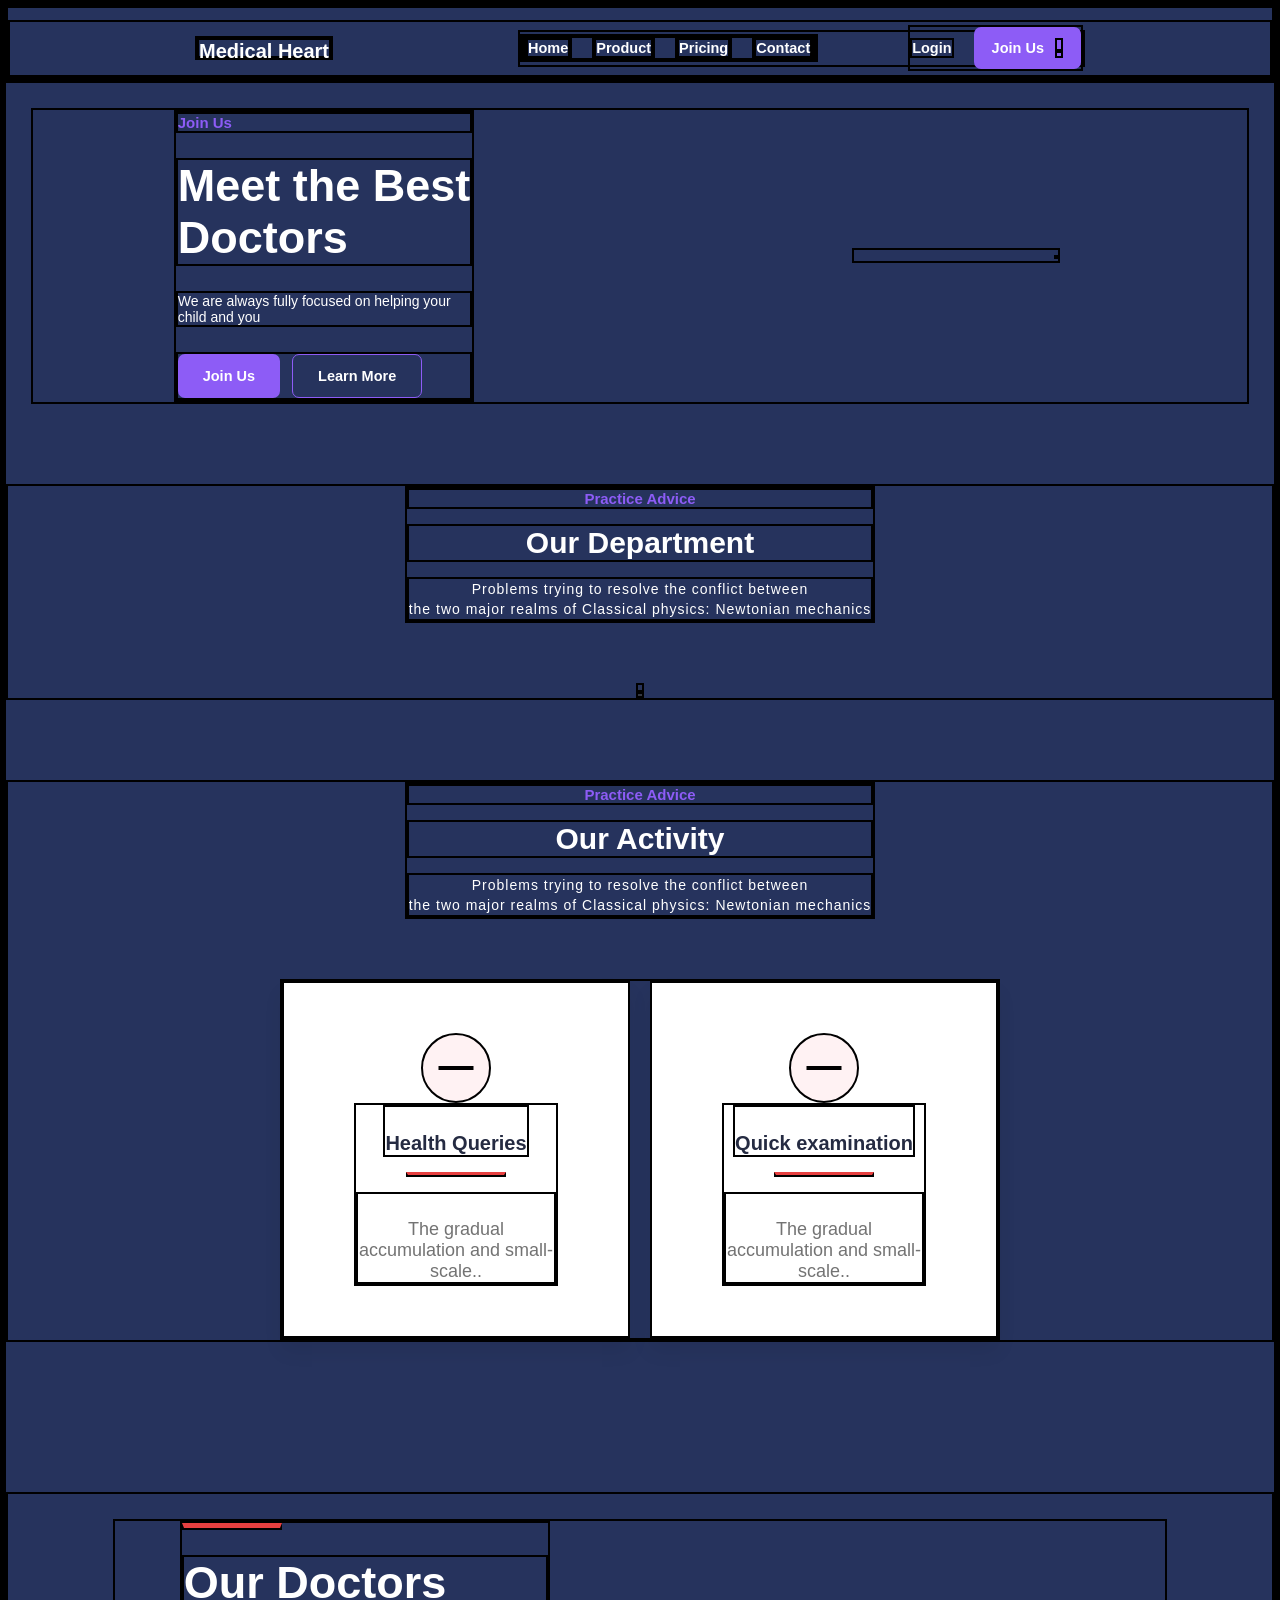
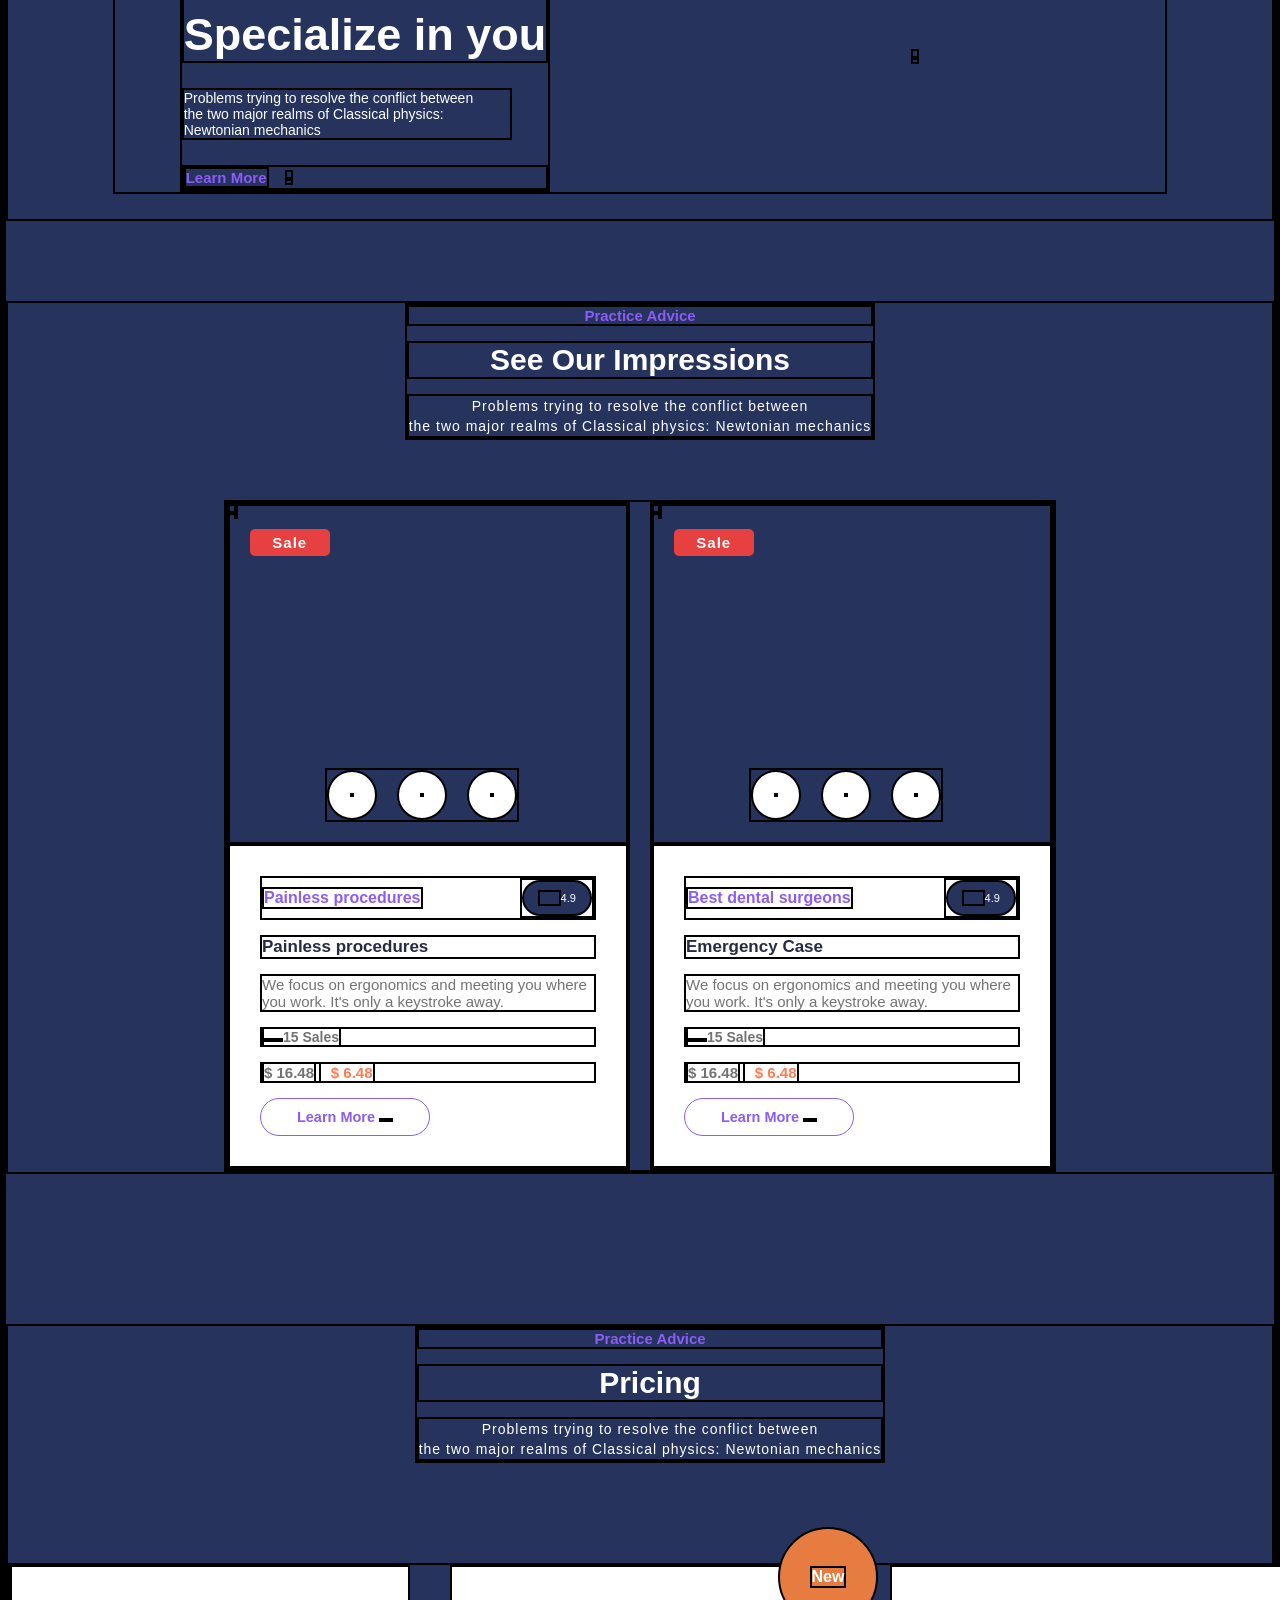
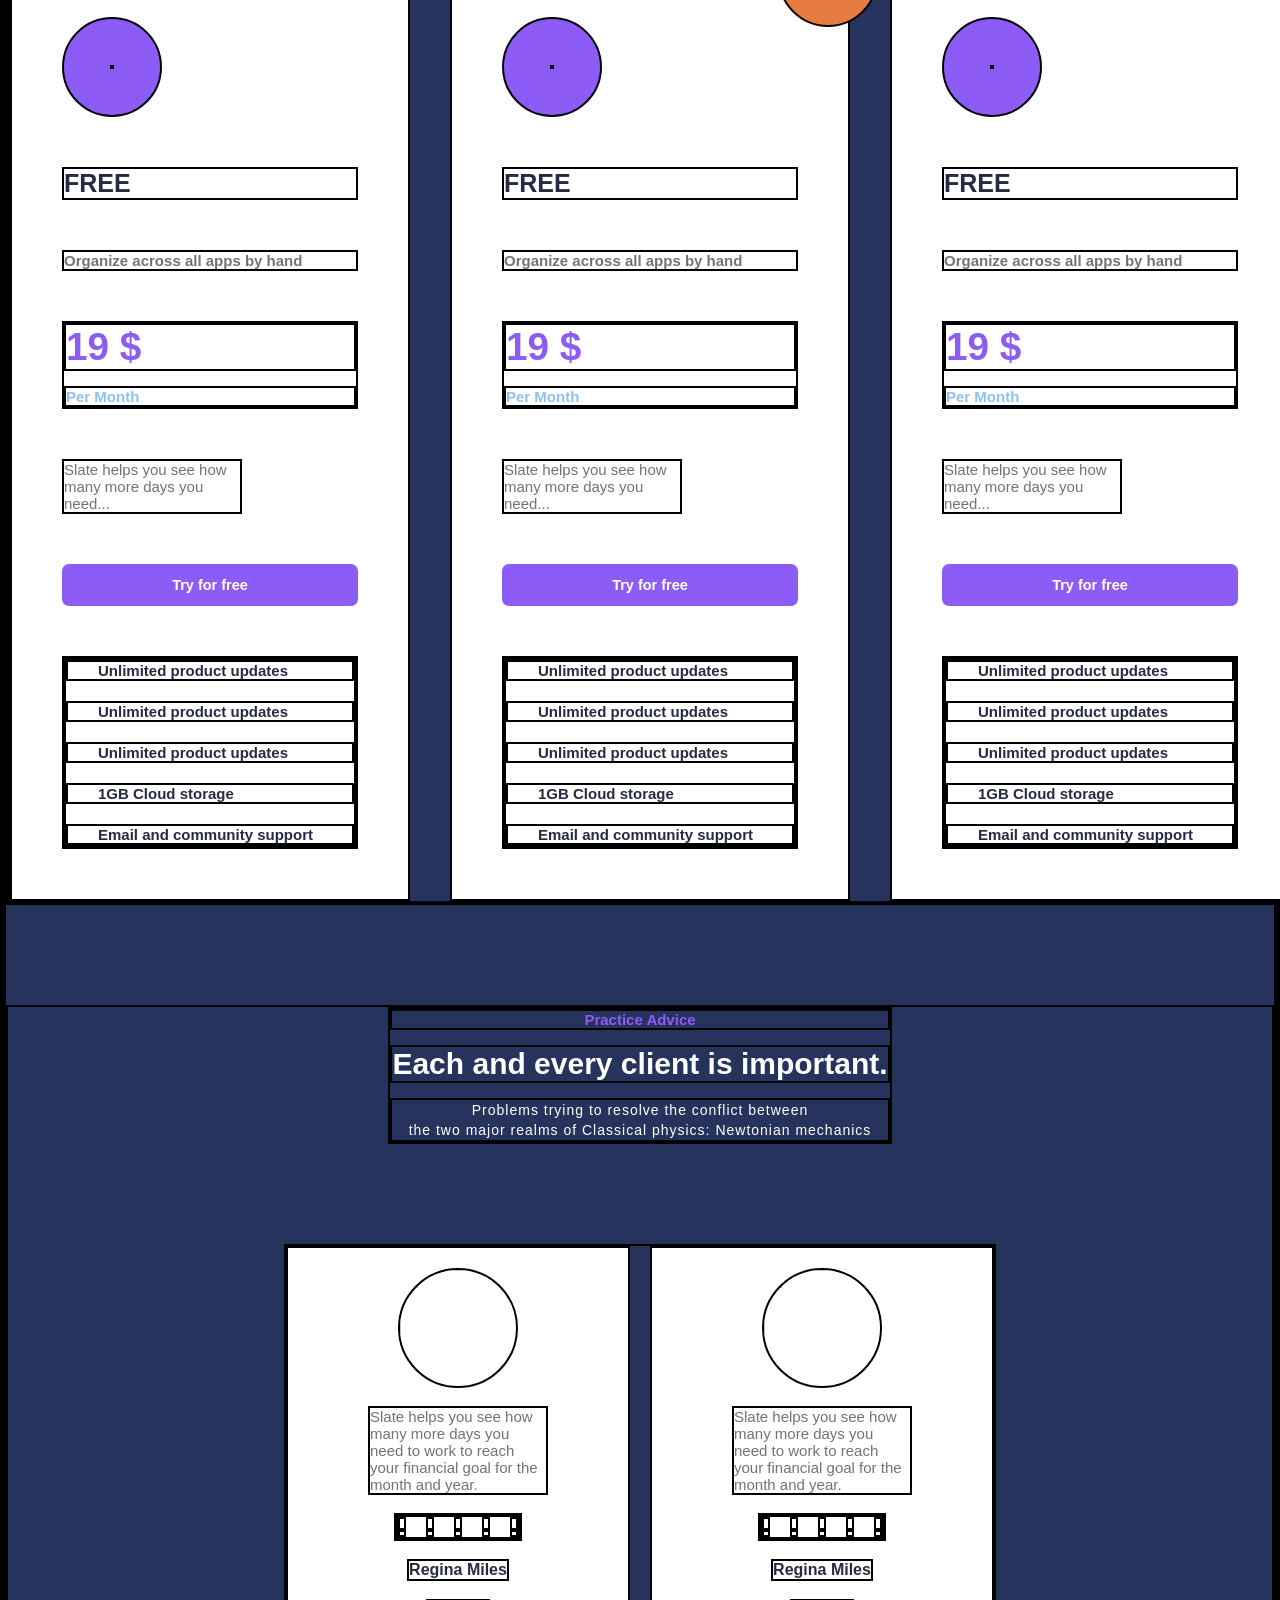
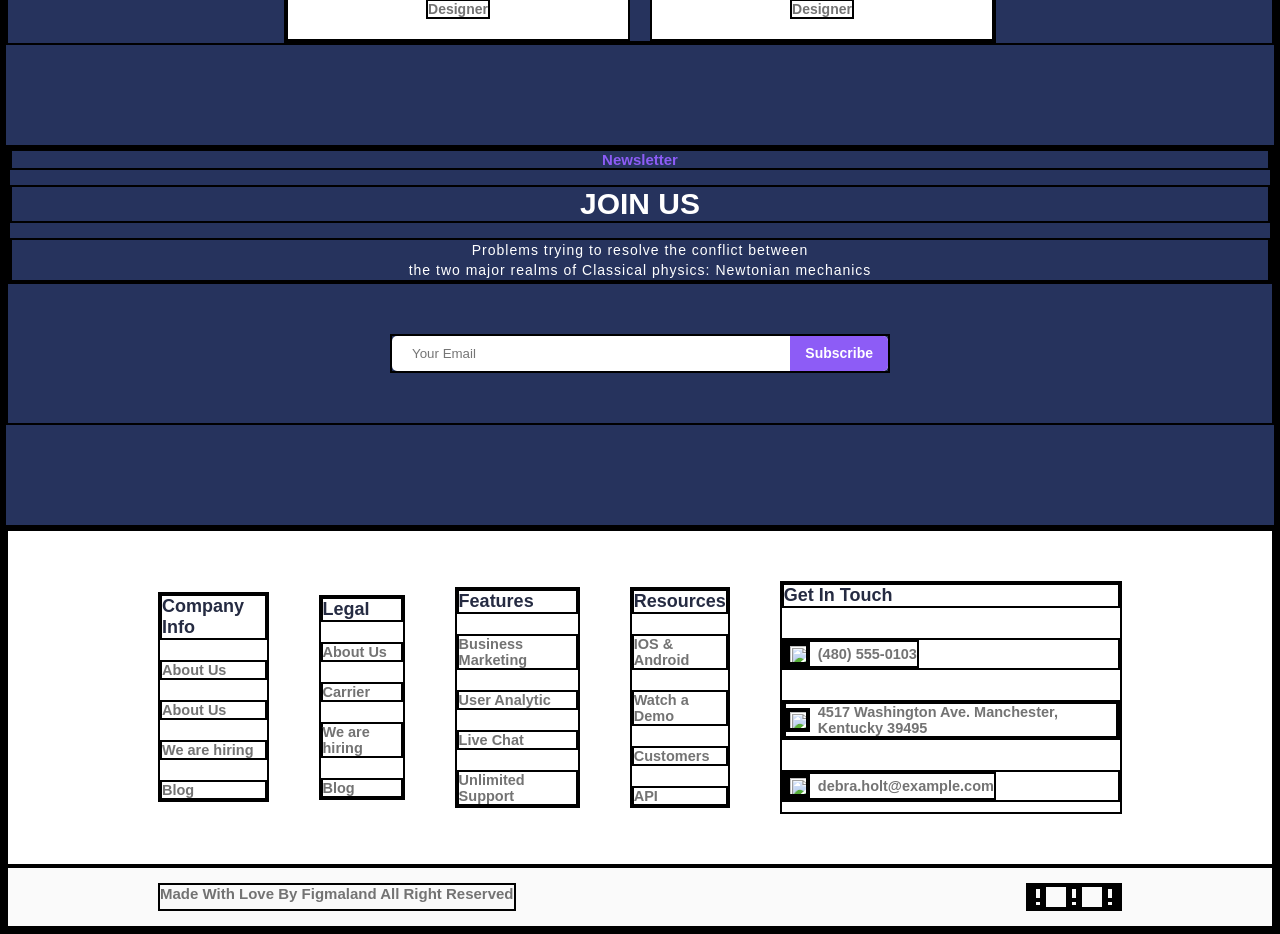
==== project/index.html @ 6863c1b8 "remove commit" ====
<!DOCTYPE html>
<html lang="en">
<head>
    <meta charset="UTF-8">
    <meta name="viewport" content="width=device-width, initial-scale=1.0">
    <title>Medical Heart</title>

    <!-- cdn link -->

    <link rel="stylesheet" href="https://cdnjs.cloudflare.com/ajax/libs/font-awesome/7.0.1/css/all.min.css" integrity="sha512-2SwdPD6INVrV/lHTZbO2nodKhrnDdJK9/kg2XD1r9uGqPo1cUbujc+IYdlYdEErWNu69gVcYgdxlmVmzTWnetw==" crossorigin="anonymous" referrerpolicy="no-referrer" />

    <!-- css file -->

    <link rel="stylesheet" href="./style.css">
</head>
<body>
    
    <!-- header section start -->
    <header>
    

            <!-- Navbar start here -->
            <nav>
                <div class="navbar">
                    <div class="navbar-logo">
                        <h3 class="navbar-item">Medical Heart</h3>
                    </div>
                    <div class="navbar-list">
                        <div class="navbar-list-items">
                            
                            <ul>
                                <li><a href="#">Home</a></li>
                                <li><a href="#">Product</a></li>
                                <li><a href="#">Pricing</a></li>
                                <li><a href="#">Contact</a></li>
                    </ul>
                </div>
                <div class="navbar-list-buttons">
                    <a href="#" class="login_button">Login</a>
                    <button class="join_button">Join Us <span class="span_image"><img src="/image/vector.svg" alt=""></span></button>
                </div>
            </div>
        </div>
    </nav>

    <!-- Navbar ends here -->
</header>
<!-- header section ends -->

<!-- main section  start-->
 <main>
    <!-- hero section -->
    <section class="hero-section">
        <div class="hero-content">
            
                <h5>Join Us</h5>
                <p>Meet the Best <br> Doctors</p>
                <p>We are always fully focused on helping your <br>
child and you </p>
            
            <div class="hero-buttons">
                <button class="join_buttons">Join Us</button>
                <a href="#" class="learn_more_button">Learn More</a>
            </div>
        </div>
        <div class="hero-image">
            <img src="/image/female_doctor.svg" class="hero_female_img" alt="">
        </div>
    </section>

    <!-- hero section ends -->

    <!-- department section start -->

    <section class="department-section">
        <div class="department-content">
            <h5>Practice Advice</h5>
            <p>Our Department</p>
            <p>Problems trying to resolve the conflict between <br> 
the two major realms of Classical physics: Newtonian mechanics </p>
        </div>
        <div class="department-image">
            <img src="/image/department_img.svg" alt="">
        </div>
    </section>

    <!-- department section end -->

    <!-- activity section start -->

      <section class="activity-section">
        <div class="activity-content">
            <h5>Practice Advice</h5>
            <p>Our Activity</p>
            <p>Problems trying to resolve the conflict between <br> 
the two major realms of Classical physics: Newtonian mechanics </p>
        </div>
        <div class="activity-cards">
            

                <div class="heart-card-details">
                    <div class="activity_logo">
                        <img src="/image/heart.svg" class="activity_heart_logo" alt="">
                    </div>
                    <div class="activity-sub-content">
                        
                        <p class="para-header">Health Queries</p>
                        <div class="activity_border"></div>
                        <p class="para-main">The gradual 
                            accumulation and 
                            small-scale..</p>
                        </div>
                        
                    </div>
                    <div class="heart-card-details">
                <div class="activity_logo">
                    <img src="/image/report.svg" class="activity_heart_logo" alt="">
                </div>
                <div class="activity-sub-content">

                    <p class="para-header">Quick examination</p>
                    <div class="activity_border"></div>
                    <p class="para-main">The gradual 
                        accumulation and 
                        small-scale..</p>
                    </div>
                    
                </div>
            
        </div>
    </section>

    <!-- activity section end -->

     <!-- our doctor section start -->
      <section class="doctor_specilize">

          <div class="doctor-section">
              <div class="hero-content">
                  
                  <div class="special_border"></div>
                  <p>Our Doctors <br>
                    Specialize in you</p>
                    <p class="doctor-para">Problems trying to resolve the conflict between 
<br> the two major realms of Classical physics: 
Newtonian mechanics  </p>

<div class="doctor-buttons">
    <a href="#" class="learn_more_doctor">Learn More </a>
    <span><img src="/image/next_arrow.svg" alt=""></span>
</div>
</div>
<div class="hero-image">
    <img src="/image/female_nurse.svg" class="doctor_female_img" alt="">
</div>
</div>
</section>

<!-- our doctor section ends -->

 <!-- service section start -->

      <section class="activity-section">
        <div class="activity-content">
            <h5>Practice Advice</h5>
            <p>See Our Impressions</p>
            <p>Problems trying to resolve the conflict between <br> 
the two major realms of Classical physics: Newtonian mechanics </p>
        </div>
        <div class="service-cards">
            <div class="ambulance_service_card">
                <div class="ambulance_image">
                    <img src="/image/ambulance_img.svg" class="amb_img" alt="">
                    <span class="service_button">
                        <button>Sale</button>
                    </span>
                     <div class="service_icons">
                       <li class="doctor_list"><i class="fa-regular fa-heart"></i></li>
                       <li class="doctor_list"><i class="fa-solid fa-cart-shopping"></i></li>
                       <li class="doctor_list"><i class="fa-solid fa-eye"></i></li>
                    </div>
                    
                        
                    
                   
                </div>
                <div class="ambulance_content">
                    <div class="ambulance_main_para">
                        <p class="painless_para">Painless procedures</p>
                        <div class="rate_content">

                            <span class="rate"><i class="fa-solid fa-star"></i>4.9</span>
                        </div>
                    </div>
                    <p class="painless_header_para">Painless procedures</p>
                    <p class="painless_main_para">We focus on ergonomics and meeting 
you where you work. It's only a 
keystroke away.</p>
                    <div class="download_sale">
                        <span><img src="/image/download.svg" alt="">15 Sales</span>
                    </div>
                    <div class="service_spans">
                        <span>$ 16.48</span>
                        <span>$ 6.48</span>
                    </div>
                    <a href="#" class="lear_more_service">Learn More <img src="/image/next_arrow.svg" alt=""></a>

                </div>
            </div>
            <div class="ambulance_service_card">
                <div class="ambulance_image">
                    <img src="/image/practical.svg" class="amb_img" alt="">
                    <span class="service_button">
                        <button>Sale</button>
                    </span>
                     <div class="service_icons">
                       <li class="doctor_list"><i class="fa-regular fa-heart"></i></li>
                       <li class="doctor_list"><i class="fa-solid fa-cart-shopping"></i></li>
                       <li class="doctor_list"><i class="fa-solid fa-eye"></i></li>
                    </div>
                    
                        
                    
                   
                </div>
                <div class="ambulance_content">
                    <div class="ambulance_main_para">
                        <p class="painless_para">Best dental surgeons</p>
                        <div class="rate_content">

                            <span class="rate"><i class="fa-solid fa-star"></i>4.9</span>
                        </div>
                    </div>
                    <p class="painless_header_para">Emergency Case</p>
                    <p class="painless_main_para">We focus on ergonomics and meeting 
you where you work. It's only a 
keystroke away.</p>
                    <div class="download_sale">
                        <span><img src="/image/download.svg" alt="">15 Sales</span>
                    </div>
                    <div class="service_spans">
                        <span>$ 16.48</span>
                        <span>$ 6.48</span>
                    </div>
                    <a href="#" class="lear_more_service">Learn More <img src="/image/next_arrow.svg" alt=""></a>

                </div>
            </div>
        </div>
    </section>

    <!-- service section end -->

    <!-- Pricing section start -->

    <section class="pricing_section">

        <div class="activity-content">
            <h5>Practice Advice</h5>
            <p>Pricing</p>
            <p>Problems trying to resolve the conflict between <br> 
the two major realms of Classical physics: Newtonian mechanics </p>
        </div>

        <div class="pricing_cards">
            <div class="pricing_first_cards">
                <div class="circle_pricing">
                    <img src="/image/white_heart.svg" alt="">
                </div>
                <h3 class="pricing_header">FREE</h3>
                <h6 class="pricing_main_header">Organize across all apps by 
hand</h6>
                <div class="pricing_span">
                    <h2 class="dollar_header">19 $</h2>
                    <h6>Per Month</h6>
                </div>
                <p class="pricing_main_para">Slate helps you see how 
many more days you need...</p>
                <button class="free_button">Try for free</button>

                <div>
                    <ul class="pricing_list">
                        <li>Unlimited product updates</li>
                        <li>Unlimited product updates</li>
                        <li>Unlimited product updates</li>
                        <li>1GB  Cloud storage</li>
                        <li>Email and community support</li>
                    </ul>
                </div>

            </div>
             <div class="pricing_first_cards">
                
                <div class="circle_pricing">
                    <img src="/image/white_heart.svg" alt="">
                </div>
                <h3 class="pricing_header">FREE</h3>
                <h6 class="pricing_main_header">Organize across all apps by 
hand</h6>
                <div class="pricing_span">
                    <h2 class="dollar_header">19 $</h2>
                    <h6>Per Month</h6>
                </div>
                <p class="pricing_main_para">Slate helps you see how 
many more days you need...</p>
                <button class="free_button">Try for free</button>

                <div>
                    <ul class="pricing_list">
                        <li>Unlimited product updates</li>
                        <li>Unlimited product updates</li>
                        <li>Unlimited product updates</li>
                        <li>1GB  Cloud storage</li>
                        <li>Email and community support</li>
                    </ul>
                </div>
                <span class="pricing_free_circle">
                    <h1>New</h1>
                </span>

            </div>
             <div class="pricing_first_cards">
                <div class="circle_pricing">
                    <img src="/image/white_heart.svg" alt="">
                </div>
                <h3 class="pricing_header">FREE</h3>
                <h6 class="pricing_main_header">Organize across all apps by 
hand</h6>
                <div class="pricing_span">
                    <h2 class="dollar_header">19 $</h2>
                    <h6>Per Month</h6>
                </div>
                <p class="pricing_main_para">Slate helps you see how 
many more days you need...</p>
                <button class="free_button">Try for free</button>

                <div>
                    <ul class="pricing_list">
                        <li>Unlimited product updates</li>
                        <li>Unlimited product updates</li>
                        <li>Unlimited product updates</li>
                        <li>1GB  Cloud storage</li>
                        <li>Email and community support</li>
                    </ul>
                </div>

            </div>
        </div>

    </section>
    
    <!-- Pricing section end -->

    <!-- client section start -->


    <section class="client_section">
        <div class="activity-content">
            <h5>Practice Advice</h5>
            <p>Each and every client is important.</p>
            <p>Problems trying to resolve the conflict between <br> 
the two major realms of Classical physics: Newtonian mechanics </p>
        </div>

        <div class="client_cards">
            <div class="client_first_card">
               
                    <img src="/image/testimonial_female.svg" class="female_client_img"   alt="">
               
                    <p class="pricing_main_para">Slate helps you see  how many more days 
you need to work to 
reach your financial 
goal for the month 
and year.</p>
                        <div>

                            <ul>
                                <li><img src="/image/yellow_vector.svg" alt=""></li>
                            <li><img src="/image/yellow_vector.svg" alt=""></li>
                            <li><img src="/image/yellow_vector.svg" alt=""></li>
                            <li><img src="/image/yellow_vector.svg" alt=""></li>
                            <li><img src="/image/yellow_black_vector.svg" alt=""></li>
                        </ul>
                    </div>
                    <p class="client_header_para">Regina Miles</p>
                    <p class="client_main_para">Designer</p>

                    </div>
             <div class="client_first_card">
               
                    <img src="/image/testimonial_male.svg" class="female_client_img"   alt="">
               
                    <p class="pricing_main_para">Slate helps you see  how many more days 
you need to work to 
reach your financial 
goal for the month 
and year.</p>
                        <div>

                            <ul>
                                <li><img src="/image/yellow_vector.svg" alt=""></li>
                            <li><img src="/image/yellow_vector.svg" alt=""></li>
                            <li><img src="/image/yellow_vector.svg" alt=""></li>
                            <li><img src="/image/yellow_vector.svg" alt=""></li>
                            <li><img src="/image/yellow_black_vector.svg" alt=""></li>
                        </ul>
                    </div>
                    <p class="client_header_para">Regina Miles</p>
                    <p class="client_main_para">Designer</p>

                    </div>
                </div>
            </section>
            

    <!-- client section end -->

    <!-- join us section start -->

    <section class="contact_section">
        <div class="activity-content">
            <h5>Newsletter</h5>
            <p>JOIN US</p>
            <p>Problems trying to resolve the conflict between <br> 
the two major realms of Classical physics: Newtonian mechanics </p>
        </div>
        <div class="contact_input">
            <input type="email" name="email" id="email" placeholder="Your Email">
            <button class="contact_button">Subscribe</button>
        </div>
    </section>

    <!-- join us section end -->

</main>
<!-- footer start -->
 <footer>
    <div class="footer_section footer_main_section">
      
            <ul>
                <li class="main_footer_list">Company Info</li>
                <li>About Us</li>
                <li>About Us</li>
                <li>We are hiring</li>
                <li>Blog</li>
            </ul>
            
            <ul>
                <li class="main_footer_list">Legal</li>
                <li>About Us</li>
                <li>Carrier</li>
                <li>We are hiring</li>
                <li>Blog</li>
            </ul>
            
            <ul>
                <li class="main_footer_list">Features</li>
                <li>Business Marketing</li>
                <li>User Analytic</li>
                <li>Live Chat</li>
                <li>Unlimited Support</li>
            </ul>
       
            <ul>
                <li class="main_footer_list">Resources</li>
                <li>IOS & Android</li>
                <li>Watch a Demo</li>
                <li>Customers</li>
                <li>API</li>
            </ul>
            
           <ul class="icon_list">
  <li class="main_footer_list">Get In Touch</li>

  <li>
    <a href="#">
      <span><img src="/image/phone.svg" alt=""></span>
      (480) 555-0103
    </a>
  </li>

  <li>
    <a href="#">
      <span><img src="/image/location.svg" alt=""></span>
      4517 Washington Ave. Manchester, Kentucky 39495
    </a>
  </li>

  <li>
    <a href="#">
      <span><img src="/image/email.svg" alt=""></span>
      debra.holt@example.com
    </a>
  </li>
</ul>

                
            </div>
        </div>

        <div class="footer_copy">
            <p class="footer_main_para">Made With Love By Figmaland All Right Reserved </p>
            <div>
                <ul>
                    <li>
                        <a href="#">
                            <span><img src="/image/facebook.svg" alt=""></span>
                        </a>
                    </li>
                    <li>
                        <a href="#">
                            <span><img src="/image/instagram.svg" alt=""></span>
                        </a>
                    </li>
                    <li>
                        <a href="#">
                            <span><img src="/image/twitter.svg" alt=""></span>
                        </a>
                    </li>
                </ul>
            </div>
        </div>

 </footer>

</body>
</html>
---- project/style.css ----
@font-face {
    font-family: "monostret";
    src: url("./Montserrat/Montserrat-VariableFont_wght.ttf");
}

* {
    padding: 0;
    margin: 0;
    box-sizing: border-box;
    font-family: "monostret", sans-serif;
    color: var(--light-text-color);
    border: .2rem solid black;

}

:root {
    --dark-background-color: #26335D;
    --light-text-color: #FFFFFF;
    --primary-color: #8D5CF6;
    --faded-secondary-color-2: #FFF2F3;
    --text-color: #252B42;
    --danger-color:#E74040;
    --second-text-color:#737373;
    --yellow-text-color:#FFCE31;
    --dark-bg-color:#26335D;
    --secondary-color-1:#FF7B52;
    --disabled-element-color:#8EC2F2;
    --alert-color:#E77C40;
    --main-footer-color:#FAFAFA;
}

html {
    font-size: 62.5%;
}

body {
    background-color: var(--dark-background-color);
}

/* Basic style */
h3 {
    font-weight: 700;
    font-size: 2rem;

}

h5 {
    color: var(--primary-color);
    font-size: 1.5rem;
}

ul {
    list-style-type: none;
    display: flex;
    gap: 2rem;
}

li {
    font-size: 1.45rem;
    font-weight: 700;
}

a {

    text-decoration: none;
    font-size: 1.45rem;
    font-weight: 700;
}

button {

    font-size: 1.45rem;
    font-weight: 700;
}

/* Navbar section start */

.navbar {
    width: 100%;
    height: 5.69rem;
    display: flex;
    align-items: center;
    justify-content: space-evenly;
    margin-top: 1.2rem;
}

.navbar-item {
    width: 100%;
    height: 2rem;
}

.navbar-list {
    width: 45%;
    height: 3.63rem;
    display: flex;
    justify-content: space-between;
    align-items: center;
}

.navbar-list-buttons {
    display: flex;
    align-items: center;
    gap: 2rem;
}

.join_button {
    background-color: var(--primary-color);
    padding: 1.3rem 1.8rem;
    border-radius: .7rem;
    border: none;
}

.span_image {
    margin-left: .7rem;
}

/* navbar end */


/* Hero section start */

.hero-section {
    display: grid;
    grid-template-columns: repeat(2, 1fr);
    place-items: center;
    margin: 2.5rem;
    gap: 5rem;
}

.hero-content {
    display: flex;
    flex-direction: column;
    gap: 2.5rem;
}

.hero-content p:nth-of-type(1) {
    font-size: 4.5rem;
    font-weight: 700;
}

.hero-content p:nth-of-type(2) {
    font-size: 1.4rem;
    font-weight: 500;
   
}

.hero_female_img {
    width: 45rem;
    margin-left: 20rem;

}

.hero-buttons {
    display: flex;
    gap: 1.2rem;
}

.join_buttons {
    background-color: var(--primary-color);
    padding: 1.3rem 2.5rem;
    border-radius: .7rem;
    border: none;
}

.learn_more_button {
    border: 1px solid var(--primary-color);
    padding: 1.3rem 2.5rem;
    border-radius: .7rem;
    outline: none;
}

/* Hero section end */

/* Department section start */

.department-section {
    display: grid;
    grid-template-rows: auto auto;
    place-items: center;

    gap: 6rem;
    margin-top: 8rem;
    margin-bottom: 8rem;

}

.department-content {
    text-align: center;
    display: flex;
    flex-direction: column;
    gap: 1.5rem;
}

.department-content p:nth-of-type(1) {
    font-size: 3rem;
    font-weight: 700;
}

.department-content p:nth-of-type(2) {
   font-size: 1.4rem;
    font-weight: 500;
   
    letter-spacing: .1rem;
    line-height: 2rem;
}

.department-image {
    background: linear-gradient(180deg, rgba(0, 0, 0, 0) 14.58%, rgba(56, 56, 56, 0.84) 100%);

}


/* Department section ends */

/* activity section start */

.activity-section {
    display: grid;
    grid-template-rows: auto auto;
    place-items: center;

    gap: 6rem;
    margin-top: 8rem;
    margin-bottom: 15rem;

}

.activity-content {
    text-align: center;
    display: flex;
    flex-direction: column;
    gap: 1.5rem;
}

.activity-content p:nth-of-type(1) {
    font-size: 3rem;
    font-weight: 700;
   
}

.activity-content p:nth-of-type(2) {
    font-size: 1.4rem;
    font-weight: 500;
   
    letter-spacing: .1rem;
    line-height: 2rem;
}

.activity-cards {
   
   
    display: grid;
    grid-template-columns: repeat(2, 1fr);
    gap: 2rem;

}

.activity_logo {
    background-color: var(--faded-secondary-color-2);
    width: 7rem;
    height: 7rem;
    border-radius: 50%;
    text-align: center;
    position: relative;
}

.activity_heart_logo {
    position: absolute;
    top: 50%;
    bottom: 50%;
    transform: translate(-50%, -50%);
    width: 3.5rem;
}

.heart-card-details {
    display: grid;
    place-items: center;
     background-color: var(--light-text-color);
    padding: 5rem 7rem;
     box-shadow: 0px 13px 19px 0px #00000012;
}
.activity_border{
   
    width: 10rem;
    
    border-top: .3rem solid var(--danger-color);
    

}
.activity-sub-content{
display: flex;
flex-direction: column;
gap: 1.5rem;
justify-content: center;
align-items: center;

}
.activity-sub-content p{
    
   padding-top: 2.5rem;
}
.para-header{
    font-size: 2rem;
    font-weight: 600;
    color: var(--text-color);
   
}
.para-main{
    width: 20rem;
    font-size: 1.8rem;
    color:var(--second-text-color) ;
    text-align: center;
    
    
}

/* activity section end */

/*  our doctor section start */
.doctor_specilize{
    width: 100%;
   display: flex;
   justify-content: center;
}
.doctor-section{

    display: grid;
    grid-template-columns: repeat(2, 500px);
    place-items: center;
    margin: 2.5rem;
    gap: 5rem;
  
}
.special_border{
    width: 10rem;
    
        border-top: .5rem solid var(--danger-color);
}
.doctor-buttons{
    display: flex;
    align-items:center ;
    gap: 1.6rem;
}
.learn_more_doctor{
    color: var(--primary-color);
    font-size: 1.5rem;
}.doctor-para{
    width: 33rem;
}
.doctor_female_img{
    width: 45rem;
}


/*  our doctor section end */


/* service section start */
.service-cards{
    display: grid;
    grid-template-columns: repeat(2,1fr);
    gap: 2rem;
}
.ambulance_service_card{
    display: flex;
    justify-content: center;
    flex-direction: column;
    align-items: center;
    
}

.doctor_list{
    list-style-type: none;
    background-color: var(--light-text-color);
    width: 5rem;
    height: 5rem;
    border-radius: 50%;
    display: flex;
    justify-content: center;
        align-items: center;
}

.doctor_list i{
    color: var(--text-color);
    font-size: 2.5rem;

}
.service_icons{
   display: flex;
   gap: 2rem;
   justify-content: center;
   align-items: center;
   position: absolute;
    top: 78%;
    
    left: 24%;

   
   
}
.ambulance_image{
    position: relative;
    z-index: 0;
    width: 40rem;
    height: 34rem;
}
.amb_img{
    width: 100%;
   
}
.service_button button{
    width: 8rem;
    padding: .5rem;
    border-radius: .5rem;
    background-color: var(--danger-color);
    font-size: 1.5rem;
    letter-spacing: .10rem;
    position: absolute;
    top:7%;
    left: 5%;
    border: none;
    
}

.ambulance_content {
    
    background-color: var(--light-text-color);
    color: var(--text-color);
    width: 40rem;
    padding: 3rem;
    display: flex;
    flex-direction: column;
    gap: 1.5rem;
}
.ambulance_main_para{
    display: flex;
    justify-content: space-between;
    align-items: center;

}
.painless_para{
    color: var(--primary-color);
    font-size: 1.6rem;
    font-weight: 700;
}
.rate{
    background-color: var(--dark-bg-color);
    width: 7rem;
    border-radius: 5rem;
    color: var(--light-text-color);
    padding: 1rem;
    text-align: center;
    font-size: 1.1rem;
   
}
.rate i{
    color: var(--yellow-text-color);
    padding-right: 1.85rem;
    
}
.rate_content{
    display: flex;
    gap: 1rem;
}
.painless_header_para{
    color: var(--text-color);
    font-size: 1.7rem;
    font-weight: 700;
}
.painless_main_para{
    font-size: 1.5rem;
    color:var(--second-text-color);
    font-weight: 500;

}
.download_sale span{
    color: var(--second-text-color);
    font-size: 1.4rem;
    font-weight: 600;
   
}
.download_sale span img{
    padding-right: 1.5rem;
}
.service_spans span:first-child{
    color: var(--second-text-color);
    font-size: 1.5rem;
    font-weight: 700;
}
.service_spans span:last-child {
    color: var(--secondary-color-1);
    font-size: 1.5rem;
    font-weight: 700;
    padding-left: 1rem;
}
.lear_more_service{
        border: 1px solid var(--primary-color);
            padding: 1rem 2rem;
            border-radius: .7rem;
            outline: none;
            color: var(--primary-color);
            width: 17rem;
            border-radius: 5rem;
            text-align: center;
}
.lear_more_service img{
    padding-left: 1rem;
   
}

/* service section end */

/* pricing section start */

.pricing_section{
    margin-top: 10rem;
    margin-bottom: 10rem;
    display: grid;
    place-items: center;
    
}
.pricing_cards{
        display: grid;
        grid-template-columns: repeat(3,40rem);
        gap: 4rem;
       
        margin-top: 10rem;
        
}
.pricing_first_cards{
    background-color: var(--light-text-color);
        padding: 5rem;
        display: flex;
        justify-content: start;
        flex-direction: column;
        gap: 5rem;
        position: relative;


}
.circle_pricing{
    width: 10rem;
    height: 10rem;
    background-color: var(--primary-color);
    border-radius: 50%;
    position: relative;
}
.circle_pricing img{
    position: absolute;
    top: 50%;
    left: 50%;
    transform: translate(-50%,-50%);
}
.pricing_list{
    display: flex;
    flex-direction: column;
  
}
.pricing_header{
    font-size: 2.5rem;
    color: var(--text-color);
    font-weight: 700;
}
.pricing_header_para{
    color: var(--second-text-color);
}
.pricing_main_header{
    font-size: 1.5rem;
        color: var(--second-text-color);
        font-weight: 700;
}
.pricing_span{
    display: flex;
    flex-direction: column;
    gap: 1.5rem;
}
.dollar_header{
    color: var(--primary-color);
    font-size: 3.87rem;
    font-weight: 700;

}
.pricing_span h6{
    color: var(--disabled-element-color);
    font-size: 1.5rem;
}
.pricing_main_para{
    font-size: 1.5rem;
    width: 18rem;
    color: var(--second-text-color);
    font-weight: 500;
}
.free_button{
        background-color: var(--primary-color);
            padding: 1.3rem 2.5rem;
            border-radius: .7rem;
            border: none;
}
.pricing_list li {
    font-size: 1.5rem;
    color: var(--text-color);

    position: relative;
    padding-left: 3rem;
 
}

.pricing_list li::before {
    content: "";
    background-image: url('/image/green_circle.svg');
    background-repeat: no-repeat;
    background-size: contain;
    width: 2rem;
    height: 2rem;
    position: absolute;
    left: 0;
    top: 50%;
    transform: translateY(-50%);
}
.pricing_free_circle{
    width: 10rem;
        height: 10rem;
        background-color: var(--alert-color);
        border-radius: 50%;
        position: absolute;
        top: -4rem;
        right: -3rem;
        display: flex;
        justify-content: center;
        align-items: center;
}

.pricing_free_circle h1{
    font-size: 1.6rem;
        color: #fff;
        margin: 0;
}
/* pricing section end */

/* client section start  */
.client_section
{
        margin-top: 10rem;
            margin-bottom: 10rem;
            display: grid;
            place-items: center;
}
.client_first_card{
    background-color: var(--light-text-color);
    display: flex;
    flex-direction: column;
    justify-content: center;
    align-items: center;
    padding: 2rem 8rem;
    gap: 1.8rem;

}
.client_cards{
    margin-top: 10rem;
    display: grid;
    grid-template-columns: repeat(2,1fr);
    gap: 2rem;
}

.female_client_img{
    width: 12rem;
    height: 12rem;
    border-radius: 50%;
}
.client_header_para
{
    font-size: 1.6rem;
        color: var(--text-color);
        font-weight: 700;
}
.client_main_para{
    font-size: 1.4rem;
        color: var(--second-text-color);
        font-weight: 600;
}

/*  client section end */

/* contact section start */
.contact_section{
    margin-bottom: 10rem;
}
.contact_button{
    position: absolute;
  right: 0;
  top: 0;
  height: 100%;
  border: none;
  background-color: var(--primary-color);
  color: var(--light-text-color);
  padding: 0 1.5rem;
  border-radius: 0 .5rem .5rem 0;
  cursor: pointer;
  font-size: 1.4rem;
  font-weight: 600;
}
.contact_input{
position: relative;
    width: 50rem;
    
    /* adjust width */
    margin: 5rem auto;

}
.contact_input input{
    width: 100%;
        padding: 1rem 8rem 1rem 1rem;
        border-radius: .5rem;
        border: none;
        outline: none;
}
.contact_input input::placeholder{
    padding-left: 1rem;
}
/* contact section end */

/* footer section start */
.footer_main_section{
   padding: 0rem 15rem;
   background-color: var(--light-text-color);
  
}
.footer_section{
   display: flex;
    gap: 5rem;
    justify-content: space-around;
    align-items: center;
    
}
.footer_section ul{
    display: flex;
    flex-direction: column;
    margin-top: 5rem;
    margin-bottom: 5rem;
    
    
}
.footer_section ul li{
    color: var(--second-text-color);
}
.main_footer_list{
    font-size: 1.8rem;
    color: var(--text-color) !important;
    
}
.icon_list {
    list-style: none;
    padding: 0;
    margin: 0;
}

.icon_list li {
    display: flex;
    align-items: center;
    margin-bottom: 10px;
}

.icon_list li span {
    display: inline-flex;
    margin-right: 8px;
}

.icon_list li img {
    width: 20px;
    height: 20px;
}

.icon_list li a {
    text-decoration: none;
    color: inherit;
    display: flex;
    align-items: center;
}
.footer_copy{
    display: flex;
    background-color: var(--main-footer-color);
    justify-content: space-between;
    padding: 1.5rem 15rem;
}
.footer_main_para{
        font-size: 1.5rem;
            color: var(--second-text-color);
            font-weight: 500;
            font-weight: 700;
}

/* footer section end */
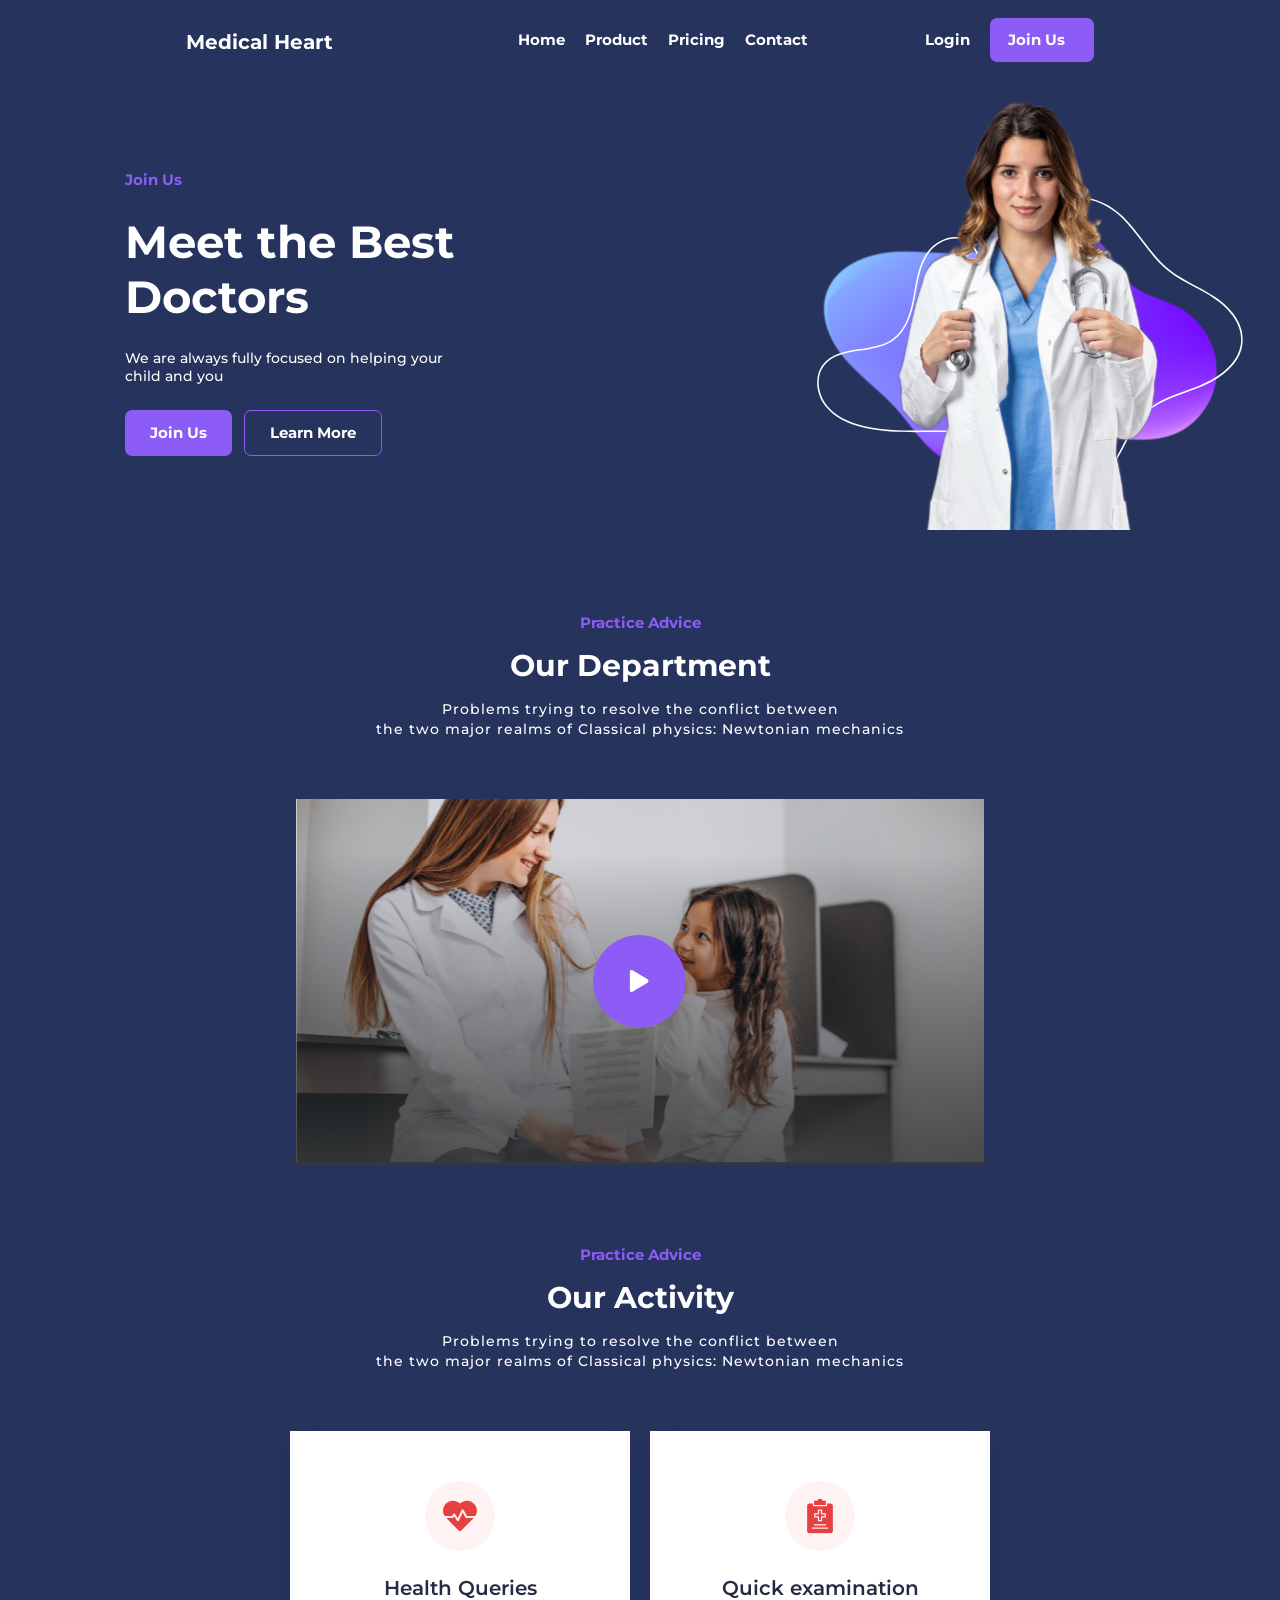
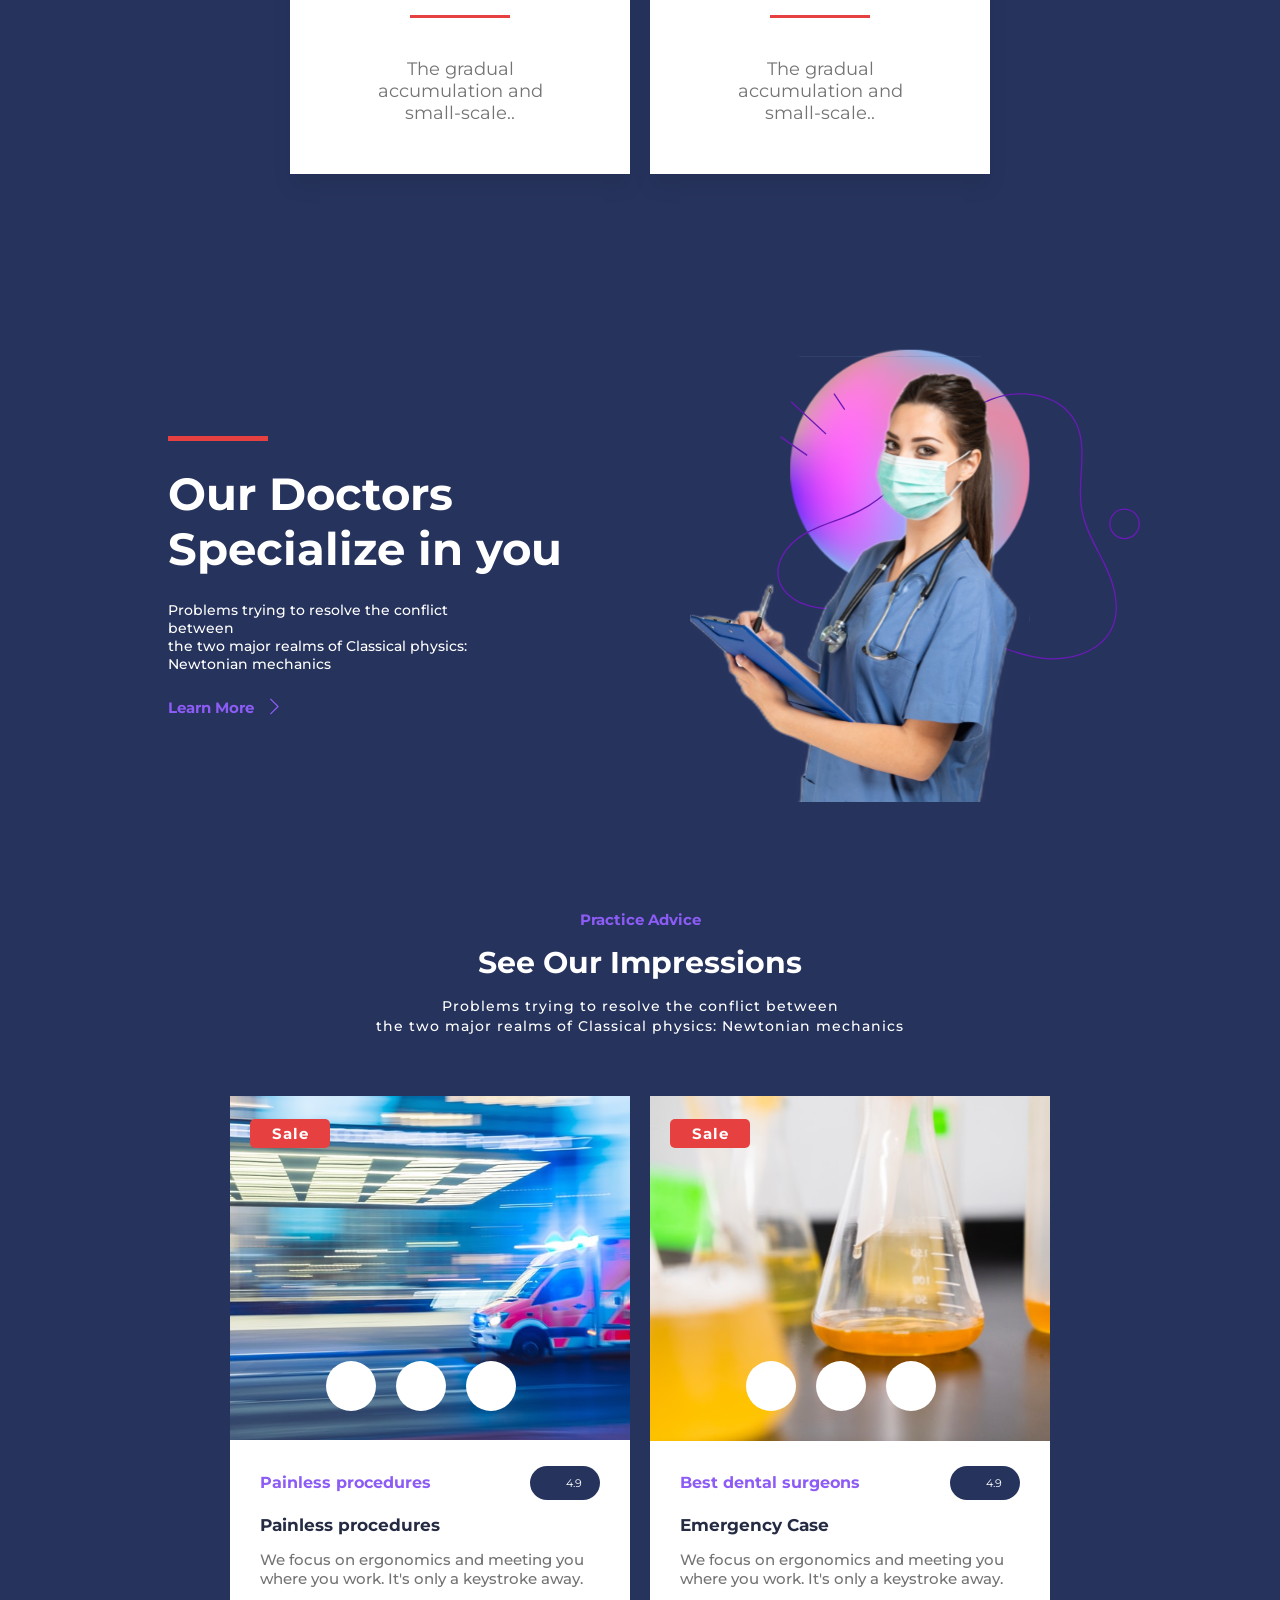
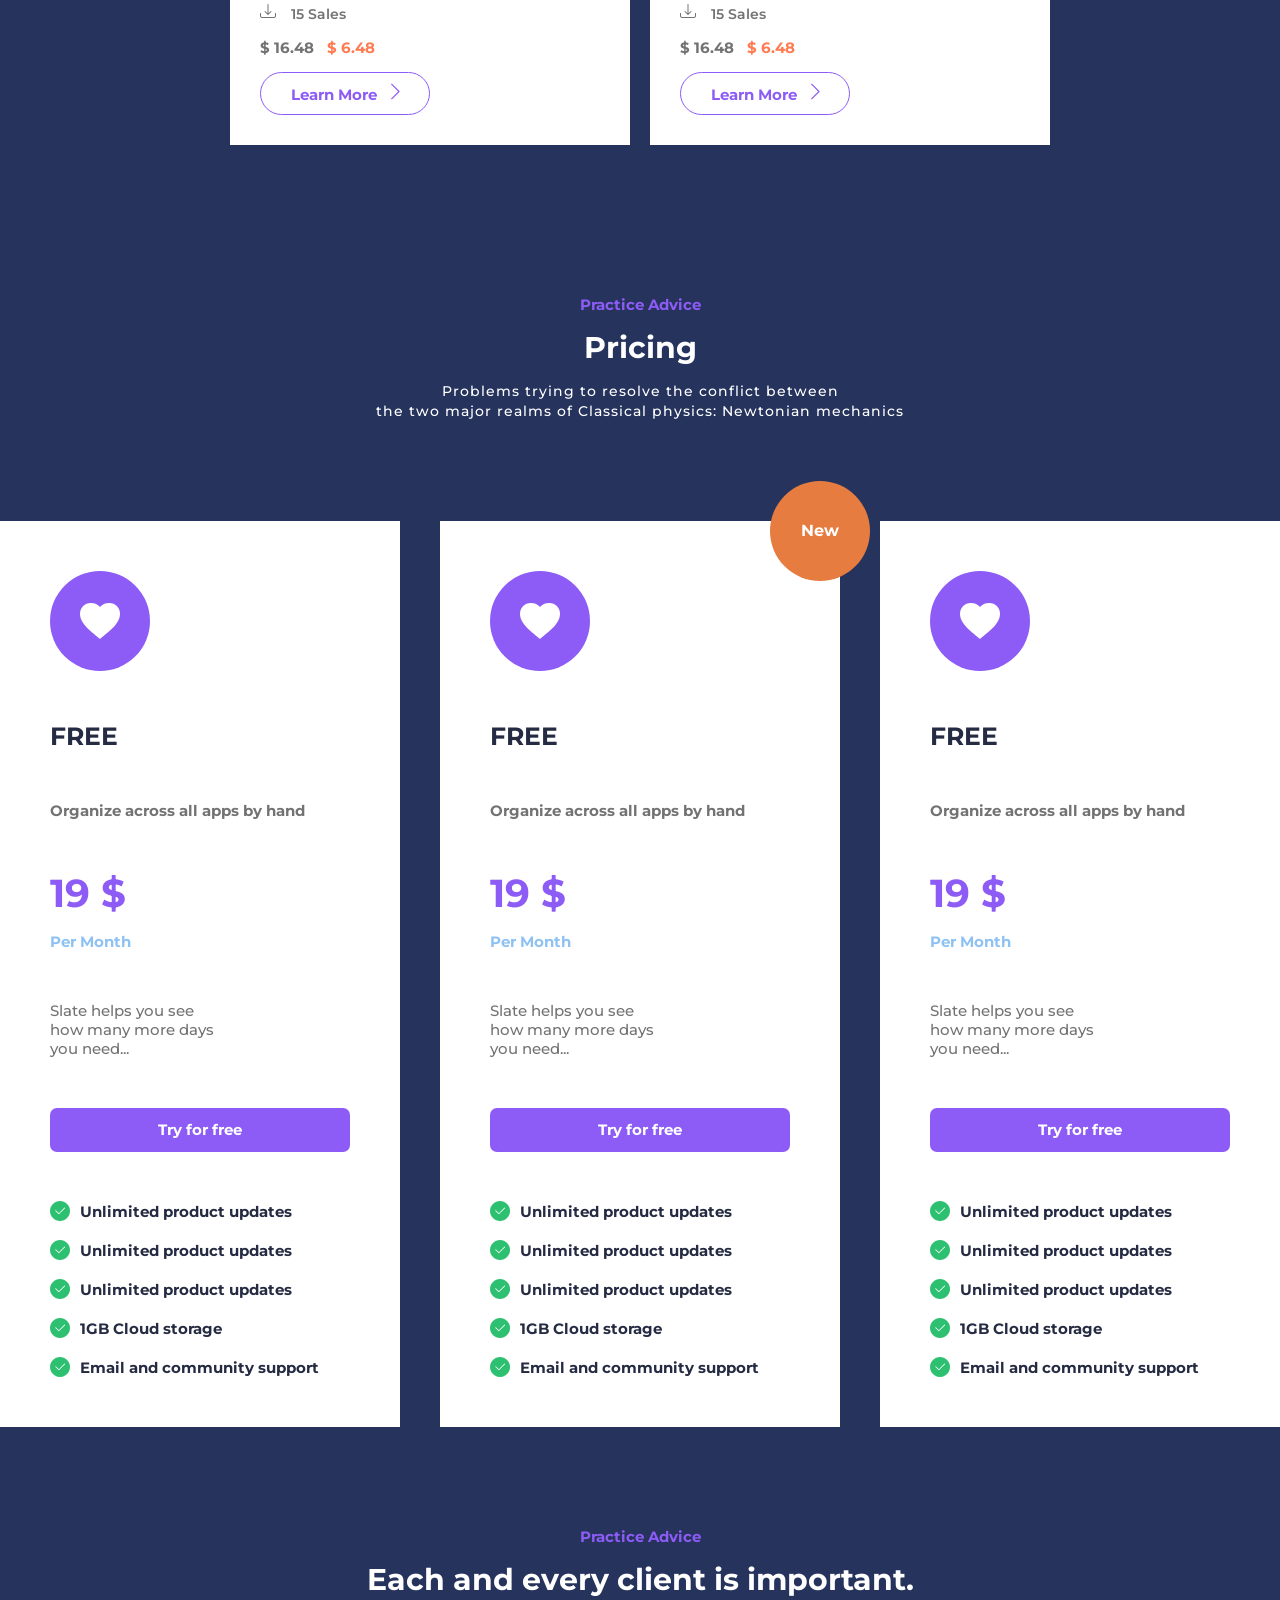
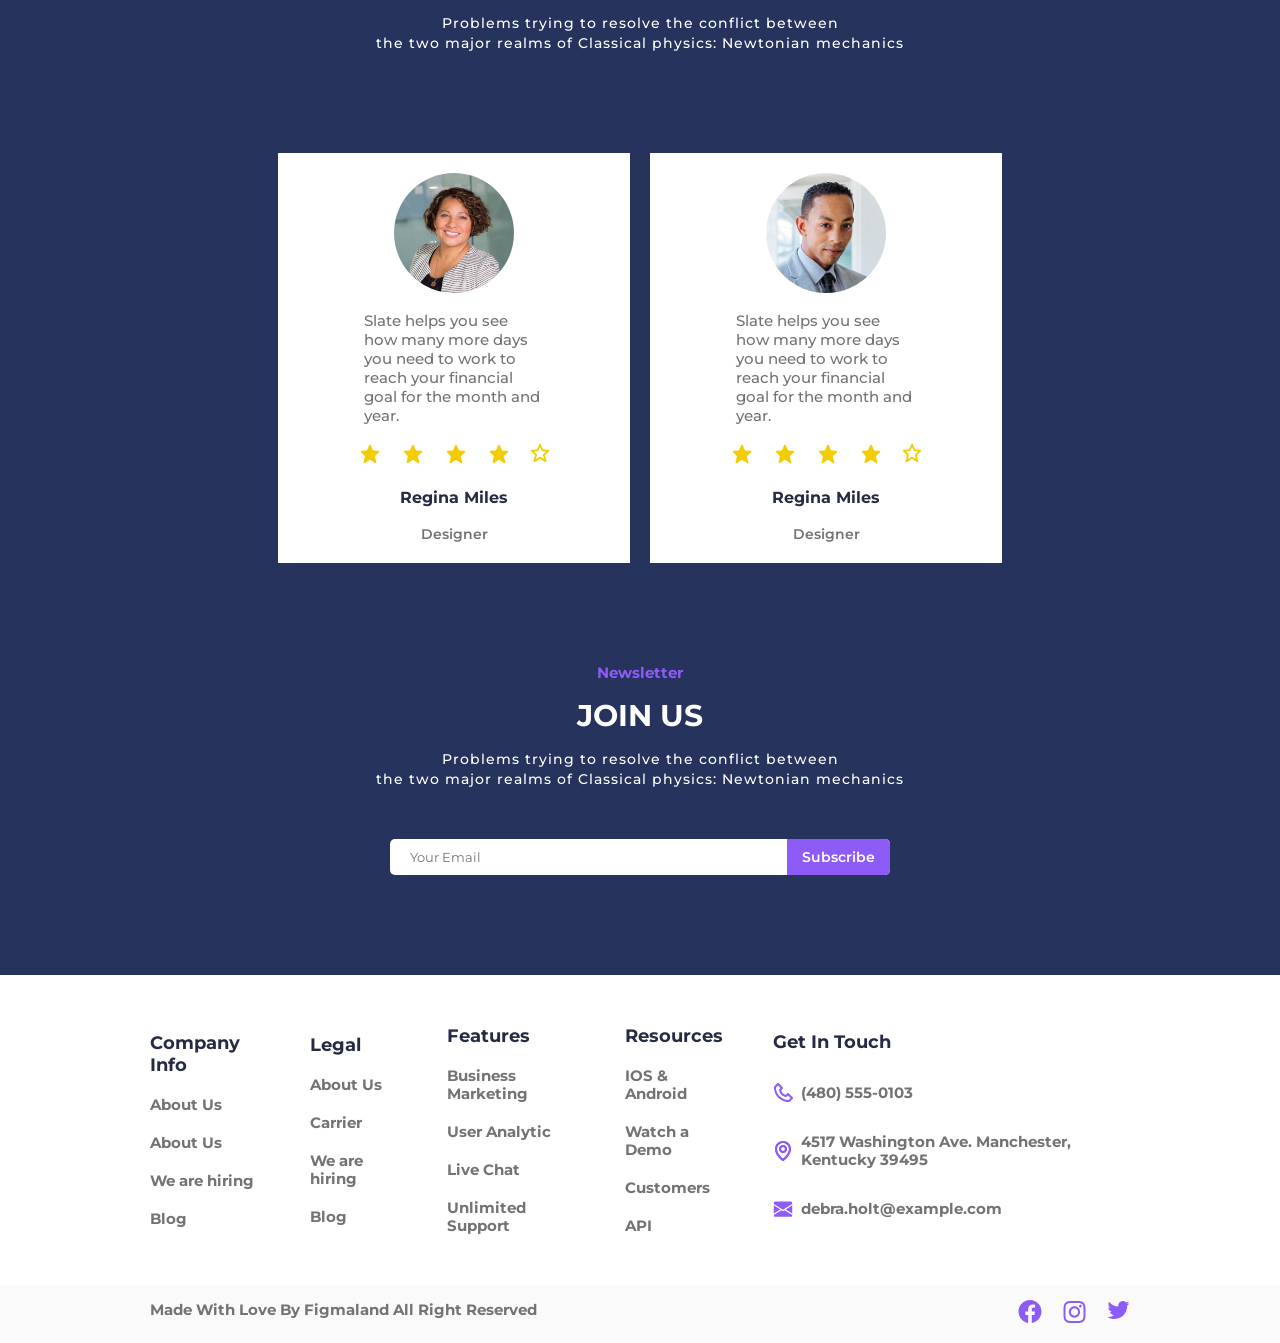
==== commit f1365dde: "add font family" ====
--- a/project/index.html
+++ b/project/index.html
@@ -64,7 +64,7 @@
             </div>
         </div>
         <div class="hero-image">
-            <img src="/image/female_doctor.svg" class="hero_female_img" alt="">
+            <img src="./image/female_doctor.svg" class="hero_female_img" alt="">
         </div>
     </section>
 
@@ -80,7 +80,7 @@
 the two major realms of Classical physics: Newtonian mechanics </p>
         </div>
         <div class="department-image">
-            <img src="/image/department_img.svg" alt="">
+            <img src="./image/department_img.svg" alt="">
         </div>
     </section>
 
@@ -100,7 +100,7 @@
 
                 <div class="heart-card-details">
                     <div class="activity_logo">
-                        <img src="/image/heart.svg" class="activity_heart_logo" alt="">
+                        <img src="./image/heart.svg" class="activity_heart_logo" alt="">
                     </div>
                     <div class="activity-sub-content">
                         
@@ -114,7 +114,7 @@
                     </div>
                     <div class="heart-card-details">
                 <div class="activity_logo">
-                    <img src="/image/report.svg" class="activity_heart_logo" alt="">
+                    <img src="./image/report.svg" class="activity_heart_logo" alt="">
                 </div>
                 <div class="activity-sub-content">
 
@@ -147,11 +147,11 @@
 
 <div class="doctor-buttons">
     <a href="#" class="learn_more_doctor">Learn More </a>
-    <span><img src="/image/next_arrow.svg" alt=""></span>
+    <span><img src="./image/next_arrow.svg" alt=""></span>
 </div>
 </div>
 <div class="hero-image">
-    <img src="/image/female_nurse.svg" class="doctor_female_img" alt="">
+    <img src="./image/female_nurse.svg" class="doctor_female_img" alt="">
 </div>
 </div>
 </section>
@@ -170,7 +170,7 @@
         <div class="service-cards">
             <div class="ambulance_service_card">
                 <div class="ambulance_image">
-                    <img src="/image/ambulance_img.svg" class="amb_img" alt="">
+                    <img src="./image/ambulance_img.svg" class="amb_img" alt="">
                     <span class="service_button">
                         <button>Sale</button>
                     </span>
@@ -197,19 +197,19 @@
 you where you work. It's only a 
 keystroke away.</p>
                     <div class="download_sale">
-                        <span><img src="/image/download.svg" alt="">15 Sales</span>
+                        <span><img src="./image/download.svg" alt="">15 Sales</span>
                     </div>
                     <div class="service_spans">
                         <span>$ 16.48</span>
                         <span>$ 6.48</span>
                     </div>
-                    <a href="#" class="lear_more_service">Learn More <img src="/image/next_arrow.svg" alt=""></a>
+                    <a href="#" class="lear_more_service">Learn More <img src="./image/next_arrow.svg" alt=""></a>
 
                 </div>
             </div>
             <div class="ambulance_service_card">
                 <div class="ambulance_image">
-                    <img src="/image/practical.svg" class="amb_img" alt="">
+                    <img src="./image/practical.svg" class="amb_img" alt="">
                     <span class="service_button">
                         <button>Sale</button>
                     </span>
@@ -236,13 +236,13 @@
 you where you work. It's only a 
 keystroke away.</p>
                     <div class="download_sale">
-                        <span><img src="/image/download.svg" alt="">15 Sales</span>
+                        <span><img src="./image/download.svg" alt="">15 Sales</span>
                     </div>
                     <div class="service_spans">
                         <span>$ 16.48</span>
                         <span>$ 6.48</span>
                     </div>
-                    <a href="#" class="lear_more_service">Learn More <img src="/image/next_arrow.svg" alt=""></a>
+                    <a href="#" class="lear_more_service">Learn More <img src="./image/next_arrow.svg" alt=""></a>
 
                 </div>
             </div>
@@ -265,7 +265,7 @@
         <div class="pricing_cards">
             <div class="pricing_first_cards">
                 <div class="circle_pricing">
-                    <img src="/image/white_heart.svg" alt="">
+                    <img src="./image/white_heart.svg" alt="">
                 </div>
                 <h3 class="pricing_header">FREE</h3>
                 <h6 class="pricing_main_header">Organize across all apps by 
@@ -292,7 +292,7 @@
              <div class="pricing_first_cards">
                 
                 <div class="circle_pricing">
-                    <img src="/image/white_heart.svg" alt="">
+                    <img src="./image/white_heart.svg" alt="">
                 </div>
                 <h3 class="pricing_header">FREE</h3>
                 <h6 class="pricing_main_header">Organize across all apps by 
@@ -321,7 +321,7 @@
             </div>
              <div class="pricing_first_cards">
                 <div class="circle_pricing">
-                    <img src="/image/white_heart.svg" alt="">
+                    <img src="./image/white_heart.svg" alt="">
                 </div>
                 <h3 class="pricing_header">FREE</h3>
                 <h6 class="pricing_main_header">Organize across all apps by 
@@ -365,7 +365,7 @@
         <div class="client_cards">
             <div class="client_first_card">
                
-                    <img src="/image/testimonial_female.svg" class="female_client_img"   alt="">
+                    <img src="./image/testimonial_female.svg" class="female_client_img"   alt="">
                
                     <p class="pricing_main_para">Slate helps you see  how many more days 
 you need to work to 
@@ -375,11 +375,11 @@
                         <div>
 
                             <ul>
-                                <li><img src="/image/yellow_vector.svg" alt=""></li>
-                            <li><img src="/image/yellow_vector.svg" alt=""></li>
-                            <li><img src="/image/yellow_vector.svg" alt=""></li>
-                            <li><img src="/image/yellow_vector.svg" alt=""></li>
-                            <li><img src="/image/yellow_black_vector.svg" alt=""></li>
+                                <li><img src="./image/yellow_vector.svg" alt=""></li>
+                            <li><img src="./image/yellow_vector.svg" alt=""></li>
+                            <li><img src="./image/yellow_vector.svg" alt=""></li>
+                            <li><img src="./image/yellow_vector.svg" alt=""></li>
+                            <li><img src="./image/yellow_black_vector.svg" alt=""></li>
                         </ul>
                     </div>
                     <p class="client_header_para">Regina Miles</p>
@@ -388,7 +388,7 @@
                     </div>
              <div class="client_first_card">
                
-                    <img src="/image/testimonial_male.svg" class="female_client_img"   alt="">
+                    <img src="./image/testimonial_male.svg" class="female_client_img"   alt="">
                
                     <p class="pricing_main_para">Slate helps you see  how many more days 
 you need to work to 
@@ -398,11 +398,11 @@
                         <div>
 
                             <ul>
-                                <li><img src="/image/yellow_vector.svg" alt=""></li>
-                            <li><img src="/image/yellow_vector.svg" alt=""></li>
-                            <li><img src="/image/yellow_vector.svg" alt=""></li>
-                            <li><img src="/image/yellow_vector.svg" alt=""></li>
-                            <li><img src="/image/yellow_black_vector.svg" alt=""></li>
+                                <li><img src="./image/yellow_vector.svg" alt=""></li>
+                            <li><img src="./image/yellow_vector.svg" alt=""></li>
+                            <li><img src="./image/yellow_vector.svg" alt=""></li>
+                            <li><img src="./image/yellow_vector.svg" alt=""></li>
+                            <li><img src="./image/yellow_black_vector.svg" alt=""></li>
                         </ul>
                     </div>
                     <p class="client_header_para">Regina Miles</p>
@@ -474,21 +474,21 @@
 
   <li>
     <a href="#">
-      <span><img src="/image/phone.svg" alt=""></span>
+      <span><img src="./image/phone.svg" alt=""></span>
       (480) 555-0103
     </a>
   </li>
 
   <li>
     <a href="#">
-      <span><img src="/image/location.svg" alt=""></span>
+      <span><img src="./image/location.svg" alt=""></span>
       4517 Washington Ave. Manchester, Kentucky 39495
     </a>
   </li>
 
   <li>
     <a href="#">
-      <span><img src="/image/email.svg" alt=""></span>
+      <span><img src="./image/email.svg" alt=""></span>
       debra.holt@example.com
     </a>
   </li>
@@ -504,17 +504,17 @@
                 <ul>
                     <li>
                         <a href="#">
-                            <span><img src="/image/facebook.svg" alt=""></span>
+                            <span><img src="./image/facebook.svg" alt=""></span>
                         </a>
                     </li>
                     <li>
                         <a href="#">
-                            <span><img src="/image/instagram.svg" alt=""></span>
+                            <span><img src="./image/instagram.svg" alt=""></span>
                         </a>
                     </li>
                     <li>
                         <a href="#">
-                            <span><img src="/image/twitter.svg" alt=""></span>
+                            <span><img src="./image/twitter.svg" alt=""></span>
                         </a>
                     </li>
                 </ul>
@@ -522,6 +522,6 @@
         </div>
 
  </footer>
-
+<!-- footer end -->
 </body>
 </html> 
--- a/project/style.css
+++ b/project/style.css
@@ -9,7 +9,7 @@
     box-sizing: border-box;
     font-family: "monostret", sans-serif;
     color: var(--light-text-color);
-    border: .2rem solid black;
+    /* border: .2rem solid black; */
 
 }
 
@@ -607,7 +607,7 @@
 
 .pricing_list li::before {
     content: "";
-    background-image: url('/image/green_circle.svg');
+    background-image: url('./image/green_circle.svg');
     background-repeat: no-repeat;
     background-size: contain;
     width: 2rem;
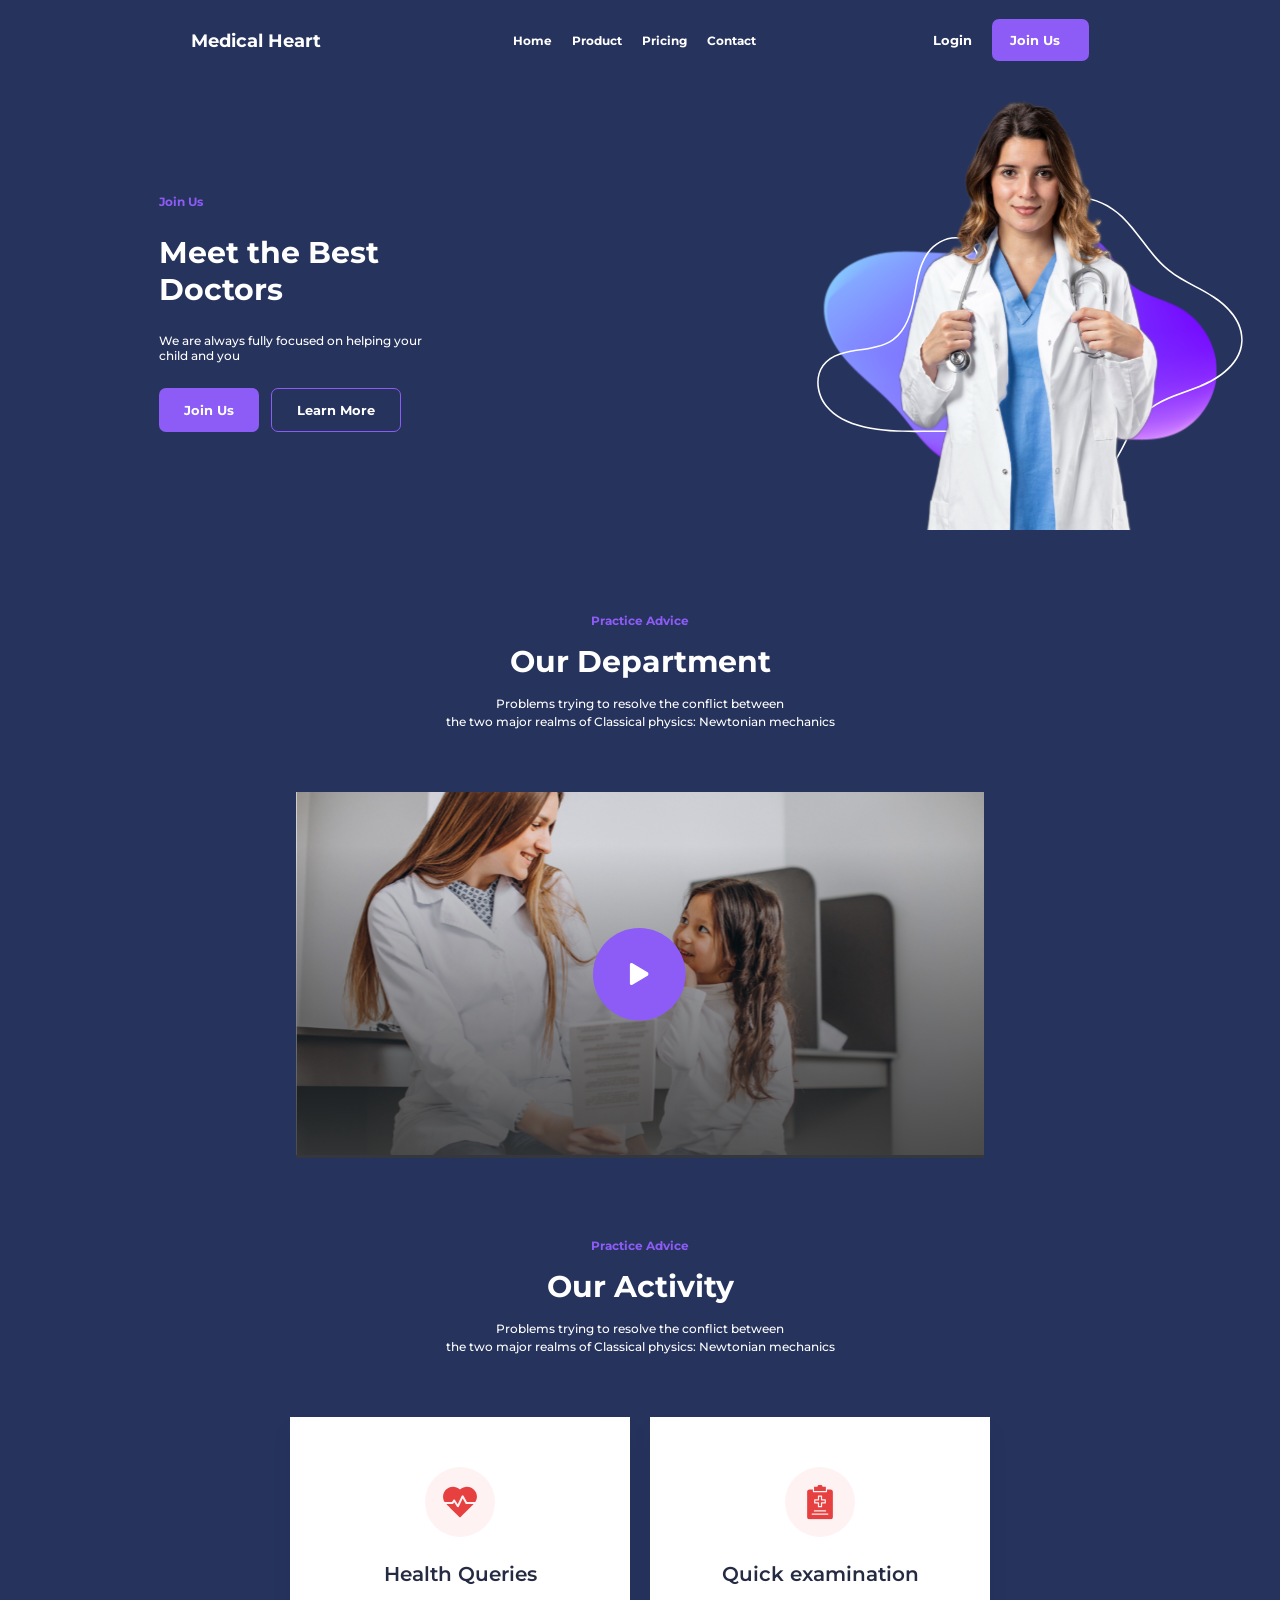
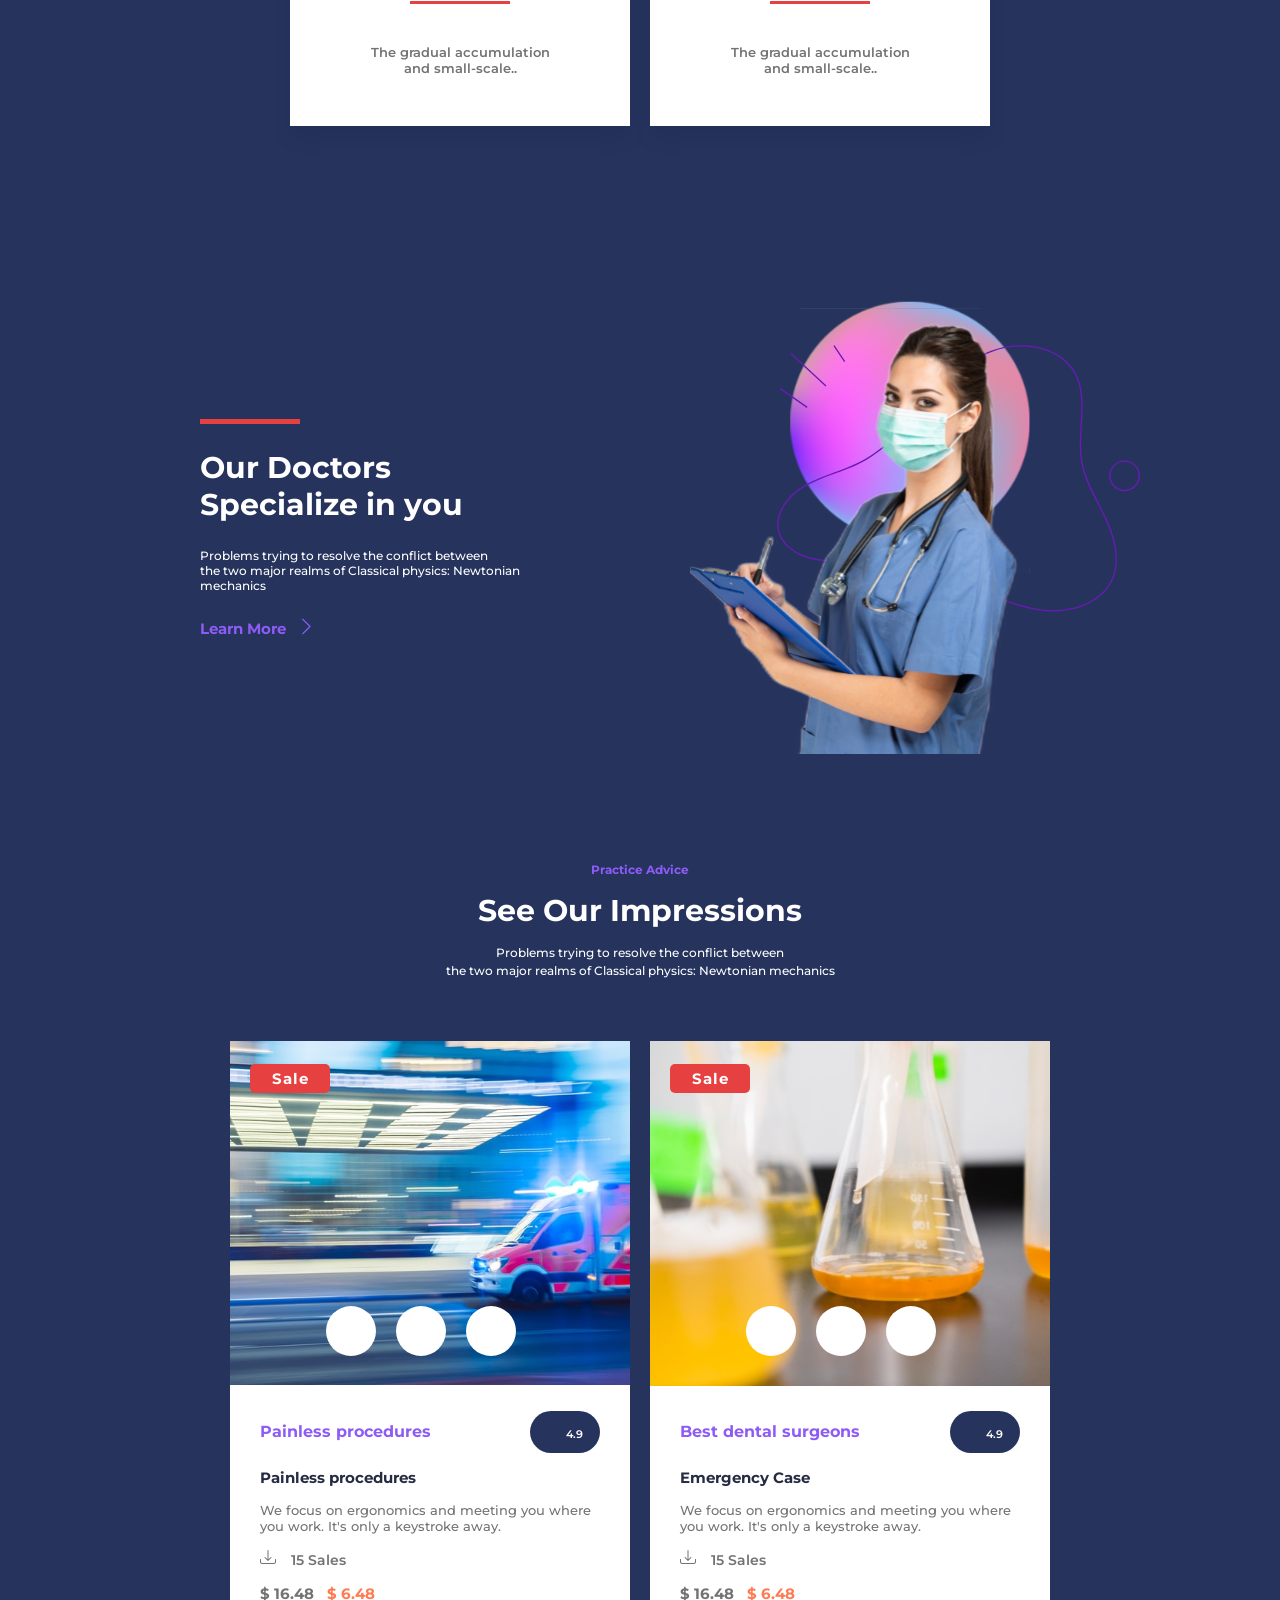
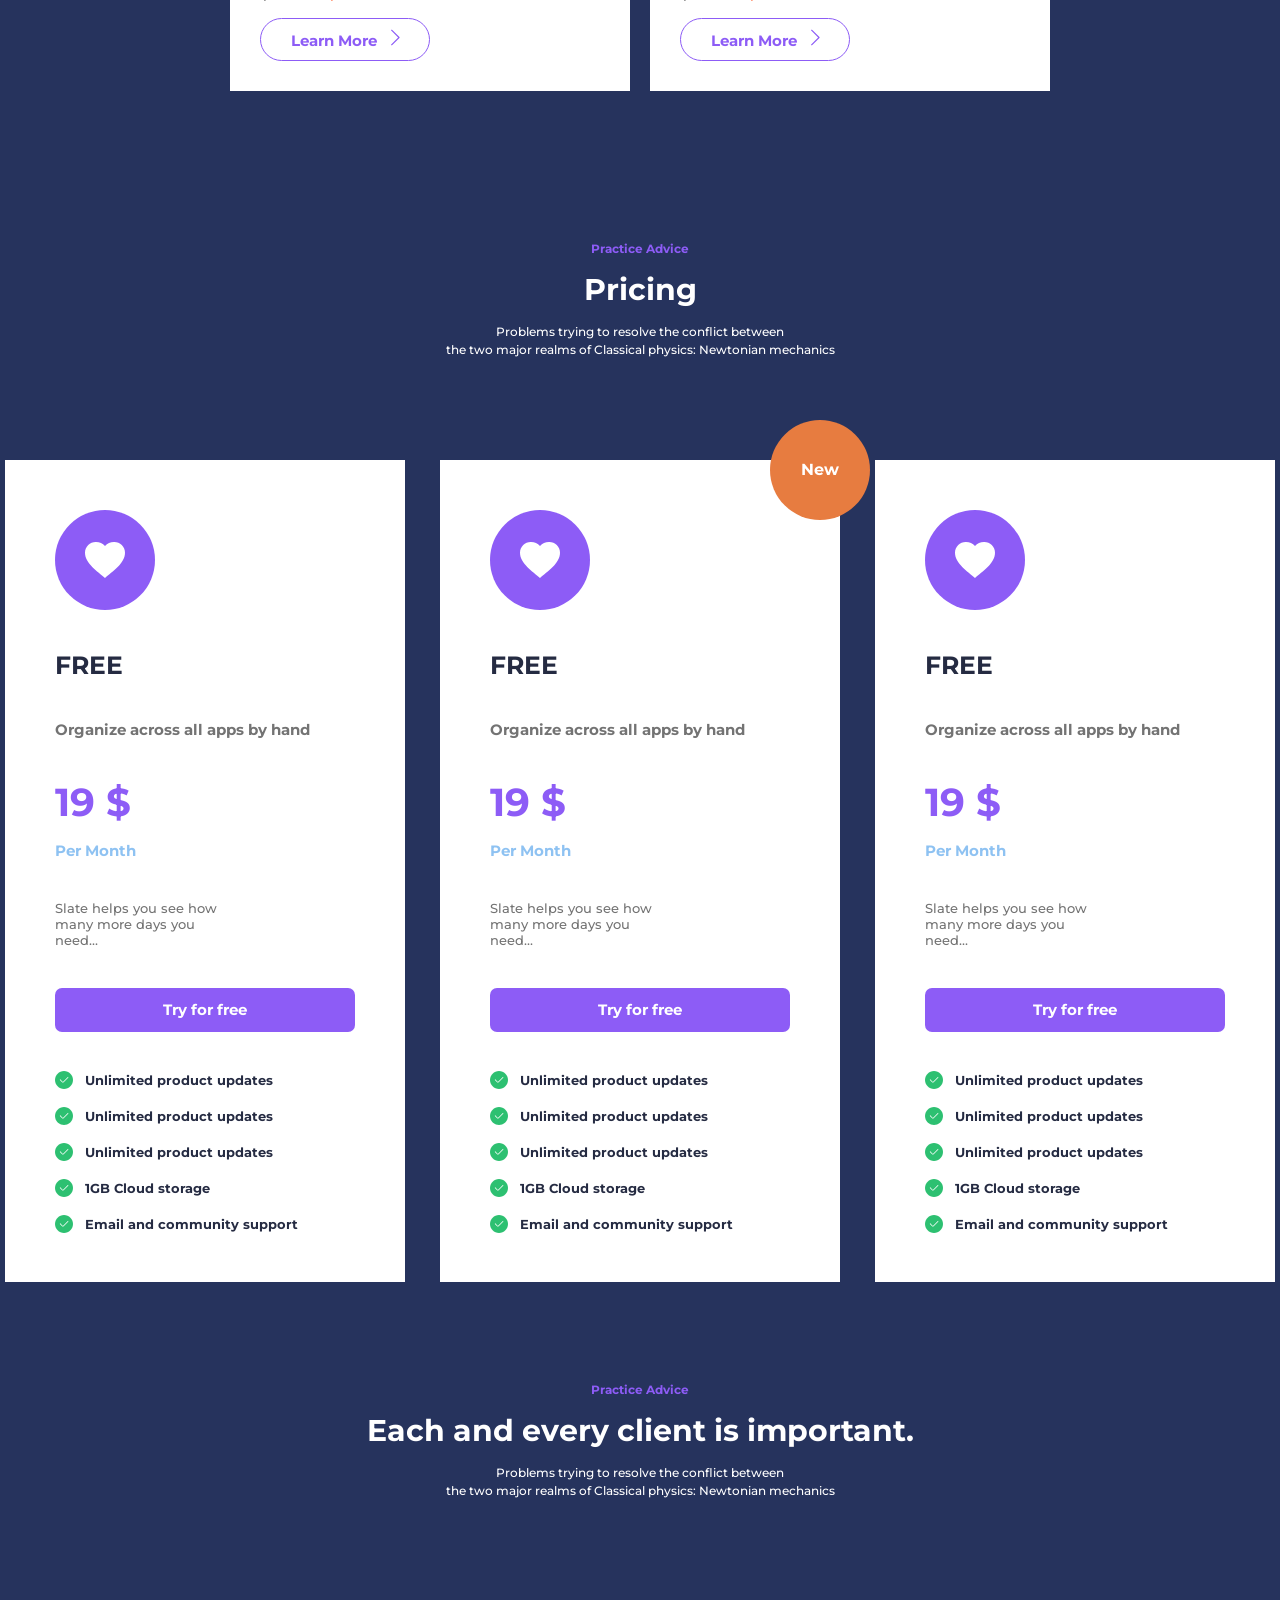
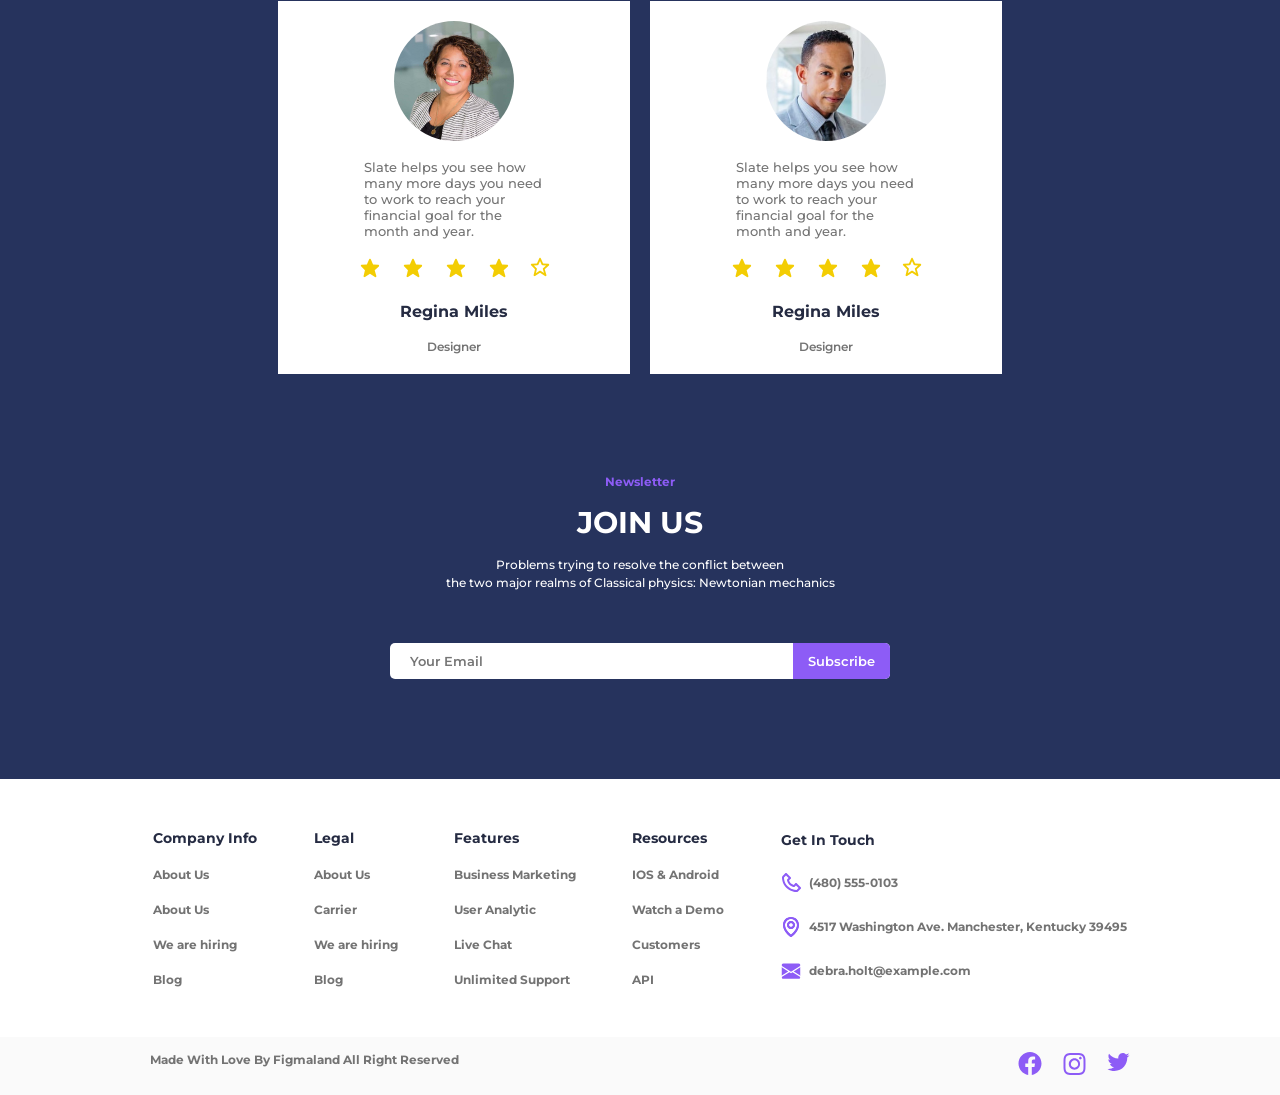
==== commit 8bb8a64b: "add media query file" ====
--- a/project/index.html
+++ b/project/index.html
@@ -12,6 +12,7 @@
     <!-- css file -->
 
     <link rel="stylesheet" href="./style.css">
+    <link rel="stylesheet" href="./media.css">
 </head>
 <body>
     
@@ -33,13 +34,15 @@
                                 <li><a href="#">Product</a></li>
                                 <li><a href="#">Pricing</a></li>
                                 <li><a href="#">Contact</a></li>
-                    </ul>
-                </div>
-                <div class="navbar-list-buttons">
-                    <a href="#" class="login_button">Login</a>
-                    <button class="join_button">Join Us <span class="span_image"><img src="/image/vector.svg" alt=""></span></button>
-                </div>
-            </div>
+                            </ul>
+                        </div>
+                        <div class="navbar-list-buttons">
+                            <a href="#" class="login_button">Login</a>
+                            <button class="join_button">Join Us <span class="span_image"><img src="/image/vector.svg" alt=""></span></button>
+                        </div>
+                        
+            </div>
+            
         </div>
     </nav>
 
@@ -80,7 +83,8 @@
 the two major realms of Classical physics: Newtonian mechanics </p>
         </div>
         <div class="department-image">
-            <img src="./image/department_img.svg" alt="">
+            <img src="./image/department_img.svg" alt="" 
+            class="depart-img">
         </div>
     </section>
 
--- a/project/style.css
+++ b/project/style.css
@@ -38,6 +38,9 @@
 }
 
 /* Basic style */
+.fa-solid{
+    font-size: 1.8rem;
+}
 h3 {
     font-weight: 700;
     font-size: 2rem;
@@ -87,6 +90,7 @@
 .navbar-item {
     width: 100%;
     height: 2rem;
+    font-size:1.8rem;
 }
 
 .navbar-list {
@@ -95,6 +99,7 @@
     display: flex;
     justify-content: space-between;
     align-items: center;
+   
 }
 
 .navbar-list-buttons {
@@ -108,10 +113,18 @@
     padding: 1.3rem 1.8rem;
     border-radius: .7rem;
     border: none;
+    font-size: 1.3rem;
 }
 
 .span_image {
     margin-left: .7rem;
+}
+
+.navbar-list-items ul li a{
+    font-size: 1.2rem;
+}
+.login_button{
+    font-size: 1.3rem;
 }
 
 /* navbar end */
@@ -132,14 +145,17 @@
     flex-direction: column;
     gap: 2.5rem;
 }
+.hero-content h5{
+    font-size: 1.2rem;
+}
 
 .hero-content p:nth-of-type(1) {
-    font-size: 4.5rem;
+    font-size: 3rem;
     font-weight: 700;
 }
 
 .hero-content p:nth-of-type(2) {
-    font-size: 1.4rem;
+    font-size: 1.2rem;
     font-weight: 500;
    
 }
@@ -160,6 +176,7 @@
     padding: 1.3rem 2.5rem;
     border-radius: .7rem;
     border: none;
+    font-size: 1.3rem;
 }
 
 .learn_more_button {
@@ -167,6 +184,7 @@
     padding: 1.3rem 2.5rem;
     border-radius: .7rem;
     outline: none;
+    font-size: 1.3rem;
 }
 
 /* Hero section end */
@@ -190,6 +208,9 @@
     flex-direction: column;
     gap: 1.5rem;
 }
+.department-content h5{
+    font-size: 1.2rem;
+}
 
 .department-content p:nth-of-type(1) {
     font-size: 3rem;
@@ -197,11 +218,11 @@
 }
 
 .department-content p:nth-of-type(2) {
-   font-size: 1.4rem;
+   font-size: 1.2rem;
     font-weight: 500;
    
-    letter-spacing: .1rem;
-    line-height: 2rem;
+ 
+    line-height: 1.85rem;
 }
 
 .department-image {
@@ -231,6 +252,9 @@
     flex-direction: column;
     gap: 1.5rem;
 }
+.activity-content h5{
+    font-size: 1.2rem;
+}
 
 .activity-content p:nth-of-type(1) {
     font-size: 3rem;
@@ -239,11 +263,11 @@
 }
 
 .activity-content p:nth-of-type(2) {
-    font-size: 1.4rem;
+    font-size: 1.2rem;
     font-weight: 500;
    
-    letter-spacing: .1rem;
-    line-height: 2rem;
+ 
+    line-height: 1.85rem;
 }
 
 .activity-cards {
@@ -310,7 +334,8 @@
     font-size: 1.8rem;
     color:var(--second-text-color) ;
     text-align: center;
-    
+    font-size: 1.3rem;
+    font-weight: 600;
     
 }
 
@@ -451,6 +476,7 @@
     padding: 1rem;
     text-align: center;
     font-size: 1.1rem;
+    font-weight: 600;
    
 }
 .rate i{
@@ -464,11 +490,11 @@
 }
 .painless_header_para{
     color: var(--text-color);
-    font-size: 1.7rem;
+    font-size: 1.5rem;
     font-weight: 700;
 }
 .painless_main_para{
-    font-size: 1.5rem;
+    font-size: 1.3rem;
     color:var(--second-text-color);
     font-weight: 500;
 
@@ -522,7 +548,7 @@
 .pricing_cards{
         display: grid;
         grid-template-columns: repeat(3,40rem);
-        gap: 4rem;
+        gap: 3.5rem;
        
         margin-top: 10rem;
         
@@ -533,7 +559,7 @@
         display: flex;
         justify-content: start;
         flex-direction: column;
-        gap: 5rem;
+        gap: 4rem;
         position: relative;
 
 
@@ -554,8 +580,9 @@
 .pricing_list{
     display: flex;
     flex-direction: column;
-  
-}
+
+}
+
 .pricing_header{
     font-size: 2.5rem;
     color: var(--text-color);
@@ -585,7 +612,7 @@
     font-size: 1.5rem;
 }
 .pricing_main_para{
-    font-size: 1.5rem;
+    font-size: 1.3rem;
     width: 18rem;
     color: var(--second-text-color);
     font-weight: 500;
@@ -597,7 +624,7 @@
             border: none;
 }
 .pricing_list li {
-    font-size: 1.5rem;
+    font-size: 1.3rem;
     color: var(--text-color);
 
     position: relative;
@@ -610,8 +637,8 @@
     background-image: url('./image/green_circle.svg');
     background-repeat: no-repeat;
     background-size: contain;
-    width: 2rem;
-    height: 2rem;
+    width: 1.8rem;
+    height: 1.8rem;
     position: absolute;
     left: 0;
     top: 50%;
@@ -674,7 +701,7 @@
         font-weight: 700;
 }
 .client_main_para{
-    font-size: 1.4rem;
+    font-size: 1.2rem;
         color: var(--second-text-color);
         font-weight: 600;
 }
@@ -696,7 +723,7 @@
   padding: 0 1.5rem;
   border-radius: 0 .5rem .5rem 0;
   cursor: pointer;
-  font-size: 1.4rem;
+  font-size: 1.3rem;
   font-weight: 600;
 }
 .contact_input{
@@ -716,6 +743,8 @@
 }
 .contact_input input::placeholder{
     padding-left: 1rem;
+    font-size: 1.3rem;
+    font-weight: 600;
 }
 /* contact section end */
 
@@ -742,9 +771,10 @@
 }
 .footer_section ul li{
     color: var(--second-text-color);
+    font-size: 1.2rem;
 }
 .main_footer_list{
-    font-size: 1.8rem;
+    font-size: 1.4rem !important;
     color: var(--text-color) !important;
     
 }
@@ -757,7 +787,13 @@
 .icon_list li {
     display: flex;
     align-items: center;
-    margin-bottom: 10px;
+    margin-bottom: 4px;
+    
+}
+.icon_list li a{
+
+    font-size: 1.2rem;
+    
 }
 
 .icon_list li span {
@@ -783,10 +819,12 @@
     padding: 1.5rem 15rem;
 }
 .footer_main_para{
-        font-size: 1.5rem;
+        font-size: 1.2rem;
             color: var(--second-text-color);
-            font-weight: 500;
+
             font-weight: 700;
 }
 
-/* footer section end */+/* footer section end */
+
+
--- a/project/media.css
+++ b/project/media.css
@@ -0,0 +1,91 @@
+@media only screen and (max-width: 576px) {
+   .hero-content{
+    text-align: center;
+   }
+   .hero-buttons {
+    display: flex;
+    flex-direction: column;
+    gap: 1.2rem;
+}
+  .hero_female_img {
+    width: 100%;
+    margin-left: 0rem;
+  }
+  .hero-section {
+    display: grid;
+    grid-template-columns: repeat(1, auto);
+    place-items: center;
+    margin: 2.5rem;
+    gap: 5rem;
+  }
+  .depart-img{
+    width: 100%;
+    padding: 0 2rem;
+  }
+.activity-cards {
+   
+   
+    display: grid;
+    grid-template-columns: repeat(1, 1fr);
+    gap: 2rem;
+
+
+}
+.doctor-section{
+
+    display: grid;
+    grid-template-columns: repeat(1, 1fr);
+    place-items: center;
+    margin: 2.5rem;
+    gap: 5rem;
+    text-align: center;
+  
+}
+.special_border{
+    display: none;
+}
+.doctor_female_img{
+    width: 100%;
+}
+.service-cards{
+    
+    display: grid;
+    grid-template-columns: repeat(1,150px);
+    gap: 2rem;
+    padding: 0 3rem;
+}
+.amb_img{
+    width: 100%;
+}
+.ambulance_service_card{
+    width: 100%;
+}
+.heart-card-details{
+    padding: 4rem 3.5rem;
+}
+
+
+
+
+ 
+
+}
+
+@media only screen and (max-width: 768px) {
+}
+
+@media only screen and (max-width: 992px) {
+  .navbar-list {
+    display: none;
+  }
+  .navbar {
+    justify-content: start;
+    padding: 0 4rem;
+  }
+}
+
+@media only screen and (max-width: 1200px) {
+}
+
+@media only screen and (min-width: 1201px) {
+}
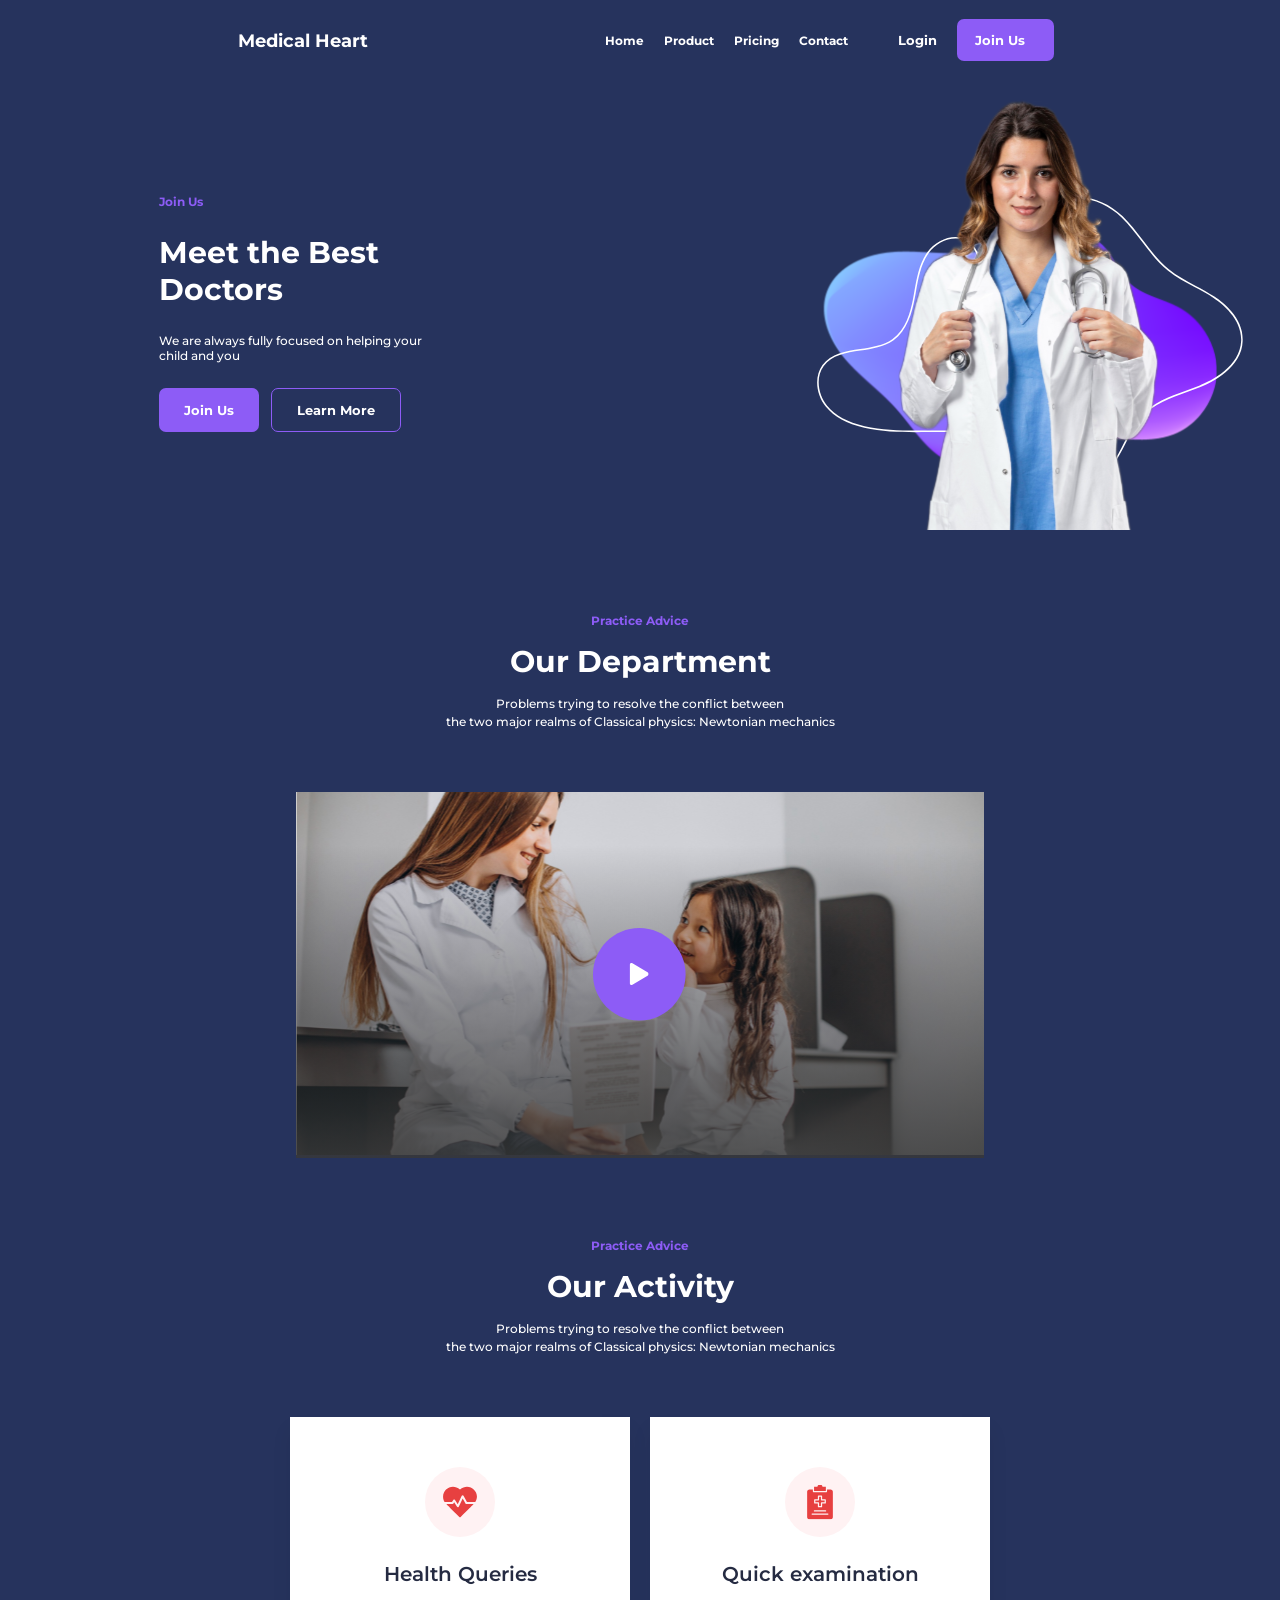
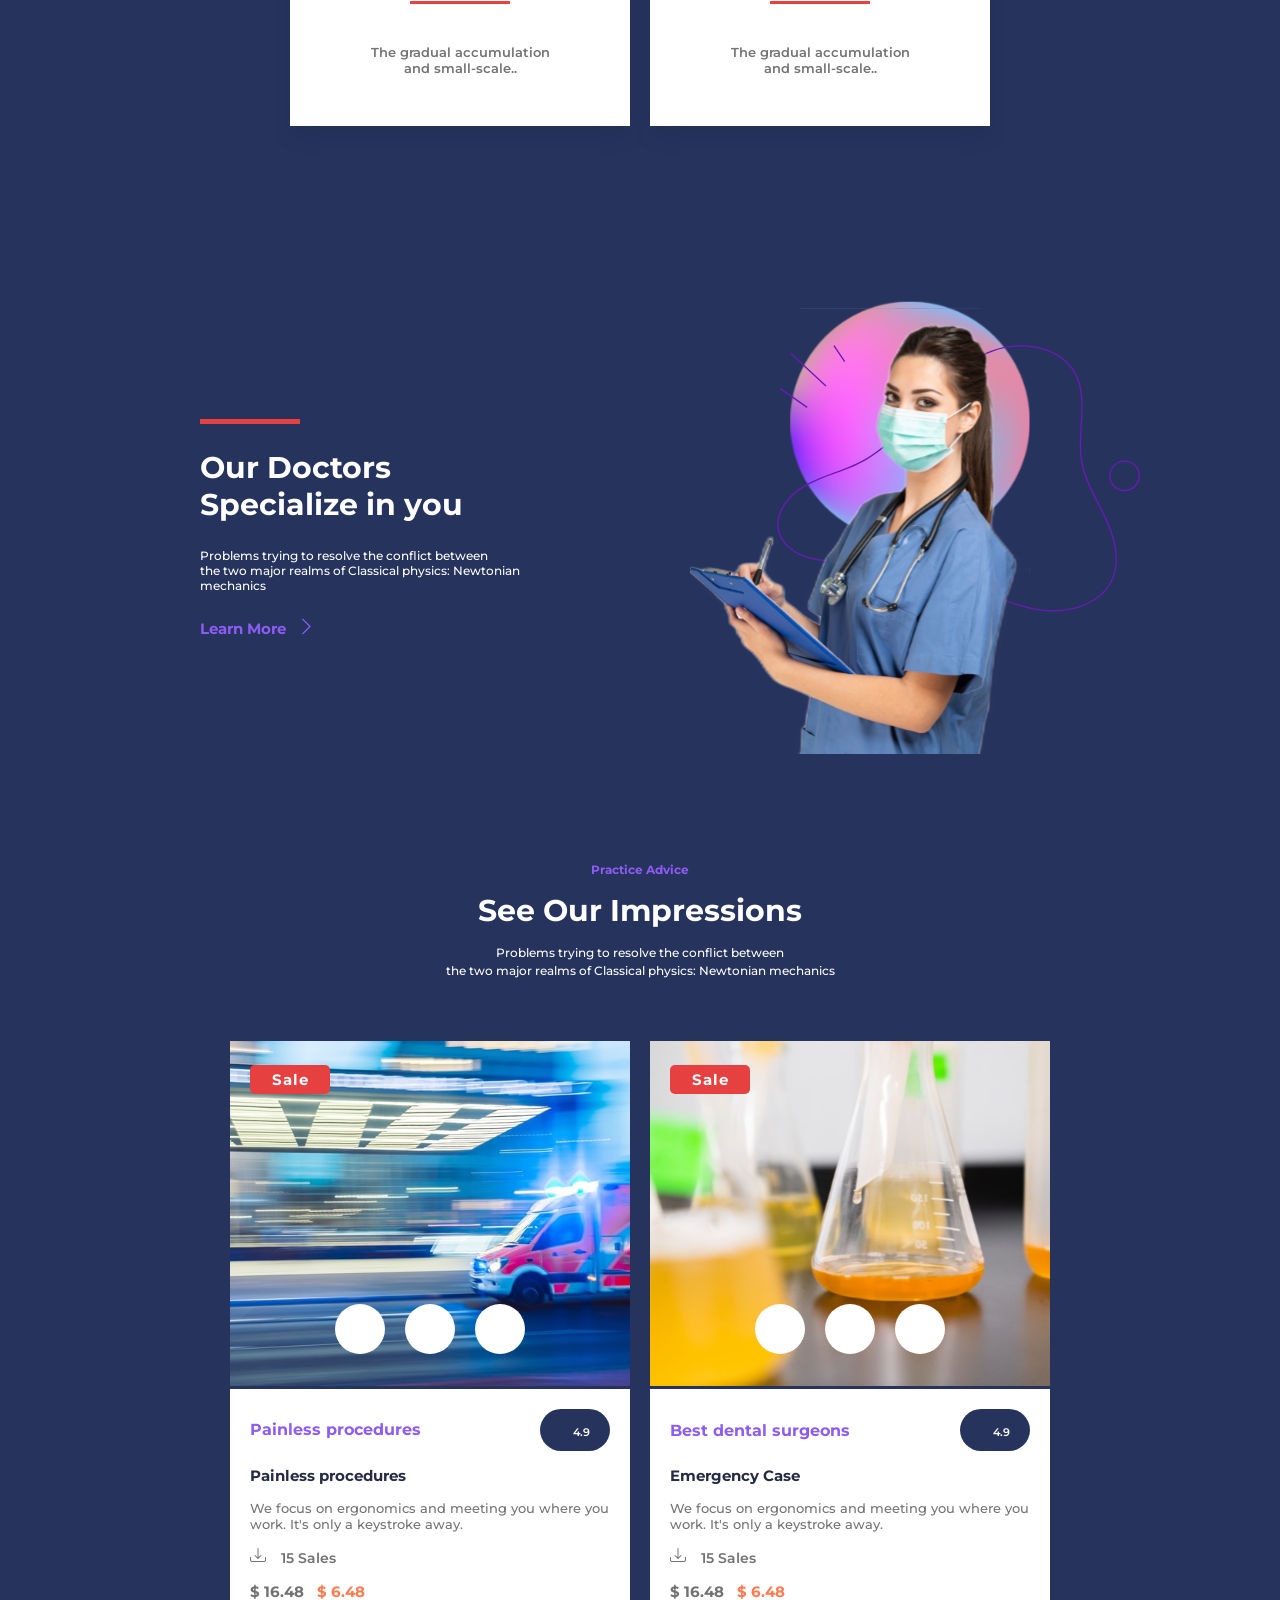
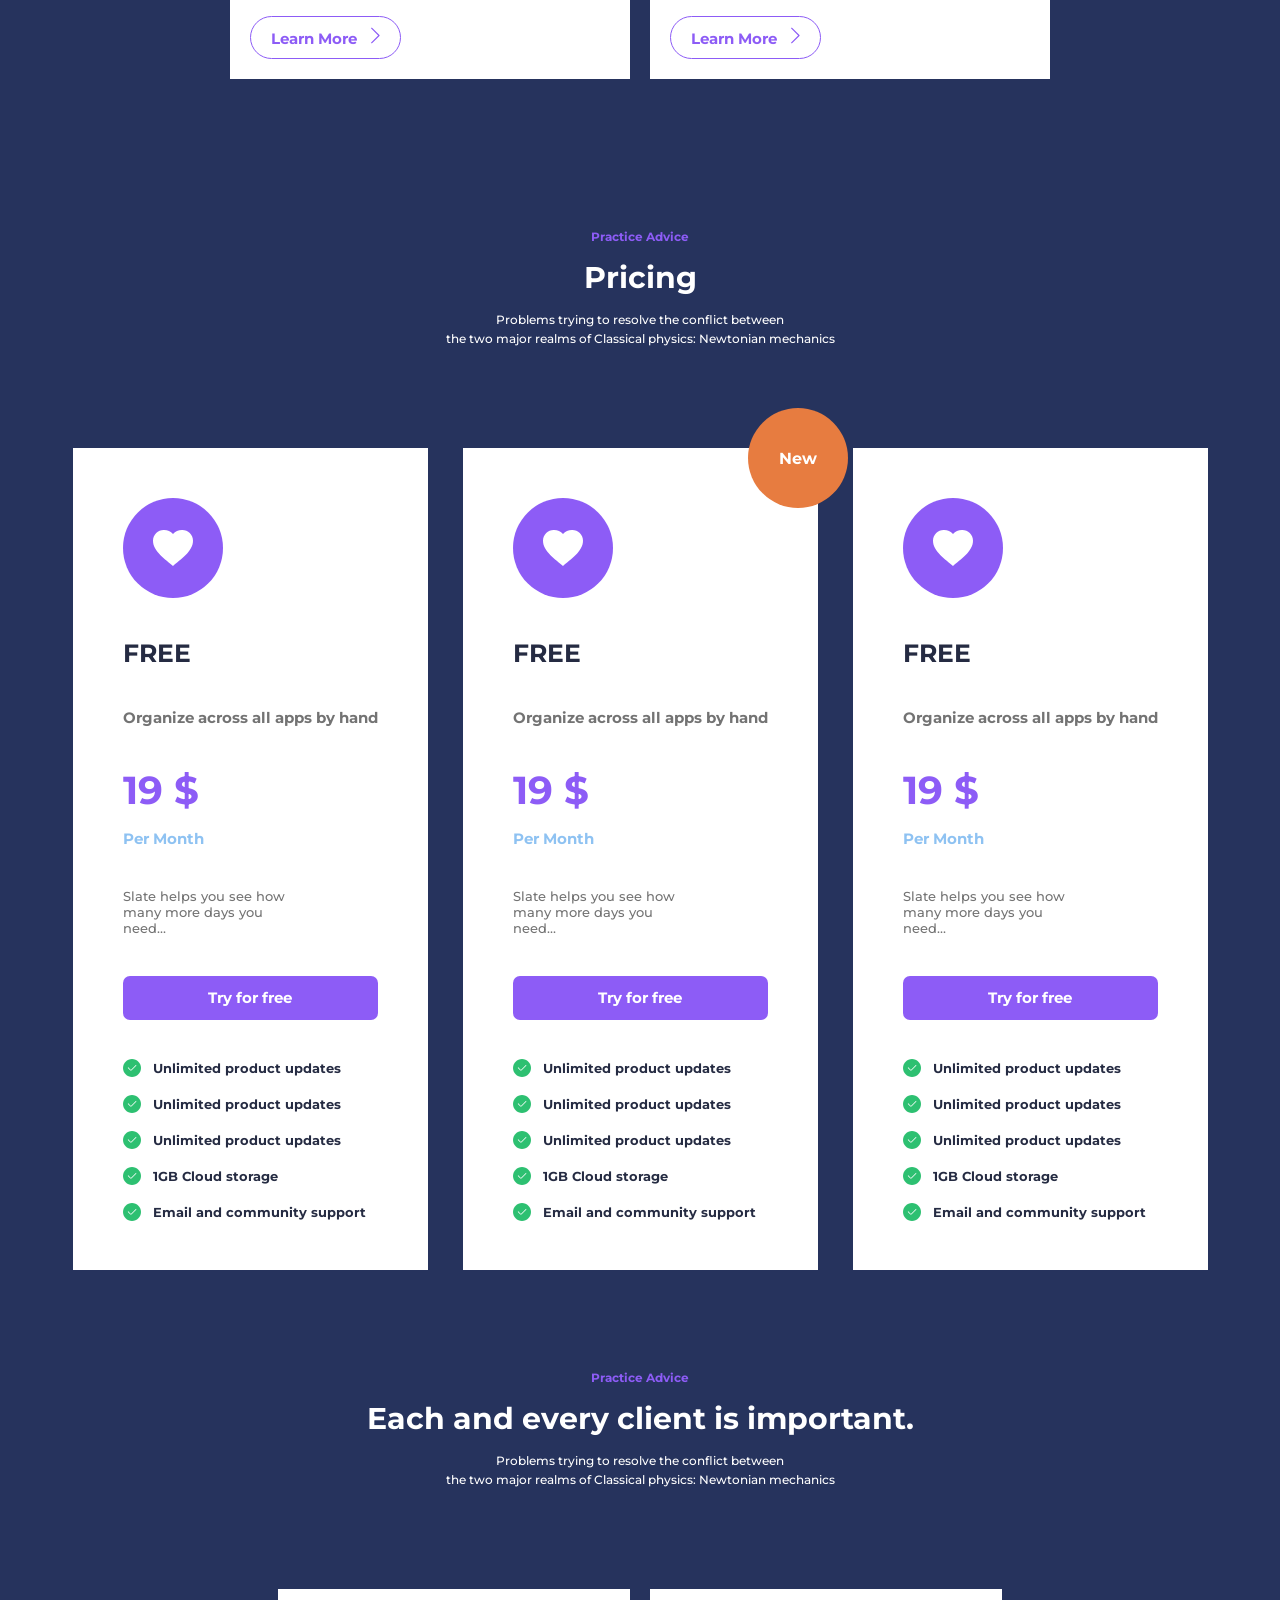
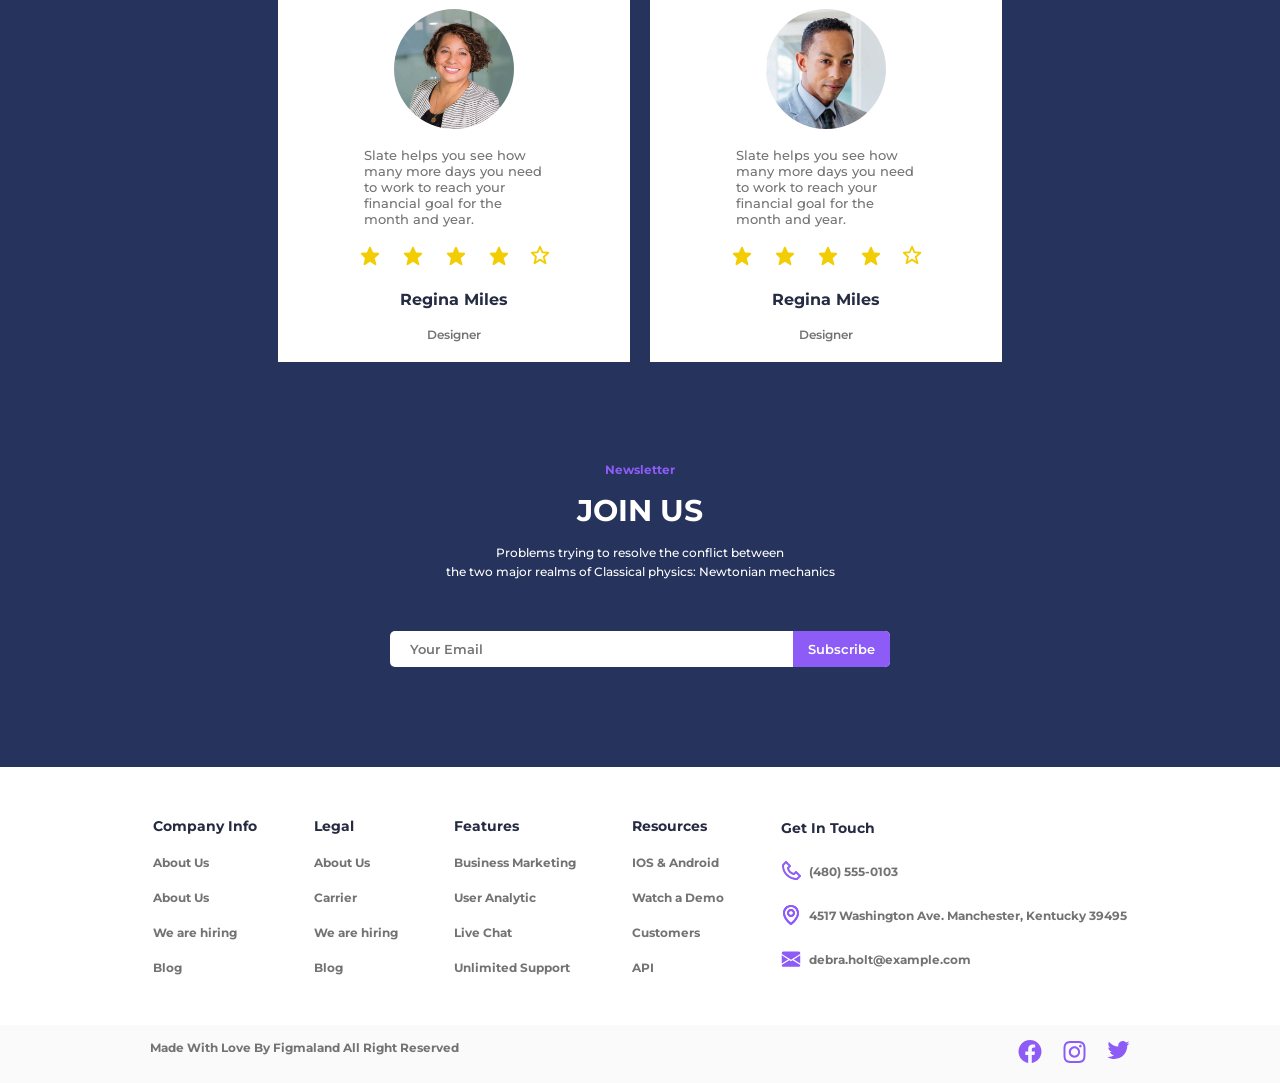
==== commit 69b878db: "done responsive for all devices" ====
--- a/project/index.html
+++ b/project/index.html
@@ -51,7 +51,7 @@
 <!-- header section ends -->
 
 <!-- main section  start-->
- <main>
+ <main class="main">
     <!-- hero section -->
     <section class="hero-section">
         <div class="hero-content">
@@ -504,7 +504,7 @@
 
         <div class="footer_copy">
             <p class="footer_main_para">Made With Love By Figmaland All Right Reserved </p>
-            <div>
+            <div class="footer_social_icons">
                 <ul>
                     <li>
                         <a href="#">
--- a/project/style.css
+++ b/project/style.css
@@ -10,6 +10,7 @@
     font-family: "monostret", sans-serif;
     color: var(--light-text-color);
     /* border: .2rem solid black; */
+    transition: 0.3s all ease-in-out;
 
 }
 
@@ -85,20 +86,23 @@
     align-items: center;
     justify-content: space-evenly;
     margin-top: 1.2rem;
+    
 }
 
 .navbar-item {
     width: 100%;
     height: 2rem;
     font-size:1.8rem;
+    padding: 0 1.2rem;
 }
 
 .navbar-list {
-    width: 45%;
+    /* width: 45%; */
     height: 3.63rem;
     display: flex;
     justify-content: space-between;
     align-items: center;
+    gap: 5rem;
    
 }
 
@@ -380,287 +384,294 @@
 /*  our doctor section end */
 
 
-/* service section start */
-.service-cards{
-    display: grid;
-    grid-template-columns: repeat(2,1fr);
-    gap: 2rem;
-}
-.ambulance_service_card{
-    display: flex;
-    justify-content: center;
-    flex-direction: column;
-    align-items: center;
-    
-}
-
-.doctor_list{
-    list-style-type: none;
-    background-color: var(--light-text-color);
-    width: 5rem;
-    height: 5rem;
-    border-radius: 50%;
-    display: flex;
-    justify-content: center;
-        align-items: center;
-}
-
-.doctor_list i{
-    color: var(--text-color);
-    font-size: 2.5rem;
-
-}
-.service_icons{
-   display: flex;
-   gap: 2rem;
-   justify-content: center;
-   align-items: center;
-   position: absolute;
-    top: 78%;
-    
-    left: 24%;
-
-   
-   
-}
-.ambulance_image{
-    position: relative;
-    z-index: 0;
-    width: 40rem;
-    height: 34rem;
-}
-.amb_img{
-    width: 100%;
-   
-}
-.service_button button{
-    width: 8rem;
-    padding: .5rem;
-    border-radius: .5rem;
-    background-color: var(--danger-color);
-    font-size: 1.5rem;
-    letter-spacing: .10rem;
-    position: absolute;
-    top:7%;
-    left: 5%;
-    border: none;
-    
+.service-cards {
+  display: grid;
+  grid-template-columns: repeat(2, 1fr);
+  gap: 2rem;
+}
+
+.ambulance_service_card {
+  display: flex;
+  justify-content: center;
+  flex-direction: column;
+  align-items: center;
+}
+
+.doctor_list {
+  list-style-type: none;
+  background-color: var(--light-text-color);
+  width: 5rem;
+  height: 5rem;
+  border-radius: 50%;
+  display: flex;
+  justify-content: center;
+  align-items: center;
+}
+
+.doctor_list i {
+  color: var(--text-color);
+  font-size: 2.5rem;
+}
+
+.service_icons {
+  display: flex;
+  gap: 2rem;
+  justify-content: center;
+  align-items: center;
+  position: absolute;
+  bottom: 10%;
+  left: 50%;
+  transform: translateX(-50%);
+}
+
+.ambulance_image {
+  position: relative;
+  z-index: 0;
+  width: 100%;
+  max-width: 40rem;
+  height: auto;
+}
+
+.amb_img {
+  width: 100%;
+  height: auto;
+}
+
+.service_button button {
+  width: 8rem;
+  padding: .5rem;
+  border-radius: .5rem;
+  background-color: var(--danger-color);
+  font-size: 1.5rem;
+  letter-spacing: .10rem;
+  position: absolute;
+  top: 7%;
+  left: 5%;
+  border: none;
 }
 
 .ambulance_content {
-    
-    background-color: var(--light-text-color);
-    color: var(--text-color);
-    width: 40rem;
-    padding: 3rem;
-    display: flex;
-    flex-direction: column;
-    gap: 1.5rem;
-}
-.ambulance_main_para{
-    display: flex;
-    justify-content: space-between;
-    align-items: center;
-
-}
-.painless_para{
-    color: var(--primary-color);
-    font-size: 1.6rem;
-    font-weight: 700;
-}
-.rate{
-    background-color: var(--dark-bg-color);
-    width: 7rem;
-    border-radius: 5rem;
-    color: var(--light-text-color);
-    padding: 1rem;
-    text-align: center;
-    font-size: 1.1rem;
-    font-weight: 600;
-   
-}
-.rate i{
-    color: var(--yellow-text-color);
-    padding-right: 1.85rem;
-    
-}
-.rate_content{
-    display: flex;
-    gap: 1rem;
-}
-.painless_header_para{
-    color: var(--text-color);
-    font-size: 1.5rem;
-    font-weight: 700;
-}
-.painless_main_para{
-    font-size: 1.3rem;
-    color:var(--second-text-color);
-    font-weight: 500;
-
-}
-.download_sale span{
-    color: var(--second-text-color);
-    font-size: 1.4rem;
-    font-weight: 600;
-   
-}
-.download_sale span img{
-    padding-right: 1.5rem;
-}
-.service_spans span:first-child{
-    color: var(--second-text-color);
-    font-size: 1.5rem;
-    font-weight: 700;
+  background-color: var(--light-text-color);
+  color: var(--text-color);
+  width: 100%;
+  max-width: 40rem;
+  padding: 2rem;
+  display: flex;
+  flex-direction: column;
+  gap: 1.5rem;
+}
+
+.ambulance_main_para {
+  display: flex;
+  justify-content: space-between;
+  align-items: center;
+}
+
+.painless_para {
+  color: var(--primary-color);
+  font-size: 1.6rem;
+  font-weight: 700;
+}
+
+.rate {
+  background-color: var(--dark-bg-color);
+  width: 7rem;
+  border-radius: 5rem;
+  color: var(--light-text-color);
+  padding: 1rem;
+  text-align: center;
+  font-size: 1.1rem;
+  font-weight: 600;
+}
+
+.rate i {
+  color: var(--yellow-text-color);
+  padding-right: 1.2rem;
+}
+
+.rate_content {
+  display: flex;
+  gap: 1rem;
+}
+
+.painless_header_para {
+  color: var(--text-color);
+  font-size: 1.5rem;
+  font-weight: 700;
+}
+
+.painless_main_para {
+  font-size: 1.3rem;
+  color: var(--second-text-color);
+  font-weight: 500;
+}
+
+.download_sale span {
+  color: var(--second-text-color);
+  font-size: 1.4rem;
+  font-weight: 600;
+}
+
+.download_sale span img {
+  padding-right: 1.5rem;
+}
+
+.service_spans span:first-child {
+  color: var(--second-text-color);
+  font-size: 1.5rem;
+  font-weight: 700;
 }
 .service_spans span:last-child {
-    color: var(--secondary-color-1);
-    font-size: 1.5rem;
-    font-weight: 700;
-    padding-left: 1rem;
-}
-.lear_more_service{
-        border: 1px solid var(--primary-color);
-            padding: 1rem 2rem;
-            border-radius: .7rem;
-            outline: none;
-            color: var(--primary-color);
-            width: 17rem;
-            border-radius: 5rem;
-            text-align: center;
-}
-.lear_more_service img{
-    padding-left: 1rem;
-   
-}
-
-/* service section end */
+  color: var(--secondary-color-1);
+  font-size: 1.5rem;
+  font-weight: 700;
+  padding-left: 1rem;
+}
+
+.lear_more_service {
+  border: 1px solid var(--primary-color);
+  padding: 1rem 2rem;
+  border-radius: 5rem;
+  outline: none;
+  color: var(--primary-color);
+  width: fit-content;
+  text-align: center;
+}
+
+.lear_more_service img {
+  padding-left: 1rem;
+}
 
 /* pricing section start */
 
-.pricing_section{
-    margin-top: 10rem;
-    margin-bottom: 10rem;
-    display: grid;
-    place-items: center;
-    
-}
-.pricing_cards{
-        display: grid;
-        grid-template-columns: repeat(3,40rem);
-        gap: 3.5rem;
-       
-        margin-top: 10rem;
-        
-}
-.pricing_first_cards{
-    background-color: var(--light-text-color);
-        padding: 5rem;
-        display: flex;
-        justify-content: start;
-        flex-direction: column;
-        gap: 4rem;
-        position: relative;
-
-
-}
-.circle_pricing{
-    width: 10rem;
-    height: 10rem;
-    background-color: var(--primary-color);
-    border-radius: 50%;
-    position: relative;
-}
-.circle_pricing img{
-    position: absolute;
-    top: 50%;
-    left: 50%;
-    transform: translate(-50%,-50%);
-}
-.pricing_list{
-    display: flex;
-    flex-direction: column;
-
-}
-
-.pricing_header{
-    font-size: 2.5rem;
-    color: var(--text-color);
-    font-weight: 700;
-}
-.pricing_header_para{
-    color: var(--second-text-color);
-}
-.pricing_main_header{
-    font-size: 1.5rem;
-        color: var(--second-text-color);
-        font-weight: 700;
-}
-.pricing_span{
-    display: flex;
-    flex-direction: column;
-    gap: 1.5rem;
-}
-.dollar_header{
-    color: var(--primary-color);
-    font-size: 3.87rem;
-    font-weight: 700;
-
-}
-.pricing_span h6{
-    color: var(--disabled-element-color);
-    font-size: 1.5rem;
-}
-.pricing_main_para{
-    font-size: 1.3rem;
-    width: 18rem;
-    color: var(--second-text-color);
-    font-weight: 500;
-}
-.free_button{
-        background-color: var(--primary-color);
-            padding: 1.3rem 2.5rem;
-            border-radius: .7rem;
-            border: none;
-}
+.pricing_section {
+  margin-top: 10rem;
+  margin-bottom: 10rem;
+  display: grid;
+  place-items: center;
+}
+
+.pricing_cards {
+  display: grid;
+  grid-template-columns: repeat(3, 1fr);
+  gap: 3.5rem;
+  margin-top: 10rem;
+}
+
+.pricing_first_cards {
+  background-color: var(--light-text-color);
+  padding: 5rem;
+  display: flex;
+  justify-content: start;
+  flex-direction: column;
+  gap: 4rem;
+  position: relative;
+}
+
+.circle_pricing {
+  width: 10rem;
+  height: 10rem;
+  background-color: var(--primary-color);
+  border-radius: 50%;
+  position: relative;
+}
+
+.circle_pricing img {
+  position: absolute;
+  top: 50%;
+  left: 50%;
+  transform: translate(-50%, -50%);
+}
+
+.pricing_list {
+  display: flex;
+  flex-direction: column;
+}
+
+.pricing_header {
+  font-size: 2.5rem;
+  color: var(--text-color);
+  font-weight: 700;
+}
+
+.pricing_header_para {
+  color: var(--second-text-color);
+}
+
+.pricing_main_header {
+  font-size: 1.5rem;
+  color: var(--second-text-color);
+  font-weight: 700;
+}
+
+.pricing_span {
+  display: flex;
+  flex-direction: column;
+  gap: 1.5rem;
+}
+
+.dollar_header {
+  color: var(--primary-color);
+  font-size: 3.87rem;
+  font-weight: 700;
+}
+
+.pricing_span h6 {
+  color: var(--disabled-element-color);
+  font-size: 1.5rem;
+}
+
+.pricing_main_para {
+  font-size: 1.3rem;
+  width: 18rem;
+  color: var(--second-text-color);
+  font-weight: 500;
+}
+
+.free_button {
+  background-color: var(--primary-color);
+  padding: 1.3rem 2.5rem;
+  border-radius: .7rem;
+  border: none;
+}
+
 .pricing_list li {
-    font-size: 1.3rem;
-    color: var(--text-color);
-
-    position: relative;
-    padding-left: 3rem;
- 
+  font-size: 1.3rem;
+  color: var(--text-color);
+  position: relative;
+  padding-left: 3rem;
 }
 
 .pricing_list li::before {
-    content: "";
-    background-image: url('./image/green_circle.svg');
-    background-repeat: no-repeat;
-    background-size: contain;
-    width: 1.8rem;
-    height: 1.8rem;
-    position: absolute;
-    left: 0;
-    top: 50%;
-    transform: translateY(-50%);
-}
-.pricing_free_circle{
-    width: 10rem;
-        height: 10rem;
-        background-color: var(--alert-color);
-        border-radius: 50%;
-        position: absolute;
-        top: -4rem;
-        right: -3rem;
-        display: flex;
-        justify-content: center;
-        align-items: center;
-}
-
-.pricing_free_circle h1{
-    font-size: 1.6rem;
-        color: #fff;
-        margin: 0;
+  content: "";
+  background-image: url('./image/green_circle.svg');
+  background-repeat: no-repeat;
+  background-size: contain;
+  width: 1.8rem;
+  height: 1.8rem;
+  position: absolute;
+  left: 0;
+  top: 50%;
+  transform: translateY(-50%);
+}
+
+.pricing_free_circle {
+  width: 10rem;
+  height: 10rem;
+  background-color: var(--alert-color);
+  border-radius: 50%;
+  position: absolute;
+  top: -4rem;
+  right: -3rem;
+  display: flex;
+  justify-content: center;
+  align-items: center;
+}
+
+.pricing_free_circle h1 {
+  font-size: 1.6rem;
+  color: #fff;
+  margin: 0;
 }
 /* pricing section end */
 
@@ -750,11 +761,13 @@
 
 /* footer section start */
 .footer_main_section{
+
    padding: 0rem 15rem;
    background-color: var(--light-text-color);
   
 }
 .footer_section{
+    width: 100%;
    display: flex;
     gap: 5rem;
     justify-content: space-around;
--- a/project/media.css
+++ b/project/media.css
@@ -1,4 +1,17 @@
-@media only screen and (max-width: 576px) {
+@media only screen and (max-width:320px){
+      .heart-card-details {
+        padding: 4rem 3.5rem;
+    }
+    *{
+    overflow-x: hidden;
+  }
+  .navbar-list {
+    display: none;
+  }
+  .navbar {
+    justify-content: start;
+    padding: 0 4rem;
+  }
    .hero-content{
     text-align: center;
    }
@@ -46,35 +59,142 @@
 }
 .doctor_female_img{
     width: 100%;
-}
-.service-cards{
-    
-    display: grid;
-    grid-template-columns: repeat(1,150px);
-    gap: 2rem;
-    padding: 0 3rem;
-}
-.amb_img{
-    width: 100%;
-}
-.ambulance_service_card{
-    width: 100%;
-}
-.heart-card-details{
-    padding: 4rem 3.5rem;
-}
-
-
-
-
+    padding: 0 2rem;
+    
+}
+.service-cards {
+    grid-template-columns: 1fr;
+    gap: 1.5rem;
+    padding: 0 1rem;
+  }
+
+  .ambulance_image {
+    max-width: 100%;
+  }
+
+  .ambulance_content {
+    padding: 1.5rem;
+  }
+
+  .painless_para {
+    font-size: 1.4rem;
+  }
+
+  .painless_main_para {
+    font-size: 1.1rem;
+  }
+
+  .doctor_list {
+    width: 3.5rem;
+    height: 3.5rem;
+  }
+
+  .doctor_list i {
+    font-size: 1.8rem;
+  }
+
+  .service_button button {
+    width: 6rem;
+    font-size: 1.2rem;
+  }
+  
+  
+  .hero-content p:nth-of-type(2){
+    padding: 0 2rem;
+    text-align: center;
+  }
+  .doctor-buttons{
+  display: flex;
+  justify-content: center;
+}
+.pricing_cards{
+   grid-template-columns: repeat(1,auto);
+   padding: 0 1.5rem;
+}
+.pricing_free_circle {
+  display: none;
+}
+.activity-content p:nth-of-type(2){
+  padding: 0 1rem;
+}
+.client_cards{
+  margin-top: 10rem;
+    display: grid;
+    grid-template-columns: repeat(1,1fr);
+    gap: 2rem;
+    
+  }
+  .client_first_card {
+    padding: 2rem 4rem;
+  }
+ .contact_input{
+
+width: 95%;
+margin:auto;
+margin-top: 2rem;
+
+
+}
+
+.footer_section{
+  width: 100%;
+  display: flex;
+  gap: 0rem;
+  justify-content: center;
+  
+  flex-direction: column;
+  
+}
+.footer_main_section{
+  
+  width: 100%;
+  padding: 0rem;
+  margin: 0;
+  background-color: var(--light-text-color);
+  
+}
+.icon_list li{
+ padding: 0 5rem;
+ margin: 0 auto;
+ text-align: center;
+}
+.footer_copy{
+  width: 100%;
+  flex-direction: column;
+  display: flex;
+  background-color: var(--main-footer-color);
+  justify-content: center;
+  gap: 2rem;
+  padding: 1.5rem 5rem;
+  text-align: center;
+}
+.social_icons{
+  margin: 0 auto;
+}
+.ambulance_content {
+  
+    background-color: var(--light-text-color);
+    color: var(--text-color);
+    
+    padding: 1rem;
+    display: flex;
+    flex-direction: column;
+    gap: 2rem;
+    margin: 0rem;
+    
+  }
+  .footer_social_icons{
+    display: flex;
+    justify-content: center;
+  }
+  
  
-
-}
-
-@media only screen and (max-width: 768px) {
-}
-
-@media only screen and (max-width: 992px) {
+}
+@media (min-width:320px) and (max-width: 576px) {
+ 
+  *{
+    overflow-x: hidden;
+  }
   .navbar-list {
     display: none;
   }
@@ -82,10 +202,345 @@
     justify-content: start;
     padding: 0 4rem;
   }
-}
-
-@media only screen and (max-width: 1200px) {
+   .hero-content{
+    text-align: center;
+   }
+   .hero-buttons {
+    display: flex;
+    flex-direction: column;
+    gap: 1.2rem;
+}
+  .hero_female_img {
+    width: 100%;
+    margin-left: 0rem;
+  }
+  .hero-section {
+    display: grid;
+    grid-template-columns: repeat(1, auto);
+    place-items: center;
+    margin: 2.5rem;
+    gap: 5rem;
+  }
+  .depart-img{
+    width: 100%;
+    padding: 0 2rem;
+  }
+.activity-cards {
+   
+   
+    display: grid;
+    grid-template-columns: repeat(1, 1fr);
+    gap: 2rem;
+
+
+}
+.doctor-section{
+
+    display: grid;
+    grid-template-columns: repeat(1, 1fr);
+    place-items: center;
+    margin: 2.5rem;
+    gap: 5rem;
+    text-align: center;
+  
+}
+.special_border{
+    display: none;
+}
+.doctor_female_img{
+    width: 100%;
+    padding: 0 2rem;
+    
+}
+.service-cards {
+    grid-template-columns: 1fr;
+    gap: 1.5rem;
+    padding: 0 1rem;
+  }
+
+  .ambulance_image {
+    max-width: 100%;
+  }
+
+  .ambulance_content {
+    padding: 1.5rem;
+  }
+
+  .painless_para {
+    font-size: 1.4rem;
+  }
+
+  .painless_main_para {
+    font-size: 1.1rem;
+  }
+
+  .doctor_list {
+    width: 3.5rem;
+    height: 3.5rem;
+  }
+
+  .doctor_list i {
+    font-size: 1.8rem;
+  }
+
+  .service_button button {
+    width: 6rem;
+    font-size: 1.2rem;
+  }
+  
+  
+  .hero-content p:nth-of-type(2){
+    padding: 0 2rem;
+    text-align: center;
+  }
+  .doctor-buttons{
+  display: flex;
+  justify-content: center;
+}
+.pricing_cards{
+   grid-template-columns: repeat(1,auto);
+   padding: 0 1.5rem;
+}
+.pricing_free_circle {
+  display: none;
+}
+.activity-content p:nth-of-type(2){
+  padding: 0 1rem;
+}
+.client_cards{
+  margin-top: 10rem;
+    display: grid;
+    grid-template-columns: repeat(1,1fr);
+    gap: 2rem;
+    
+  }
+  .client_first_card {
+    padding: 2rem 4rem;
+  }
+ .contact_input{
+
+width: 95%;
+margin:auto;
+margin-top: 2rem;
+
+
+}
+
+.footer_section{
+  width: 100%;
+  display: flex;
+  gap: 0rem;
+  justify-content: center;
+  
+  flex-direction: column;
+  
+}
+.footer_main_section{
+  
+  width: 100%;
+  padding: 0rem;
+  margin: 0;
+  background-color: var(--light-text-color);
+  
+}
+.icon_list li{
+ padding: 0 5rem;
+ margin: 0 auto;
+ text-align: center;
+}
+.footer_copy{
+  width: 100%;
+  flex-direction: column;
+  display: flex;
+  background-color: var(--main-footer-color);
+  justify-content: center;
+  gap: 2rem;
+  padding: 1.5rem 5rem;
+  text-align: center;
+}
+.social_icons{
+  margin: 0 auto;
+}
+.ambulance_content {
+  
+    background-color: var(--light-text-color);
+    color: var(--text-color);
+    
+    padding: 1rem;
+    display: flex;
+    flex-direction: column;
+    gap: 2rem;
+    margin: 0rem;
+    
+  }
+  .footer_social_icons{
+    display: flex;
+    justify-content: center;
+  }
+  
+  
+
+}
+
+@media (min-width:577px) and (max-width: 768px)  {
+
+   .navbar-list {
+    /* width: 0%; */
+    height: 3.63rem;
+    display: flex;
+    justify-content: space-between;
+    align-items: center;
+}
+
+  .hero-section {
+    display: grid;
+    grid-template-columns: repeat(2, 1fr);
+    place-items: center;
+    /* margin: 2.5rem; */
+    gap: 2rem;
+}
+  .hero_female_img {
+    width: 35rem;
+    margin-left: 0rem;
+  
+}
+    .doctor_female_img {
+        width: 100%;
+        
+    }
+
+.doctor-section {
+    display: grid;
+    grid-template-columns: repeat(2, auto);
+    place-items: center;
+    margin: 2.5rem;
+    gap: 3rem;
+}
+.service-cards {
+  display: grid;
+  grid-template-columns: repeat(2, 1fr);
+  gap: 1rem;
+  padding: 0 2rem;
+}
+.pricing_cards {
+    display: grid;
+    grid-template-columns: repeat(2, 34rem);
+    gap: 1rem;
+    margin-top: 10rem;
+}
+.doctor_female_img{
+    width: 100%;
+    padding: 0 2rem;
+    
+}
+.pricing_free_circle {
+    overflow: hidden;
+}
+.footer_main_section {
+    padding: 0rem 2rem;
+    background-color: var(--light-text-color);
+}
+.footer_section{
+  width: 100%;
+  display: grid;
+  gap: 0rem;
+  grid-template-columns: repeat(3,1fr);
+  place-items: center;
+}
+
+
+
+}
+
+@media (min-width:769px) and (max-width: 992px) {
+  
+   .navbar-list {
+    /* width: 0%; */
+    height: 3.63rem;
+    display: flex;
+    justify-content: space-between;
+    align-items: center;
+}
+
+  .hero-section {
+    display: grid;
+    grid-template-columns: repeat(2, 1fr);
+    place-items: center;
+    /* margin: 2.5rem; */
+    gap: 2rem;
+}
+  .hero_female_img {
+    width: 35rem;
+    margin-left: 0rem;
+  
+}
+    .doctor_female_img {
+        width: 100%;
+        
+    }
+
+.doctor-section {
+    display: grid;
+    grid-template-columns: repeat(2, auto);
+    place-items: center;
+    margin: 2.5rem;
+    gap: 3rem;
+}
+.service-cards {
+  display: grid;
+  grid-template-columns: repeat(2, 1fr);
+  gap: 1rem;
+  padding: 0 2rem;
+}
+.pricing_cards {
+    display: grid;
+    grid-template-columns: repeat(2, 34rem);
+    gap: 1rem;
+    margin-top: 10rem;
+}
+.doctor_female_img{
+    width: 100%;
+    padding: 0 2rem;
+    
+}
+.pricing_free_circle {
+    overflow: hidden;
+}
+.footer_main_section {
+    padding: 0rem 2rem;
+    background-color: var(--light-text-color);
+}
+.footer_section{
+  width: 100%;
+  display: grid;
+  gap: 0rem;
+  grid-template-columns: repeat(3,1fr);
+  place-items: center;
+}
+      .doctor_female_img {
+        width: 35rem;
+        margin-left: 0rem;
+    }
+}
+
+@media (min-width:px) and(max-width: 1200px) {
+  .navbar-list {
+    /* width: 45%; */
+    height: 3.63rem;
+    display: flex;
+    justify-content: space-between;
+    align-items: center;
+    gap: 5rem;
+   
+}
+.pricing_cards {
+    display: grid;
+    grid-template-columns: repeat(3, 32rem);
+    gap: 1rem;
+    margin-top: 10rem;
+}
+  
 }
 
 @media only screen and (min-width: 1201px) {
-}
+}
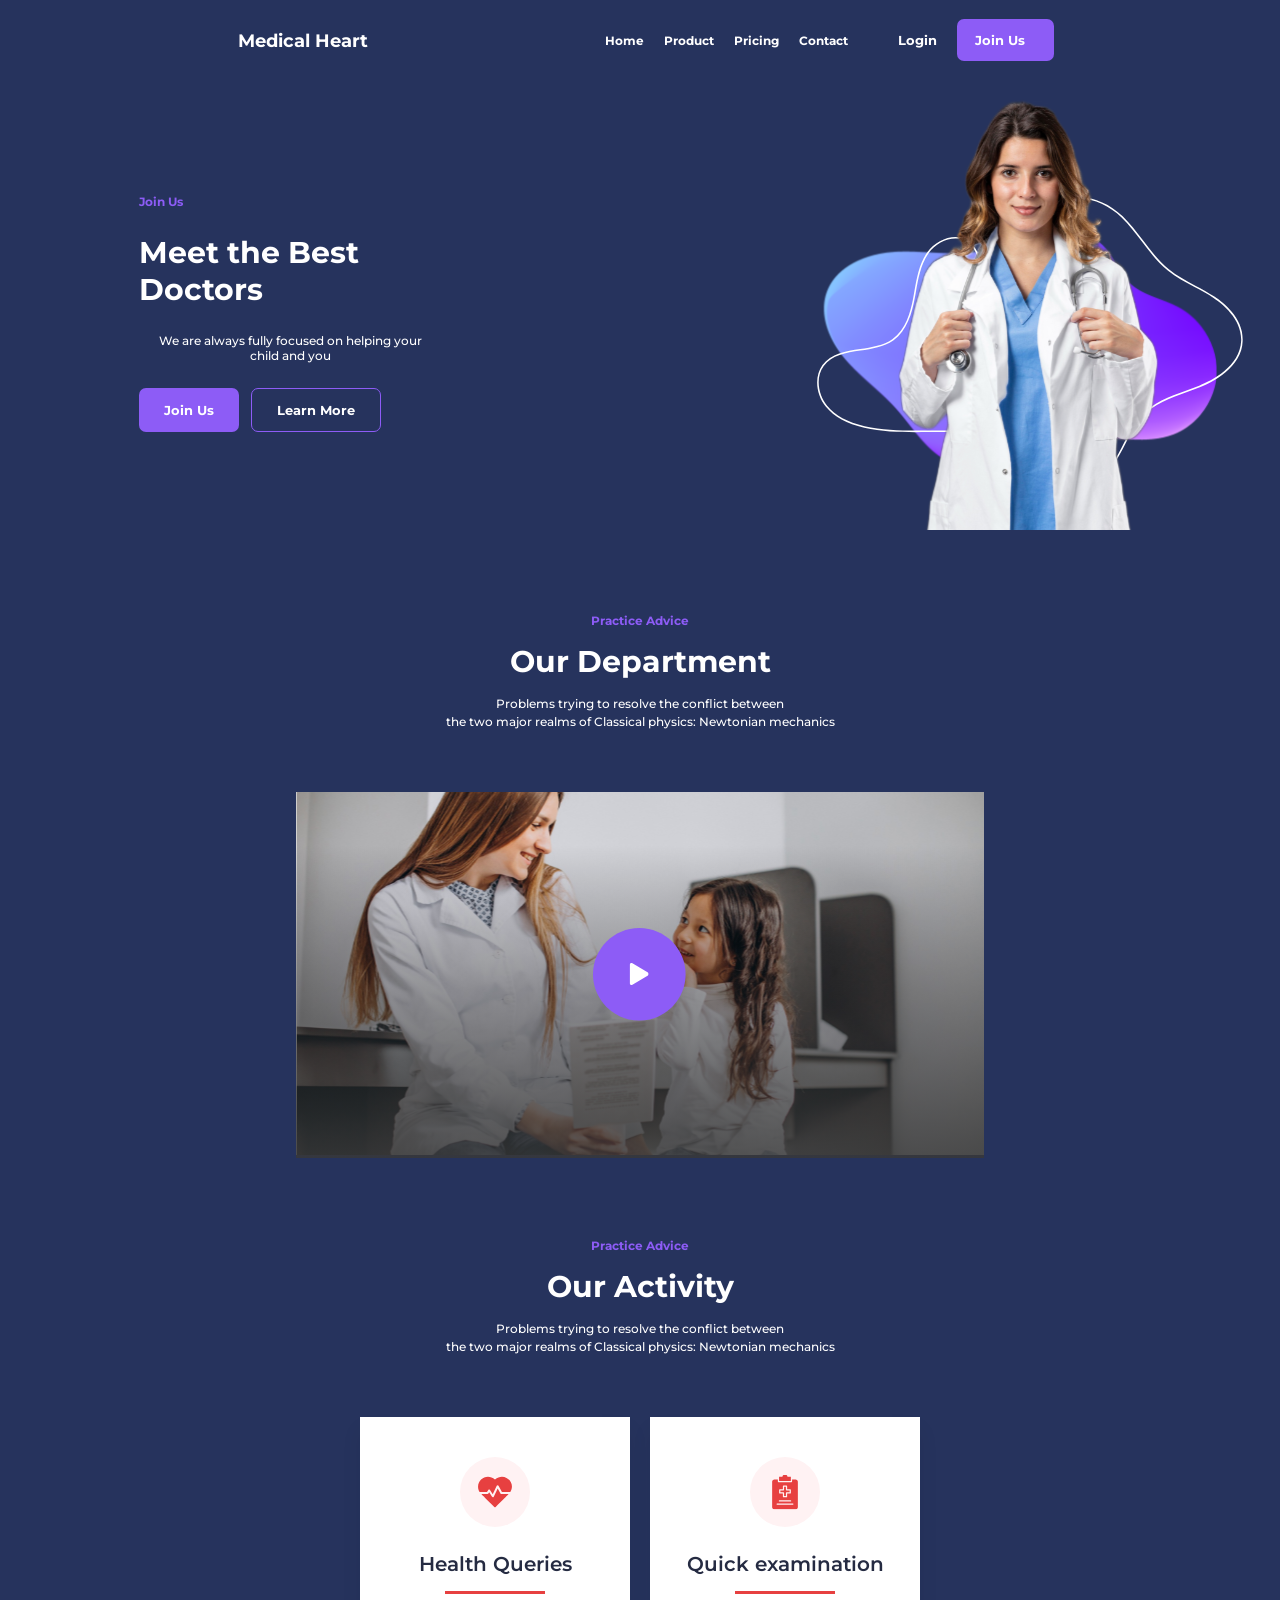
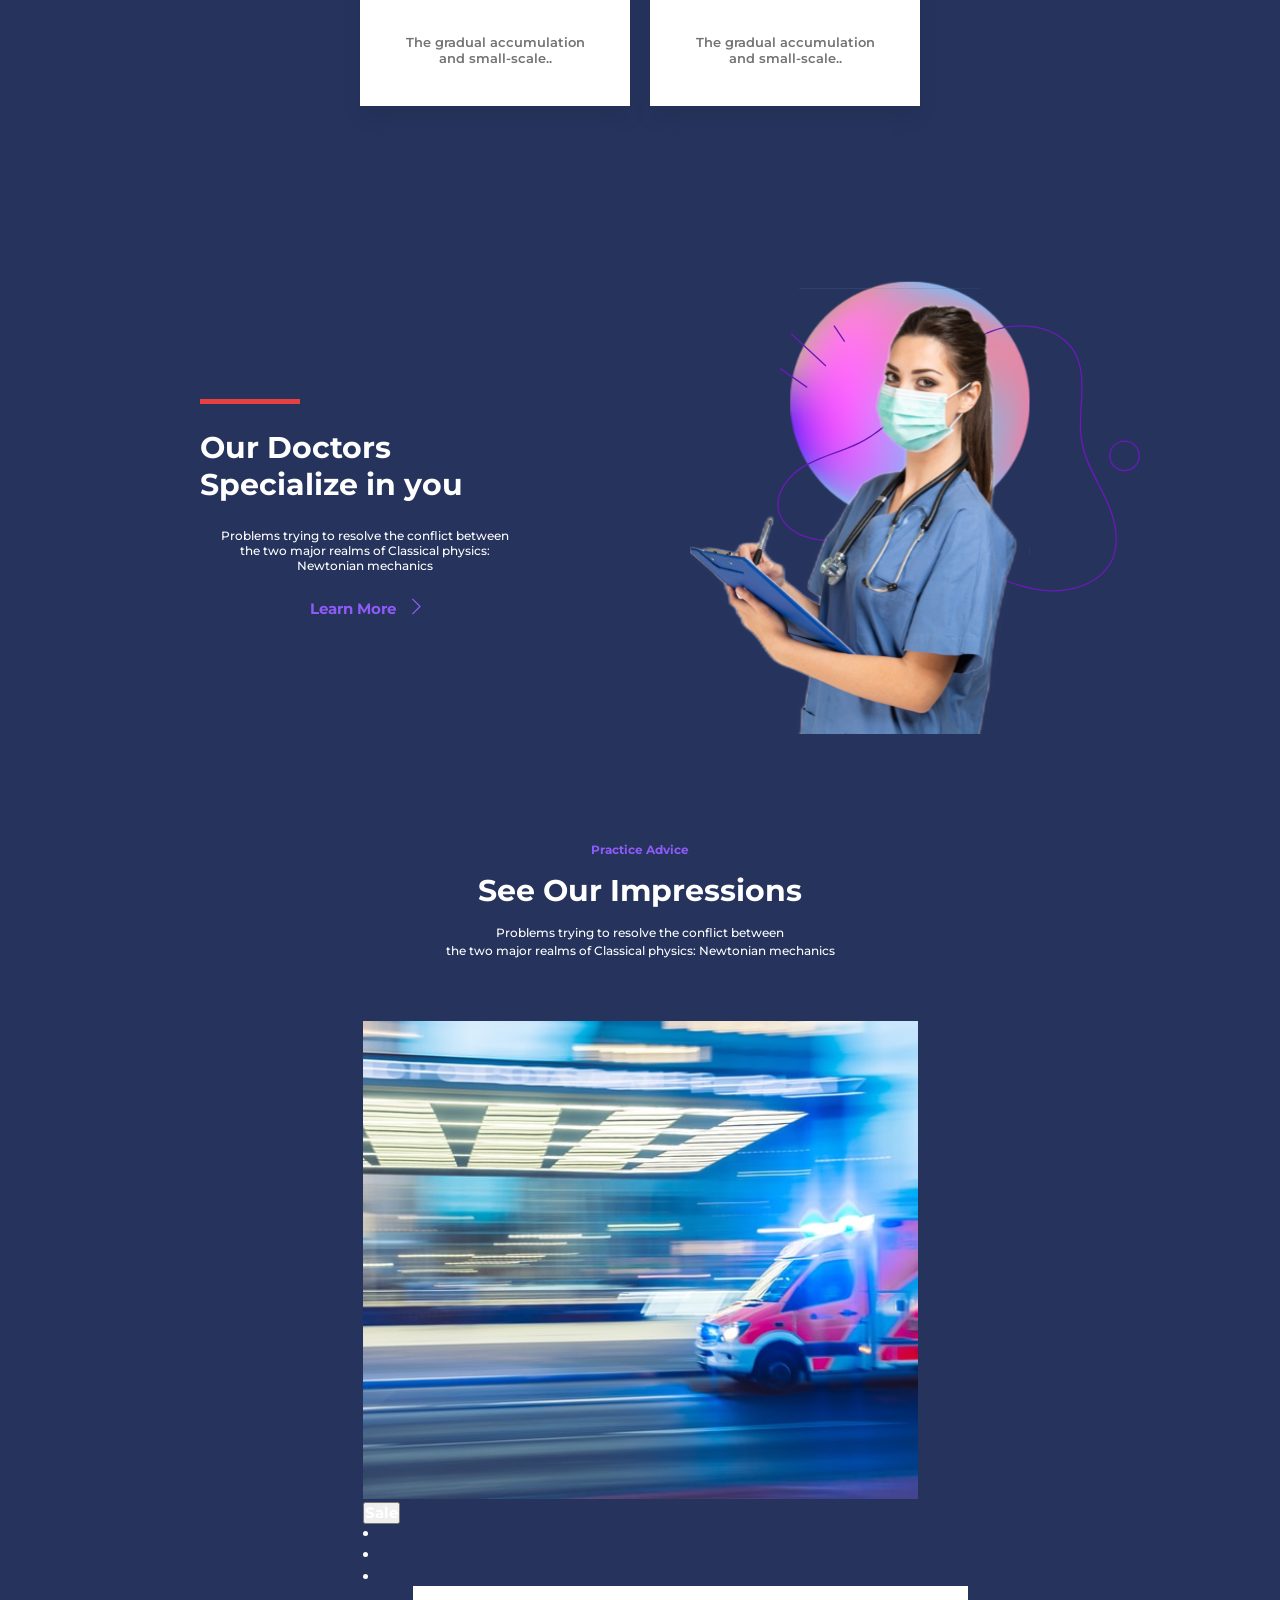
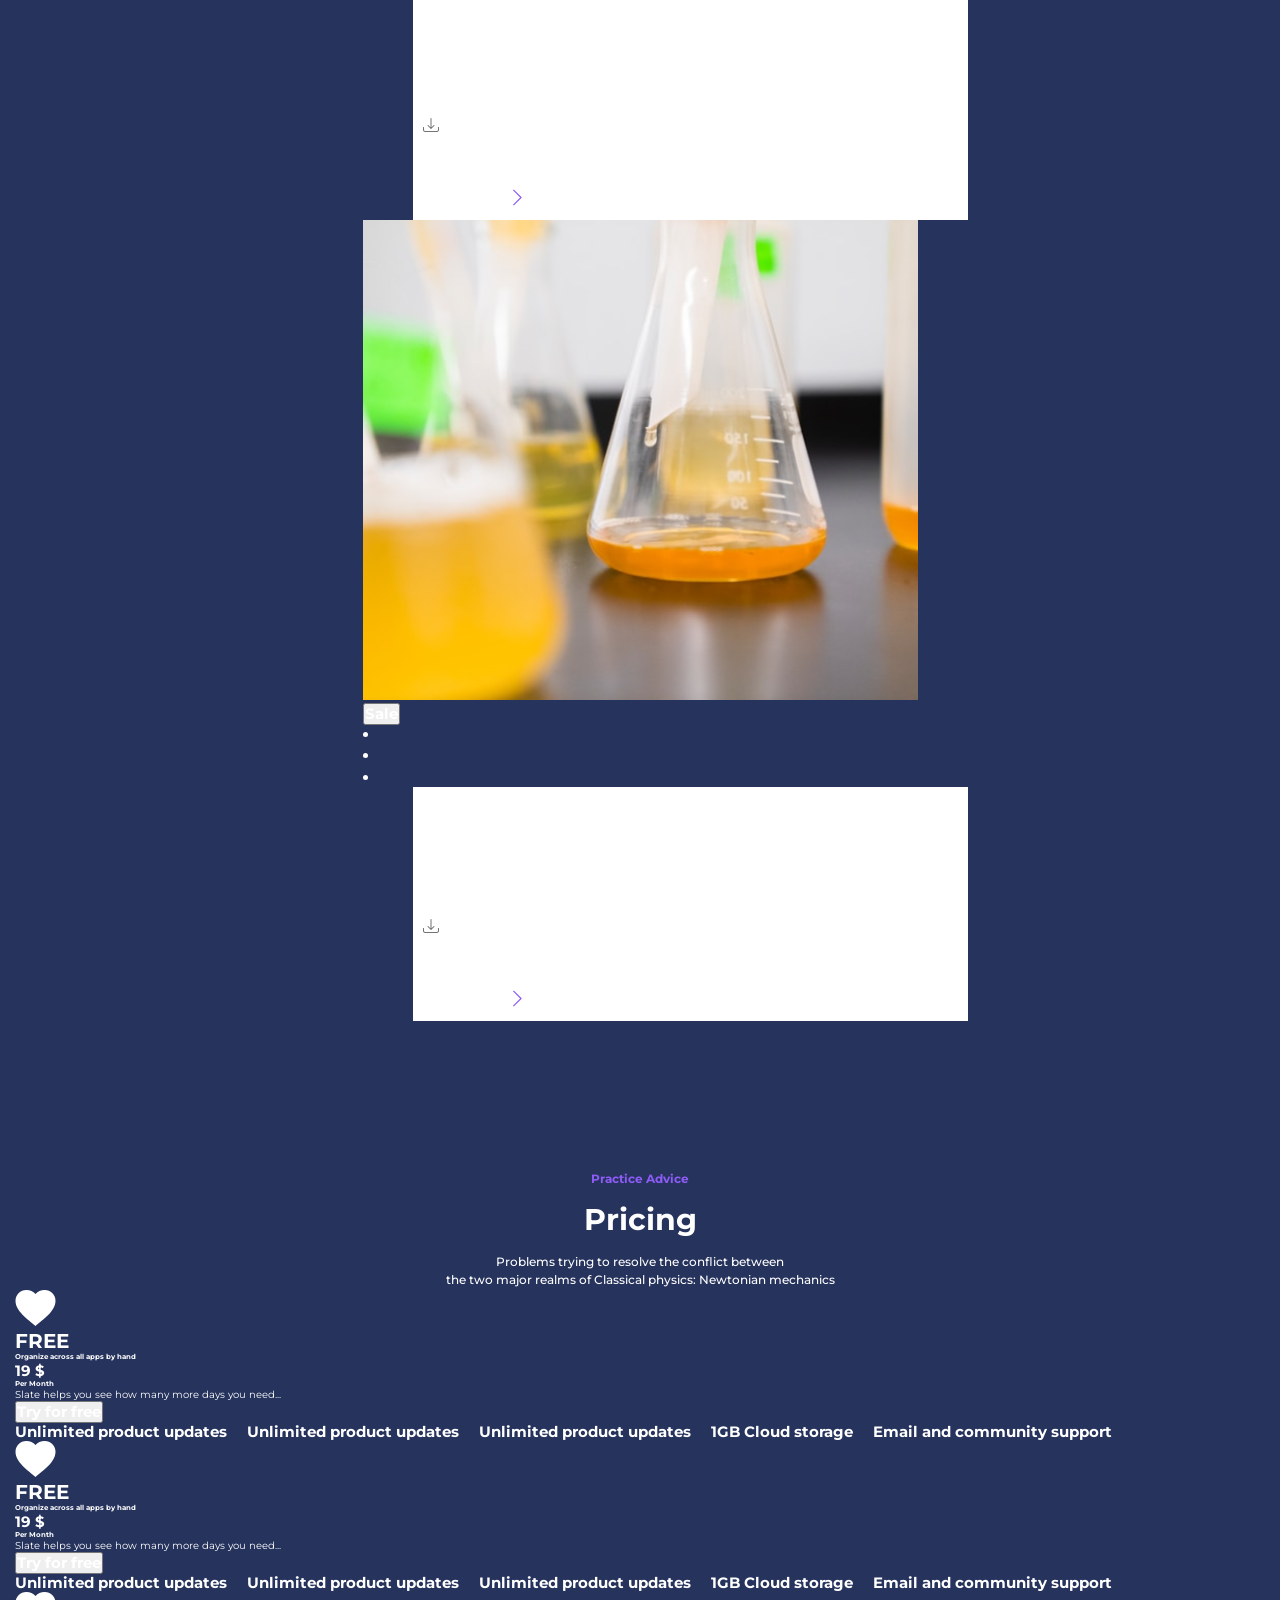
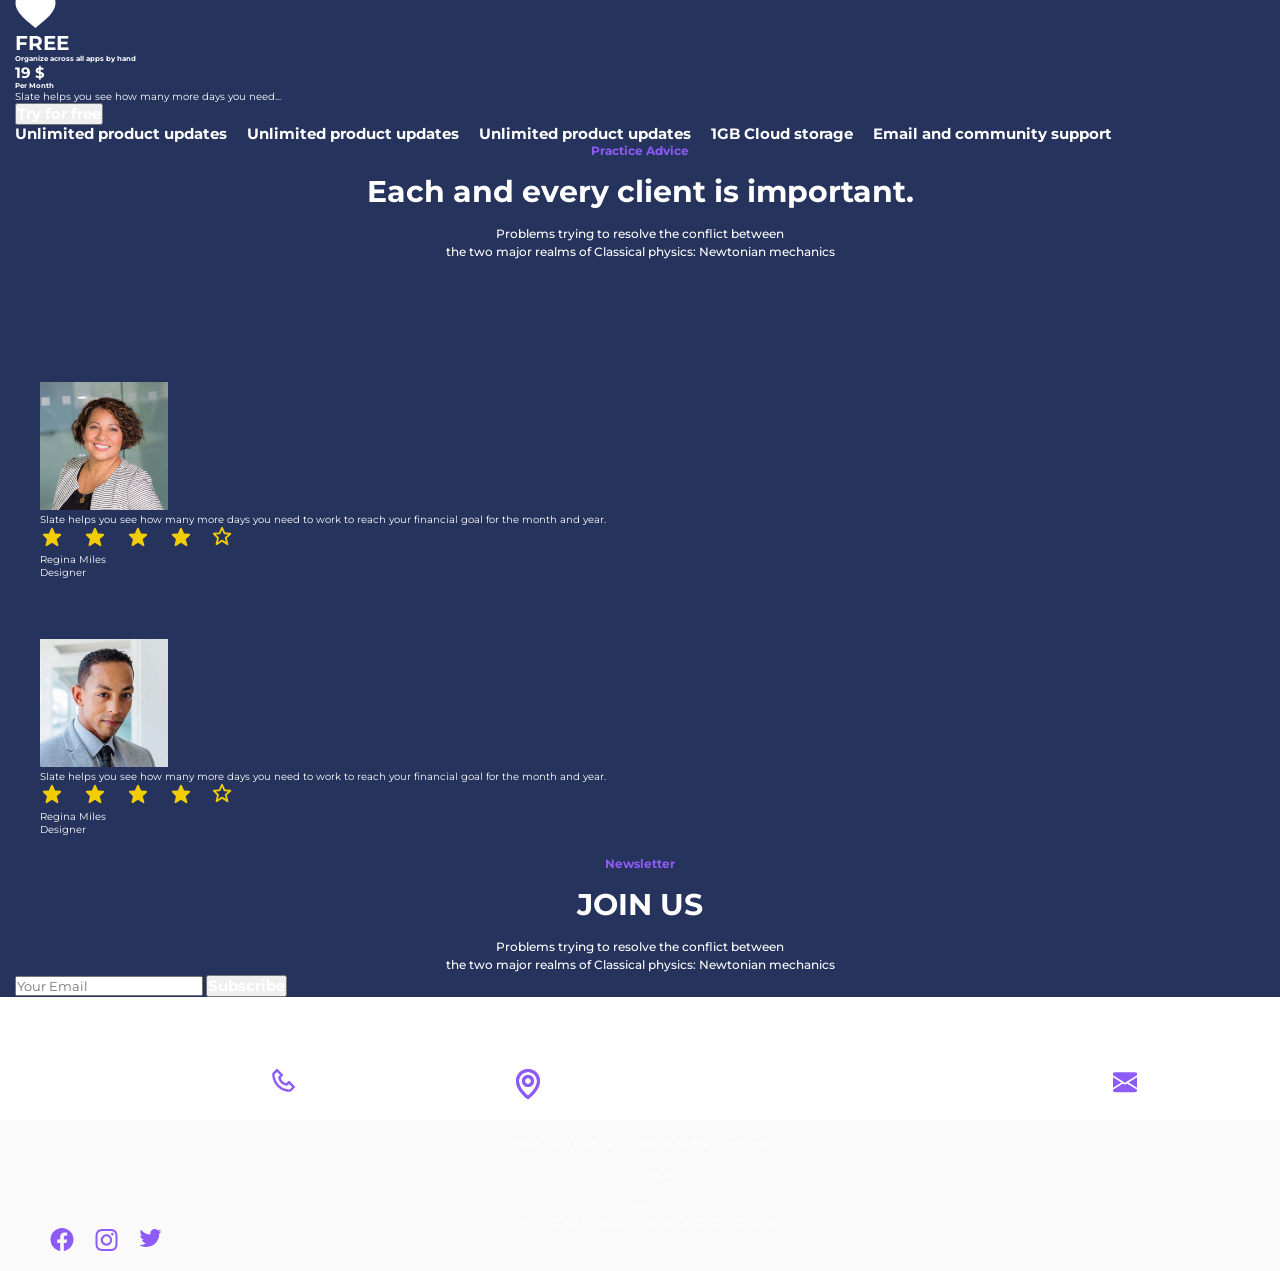
==== commit d23aae10: "add all" ====
--- a/project/index.html
+++ b/project/index.html
@@ -504,7 +504,11 @@
 
         <div class="footer_copy">
             <p class="footer_main_para">Made With Love By Figmaland All Right Reserved </p>
+<<<<<<< HEAD
             <div class="footer_social_icons">
+=======
+            <div class="social_icons">
+>>>>>>> 189e9011eb2007f146f41ef7bc81e1897967377b
                 <ul>
                     <li>
                         <a href="#">
--- a/project/style.css
+++ b/project/style.css
@@ -384,10 +384,28 @@
 /*  our doctor section end */
 
 
+<<<<<<< HEAD
 .service-cards {
   display: grid;
   grid-template-columns: repeat(2, 1fr);
   gap: 2rem;
+=======
+/* service section start */
+.service-cards{
+    display: grid;
+    grid-template-columns: repeat(2,auto);
+    gap: 2rem;
+    place-items: center;
+}
+.ambulance_service_card{
+    display: flex;
+    justify-content: center;
+    flex-direction: column;
+    align-items: center;
+    width: 100%;
+   
+    
+>>>>>>> 189e9011eb2007f146f41ef7bc81e1897967377b
 }
 
 .ambulance_service_card {
@@ -423,6 +441,7 @@
   left: 50%;
   transform: translateX(-50%);
 }
+<<<<<<< HEAD
 
 .ambulance_image {
   position: relative;
@@ -430,6 +449,14 @@
   width: 100%;
   max-width: 40rem;
   height: auto;
+=======
+.ambulance_image{
+    position: relative;
+    z-index: 0;
+    width: 100%;
+    height: 34rem;
+    
+>>>>>>> 189e9011eb2007f146f41ef7bc81e1897967377b
 }
 
 .amb_img {
--- a/project/media.css
+++ b/project/media.css
@@ -60,6 +60,12 @@
 .doctor_female_img{
     width: 100%;
     padding: 0 2rem;
+<<<<<<< HEAD
+=======
+    
+}
+.service-cards{
+>>>>>>> 189e9011eb2007f146f41ef7bc81e1897967377b
     
 }
 .service-cards {
@@ -120,6 +126,7 @@
 .client_cards{
   margin-top: 10rem;
     display: grid;
+<<<<<<< HEAD
     grid-template-columns: repeat(1,1fr);
     gap: 2rem;
     
@@ -195,6 +202,109 @@
   *{
     overflow-x: hidden;
   }
+=======
+    grid-template-columns: repeat(1,auto);
+    gap: 2rem;
+    width: 100%;
+    padding: 0;
+   
+}
+.ambulance_image{
+  min-width: 40rem;
+}
+.amb_img{
+    width: 100%;
+}
+
+.heart-card-details{
+    padding: 4rem 3.5rem;
+}
+.hero-content p:nth-of-type(2){
+  padding: 0 2rem;
+  text-align: center;
+}
+.doctor-buttons{
+  display: flex;
+  justify-content: center;
+}
+.pricing_cards{
+   grid-template-columns: repeat(1,auto);
+   padding: 0 1.5rem;
+}
+.pricing_free_circle {
+  display: none;
+}
+.activity-content p:nth-of-type(2){
+  padding: 0 1rem;
+}
+.client_cards{
+    margin-top: 10rem;
+    display: grid;
+    grid-template-columns: repeat(1,1fr);
+    gap: 2rem;
+  
+}
+ .client_first_card {
+  padding: 2rem 4rem;
+ }
+ .contact_input{
+padding: 0 1.5rem;
+  width: 100%;
+ }
+
+.footer_section{
+  width: 100%;
+   display: flex;
+    gap: 0rem;
+    justify-content: center;
+  
+    flex-direction: column;
+    
+}
+.footer_main_section{
+   padding: 0rem;
+   background-color: var(--light-text-color);
+  
+}
+.icon_list li{
+ padding: 0 5rem;
+ margin: 0 auto;
+ text-align: center;
+}
+.footer_copy{
+  width: 100%;
+  flex-direction: column;
+    display: flex;
+    background-color: var(--main-footer-color);
+    justify-content: center;
+    gap: 2rem;
+    padding: 1.5rem 5rem;
+    text-align: center;
+}
+.social_icons{
+  margin: 0 auto;
+}
+.ambulance_content {
+    
+    background-color: var(--light-text-color);
+    color: var(--text-color);
+    width: 100%;
+    padding: 1rem;
+    display: flex;
+    flex-direction: column;
+    gap: 2rem;
+    margin: 0 5rem;
+}
+
+
+}
+
+@media only screen and (max-width: 768px) {
+  
+}
+
+@media only screen and (max-width: 992px) {
+>>>>>>> 189e9011eb2007f146f41ef7bc81e1897967377b
   .navbar-list {
     display: none;
   }
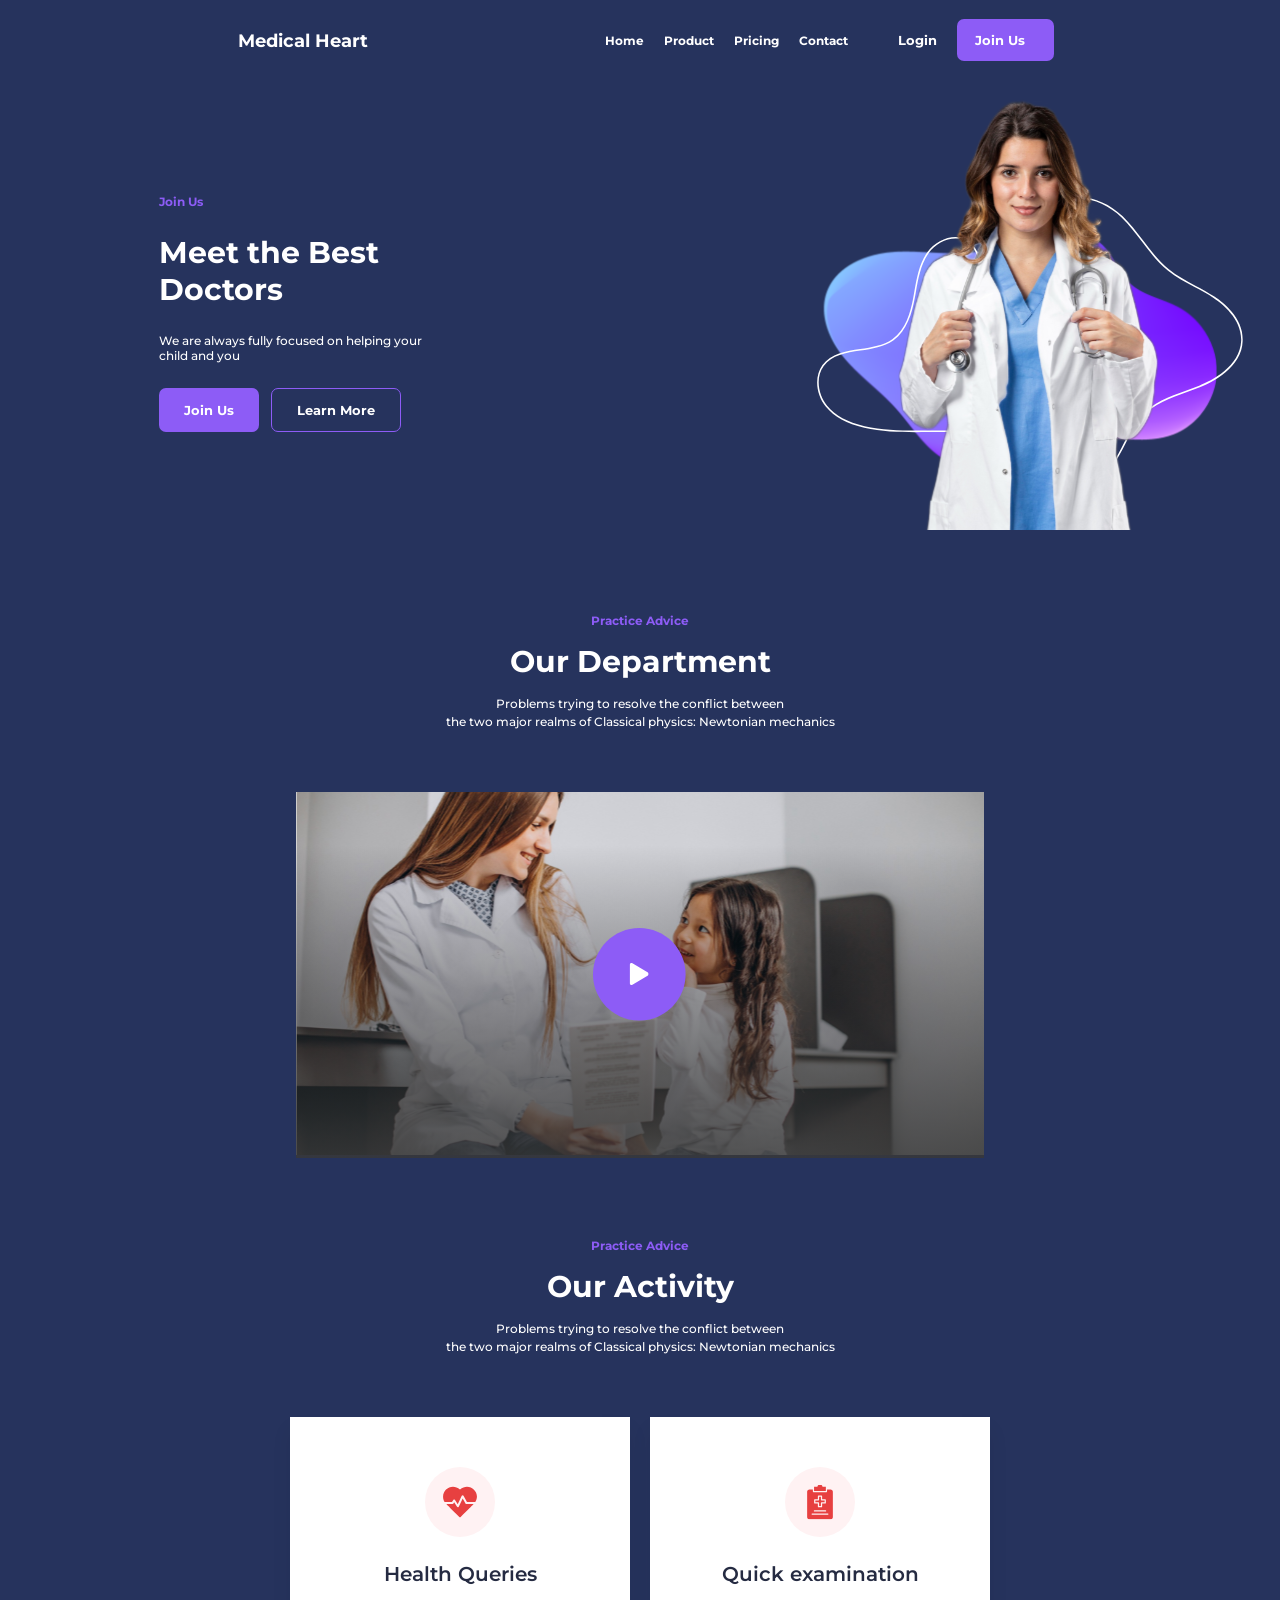
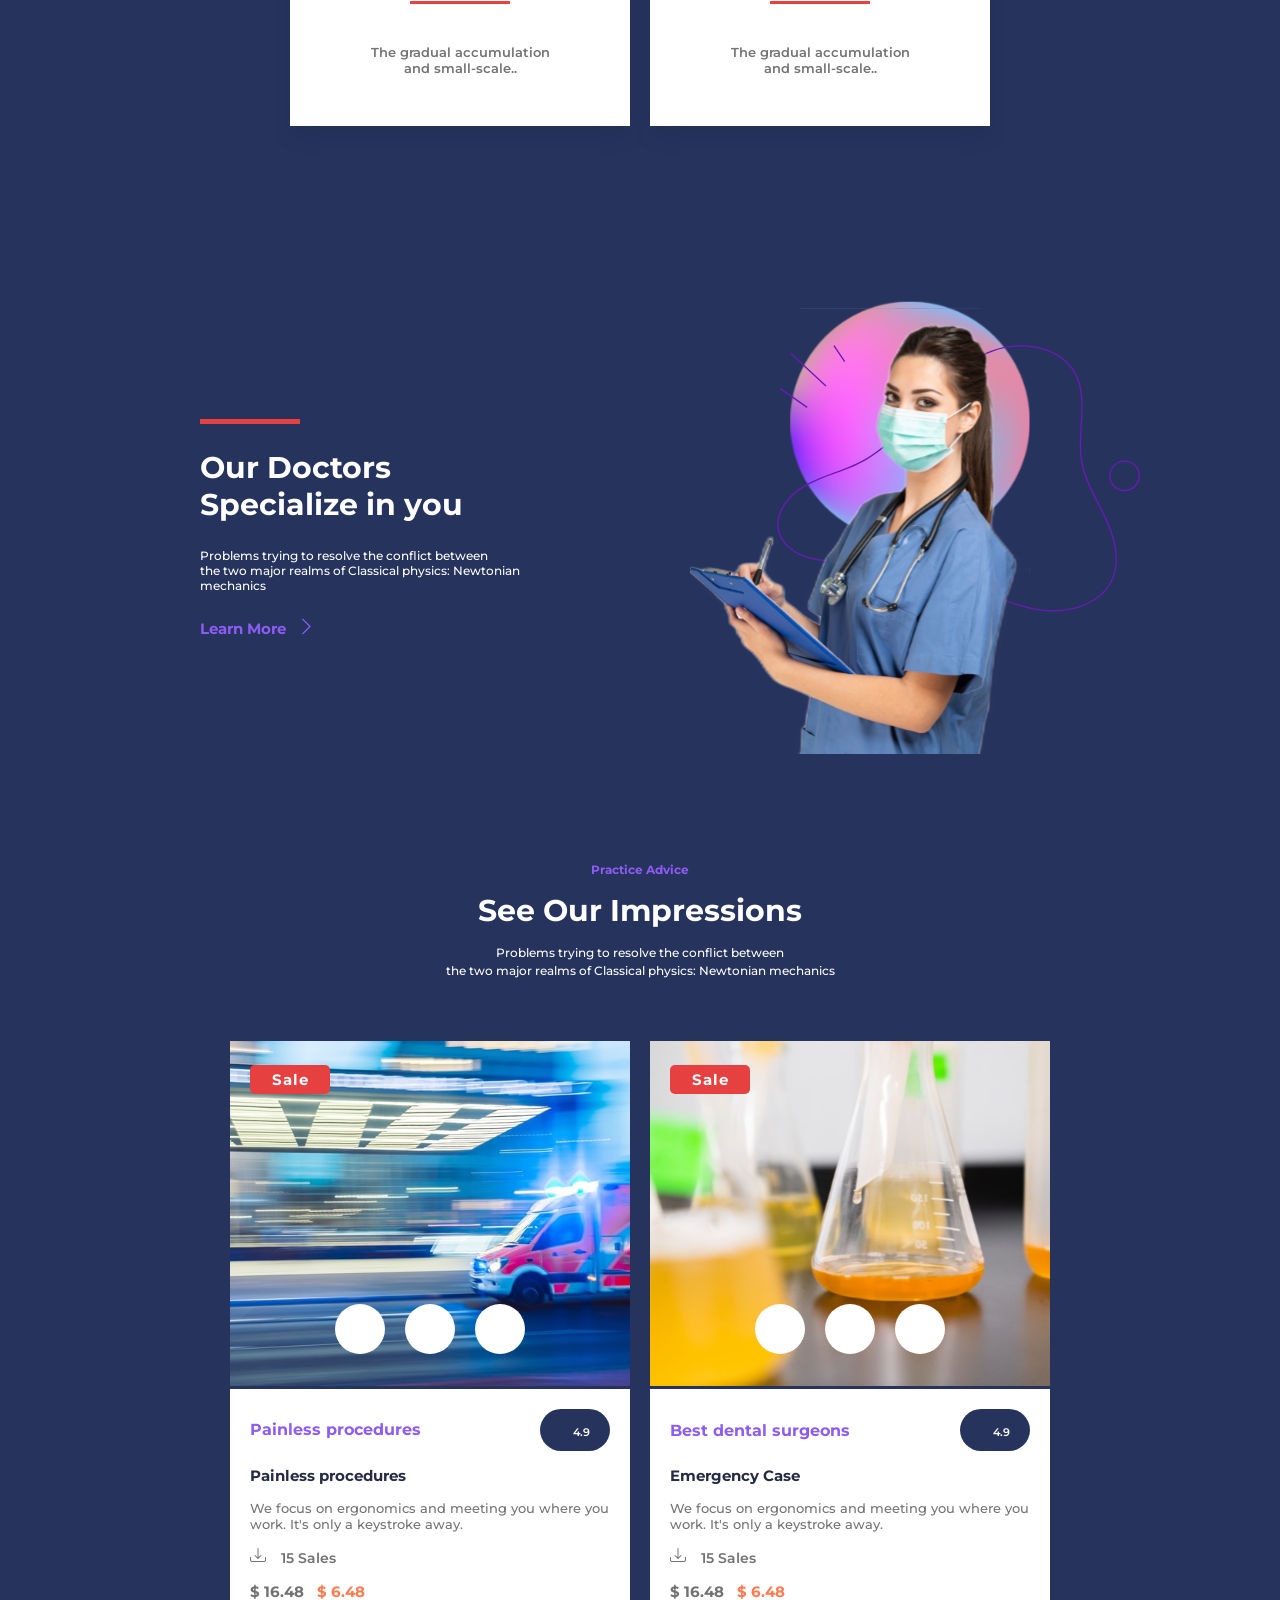
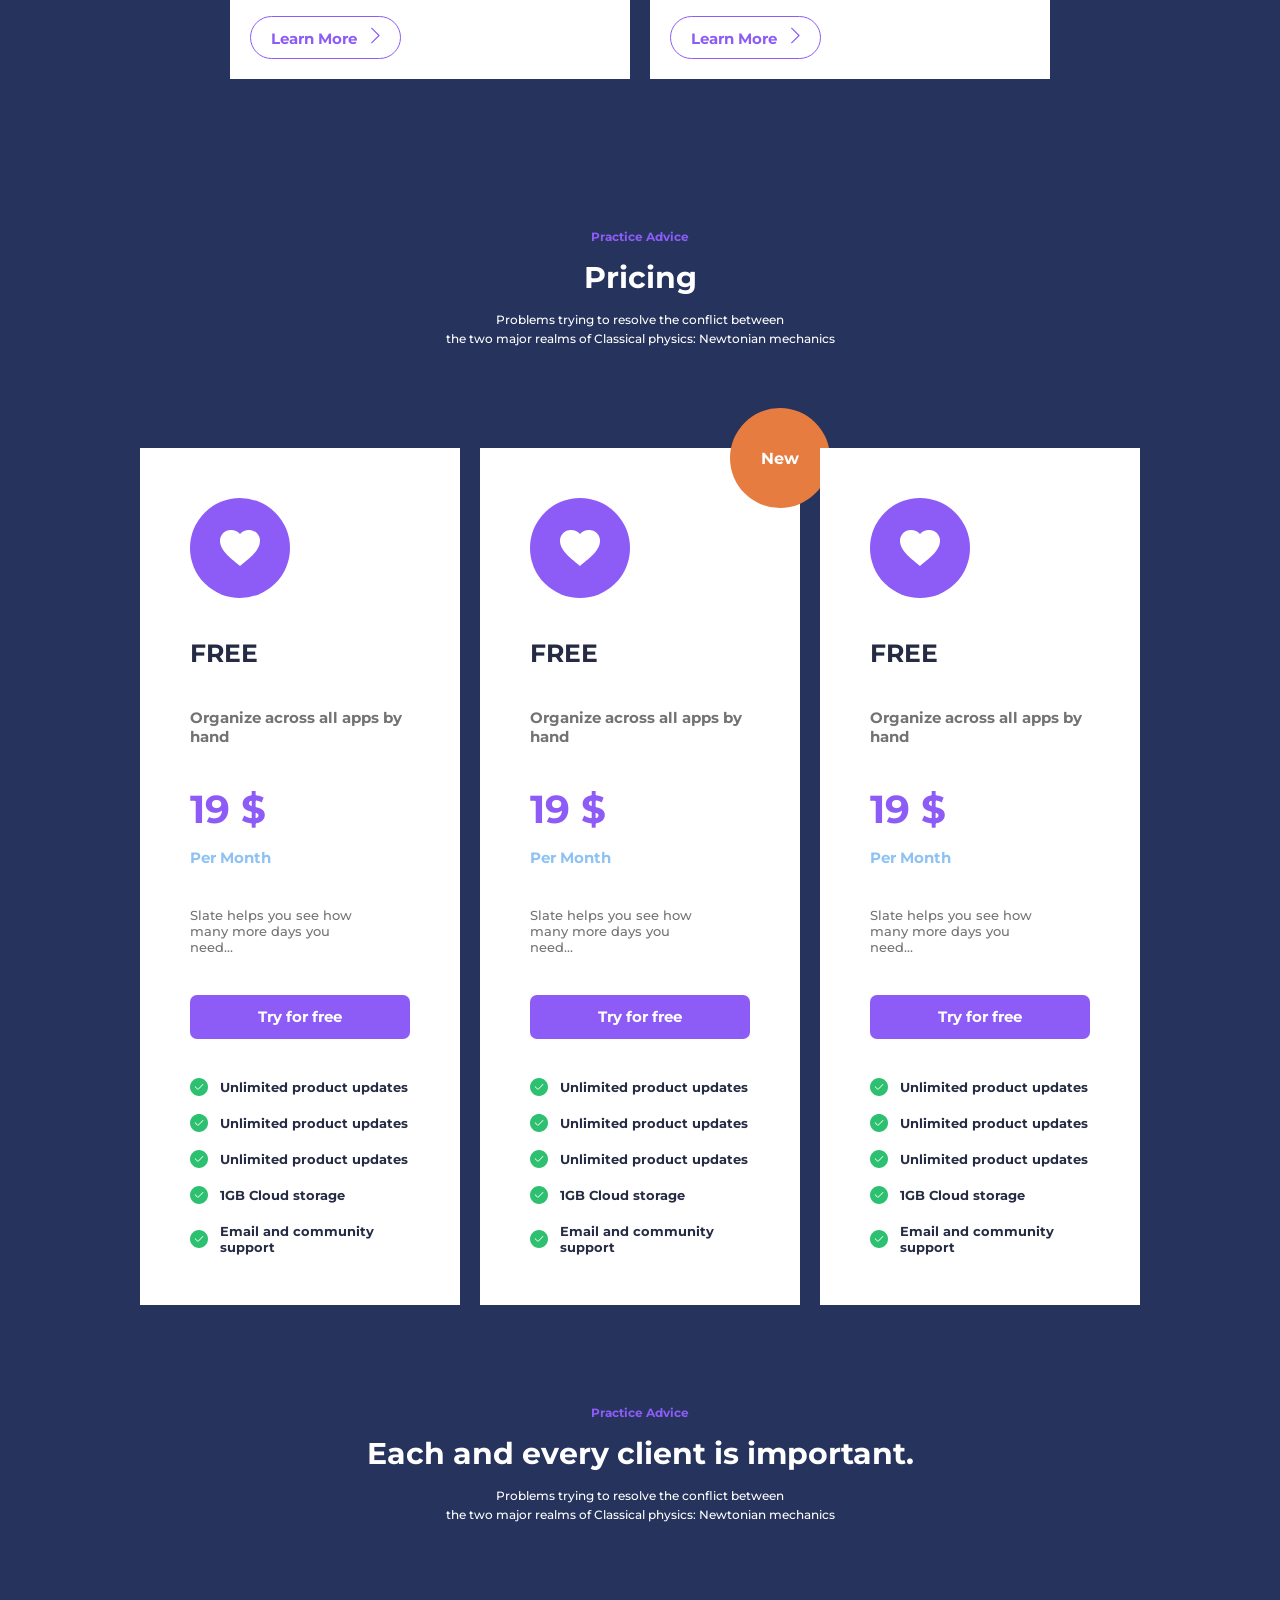
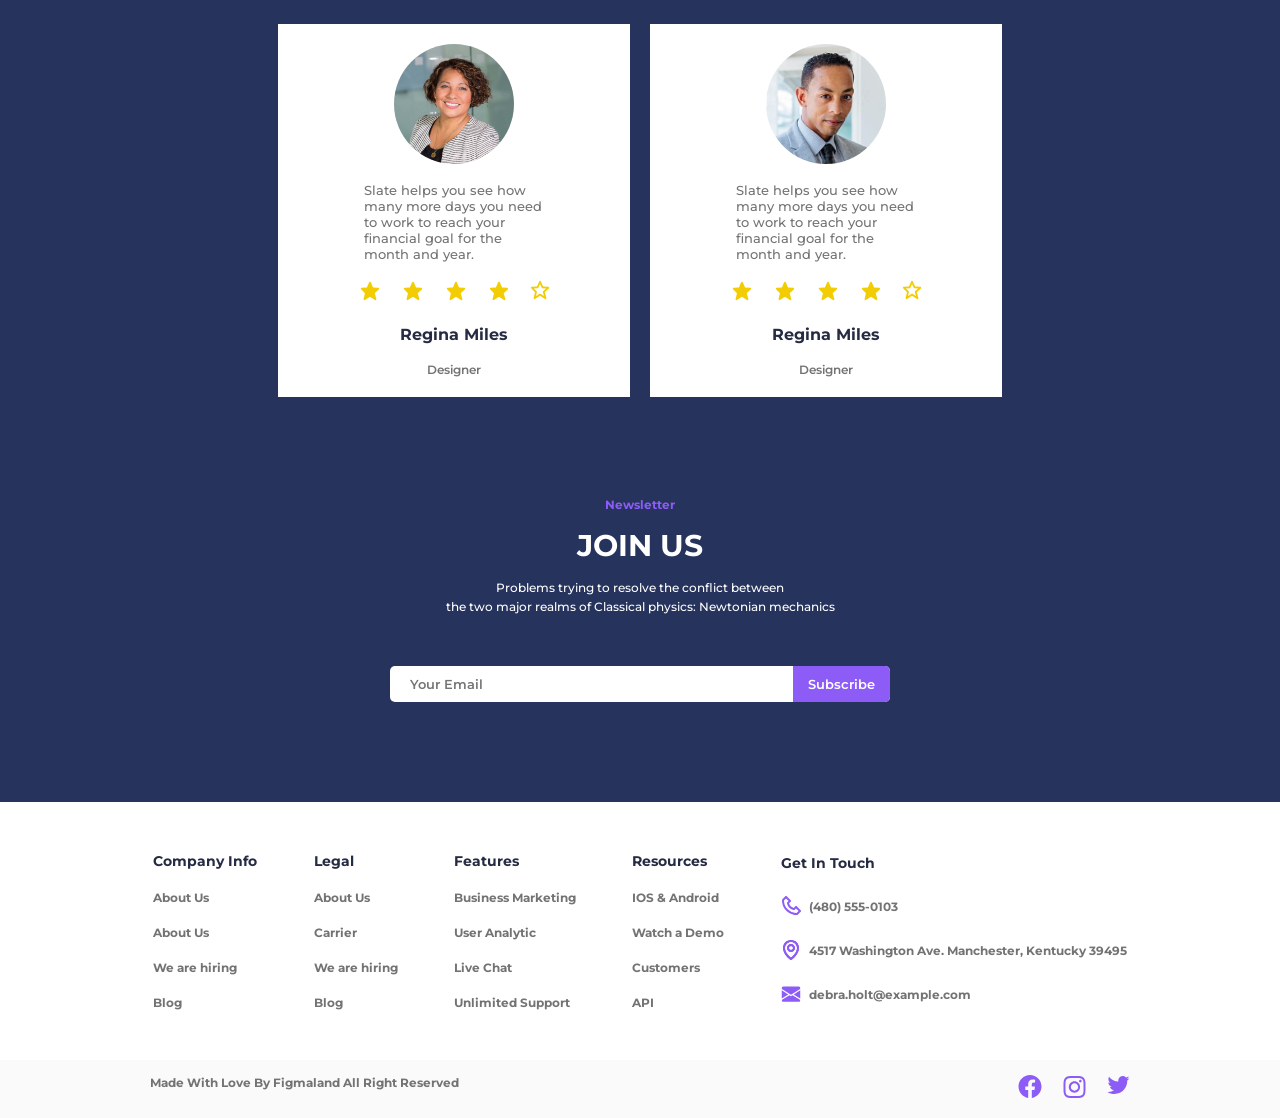
==== commit 6f742332: "solve conflict" ====
--- a/project/index.html
+++ b/project/index.html
@@ -1,535 +1,531 @@
-<!DOCTYPE html>
-<html lang="en">
-<head>
-    <meta charset="UTF-8">
-    <meta name="viewport" content="width=device-width, initial-scale=1.0">
-    <title>Medical Heart</title>
-
-    <!-- cdn link -->
-
-    <link rel="stylesheet" href="https://cdnjs.cloudflare.com/ajax/libs/font-awesome/7.0.1/css/all.min.css" integrity="sha512-2SwdPD6INVrV/lHTZbO2nodKhrnDdJK9/kg2XD1r9uGqPo1cUbujc+IYdlYdEErWNu69gVcYgdxlmVmzTWnetw==" crossorigin="anonymous" referrerpolicy="no-referrer" />
-
-    <!-- css file -->
-
-    <link rel="stylesheet" href="./style.css">
-    <link rel="stylesheet" href="./media.css">
-</head>
-<body>
-    
-    <!-- header section start -->
-    <header>
-    
-
-            <!-- Navbar start here -->
-            <nav>
-                <div class="navbar">
-                    <div class="navbar-logo">
-                        <h3 class="navbar-item">Medical Heart</h3>
-                    </div>
-                    <div class="navbar-list">
-                        <div class="navbar-list-items">
-                            
-                            <ul>
-                                <li><a href="#">Home</a></li>
-                                <li><a href="#">Product</a></li>
-                                <li><a href="#">Pricing</a></li>
-                                <li><a href="#">Contact</a></li>
-                            </ul>
-                        </div>
-                        <div class="navbar-list-buttons">
-                            <a href="#" class="login_button">Login</a>
-                            <button class="join_button">Join Us <span class="span_image"><img src="/image/vector.svg" alt=""></span></button>
-                        </div>
-                        
-            </div>
-            
-        </div>
-    </nav>
-
-    <!-- Navbar ends here -->
-</header>
-<!-- header section ends -->
-
-<!-- main section  start-->
- <main class="main">
-    <!-- hero section -->
-    <section class="hero-section">
-        <div class="hero-content">
-            
-                <h5>Join Us</h5>
-                <p>Meet the Best <br> Doctors</p>
-                <p>We are always fully focused on helping your <br>
-child and you </p>
-            
-            <div class="hero-buttons">
-                <button class="join_buttons">Join Us</button>
-                <a href="#" class="learn_more_button">Learn More</a>
-            </div>
-        </div>
-        <div class="hero-image">
-            <img src="./image/female_doctor.svg" class="hero_female_img" alt="">
-        </div>
-    </section>
-
-    <!-- hero section ends -->
-
-    <!-- department section start -->
-
-    <section class="department-section">
-        <div class="department-content">
-            <h5>Practice Advice</h5>
-            <p>Our Department</p>
-            <p>Problems trying to resolve the conflict between <br> 
-the two major realms of Classical physics: Newtonian mechanics </p>
-        </div>
-        <div class="department-image">
-            <img src="./image/department_img.svg" alt="" 
-            class="depart-img">
-        </div>
-    </section>
-
-    <!-- department section end -->
-
-    <!-- activity section start -->
-
-      <section class="activity-section">
-        <div class="activity-content">
-            <h5>Practice Advice</h5>
-            <p>Our Activity</p>
-            <p>Problems trying to resolve the conflict between <br> 
-the two major realms of Classical physics: Newtonian mechanics </p>
-        </div>
-        <div class="activity-cards">
-            
-
-                <div class="heart-card-details">
-                    <div class="activity_logo">
-                        <img src="./image/heart.svg" class="activity_heart_logo" alt="">
-                    </div>
-                    <div class="activity-sub-content">
-                        
-                        <p class="para-header">Health Queries</p>
-                        <div class="activity_border"></div>
-                        <p class="para-main">The gradual 
-                            accumulation and 
-                            small-scale..</p>
-                        </div>
-                        
-                    </div>
-                    <div class="heart-card-details">
-                <div class="activity_logo">
-                    <img src="./image/report.svg" class="activity_heart_logo" alt="">
-                </div>
-                <div class="activity-sub-content">
-
-                    <p class="para-header">Quick examination</p>
-                    <div class="activity_border"></div>
-                    <p class="para-main">The gradual 
-                        accumulation and 
-                        small-scale..</p>
-                    </div>
-                    
-                </div>
-            
-        </div>
-    </section>
-
-    <!-- activity section end -->
-
-     <!-- our doctor section start -->
-      <section class="doctor_specilize">
-
-          <div class="doctor-section">
-              <div class="hero-content">
-                  
-                  <div class="special_border"></div>
-                  <p>Our Doctors <br>
-                    Specialize in you</p>
-                    <p class="doctor-para">Problems trying to resolve the conflict between 
-<br> the two major realms of Classical physics: 
-Newtonian mechanics  </p>
-
-<div class="doctor-buttons">
-    <a href="#" class="learn_more_doctor">Learn More </a>
-    <span><img src="./image/next_arrow.svg" alt=""></span>
-</div>
-</div>
-<div class="hero-image">
-    <img src="./image/female_nurse.svg" class="doctor_female_img" alt="">
-</div>
-</div>
-</section>
-
-<!-- our doctor section ends -->
-
- <!-- service section start -->
-
-      <section class="activity-section">
-        <div class="activity-content">
-            <h5>Practice Advice</h5>
-            <p>See Our Impressions</p>
-            <p>Problems trying to resolve the conflict between <br> 
-the two major realms of Classical physics: Newtonian mechanics </p>
-        </div>
-        <div class="service-cards">
-            <div class="ambulance_service_card">
-                <div class="ambulance_image">
-                    <img src="./image/ambulance_img.svg" class="amb_img" alt="">
-                    <span class="service_button">
-                        <button>Sale</button>
-                    </span>
-                     <div class="service_icons">
-                       <li class="doctor_list"><i class="fa-regular fa-heart"></i></li>
-                       <li class="doctor_list"><i class="fa-solid fa-cart-shopping"></i></li>
-                       <li class="doctor_list"><i class="fa-solid fa-eye"></i></li>
-                    </div>
-                    
-                        
-                    
-                   
-                </div>
-                <div class="ambulance_content">
-                    <div class="ambulance_main_para">
-                        <p class="painless_para">Painless procedures</p>
-                        <div class="rate_content">
-
-                            <span class="rate"><i class="fa-solid fa-star"></i>4.9</span>
-                        </div>
-                    </div>
-                    <p class="painless_header_para">Painless procedures</p>
-                    <p class="painless_main_para">We focus on ergonomics and meeting 
-you where you work. It's only a 
-keystroke away.</p>
-                    <div class="download_sale">
-                        <span><img src="./image/download.svg" alt="">15 Sales</span>
-                    </div>
-                    <div class="service_spans">
-                        <span>$ 16.48</span>
-                        <span>$ 6.48</span>
-                    </div>
-                    <a href="#" class="lear_more_service">Learn More <img src="./image/next_arrow.svg" alt=""></a>
-
-                </div>
-            </div>
-            <div class="ambulance_service_card">
-                <div class="ambulance_image">
-                    <img src="./image/practical.svg" class="amb_img" alt="">
-                    <span class="service_button">
-                        <button>Sale</button>
-                    </span>
-                     <div class="service_icons">
-                       <li class="doctor_list"><i class="fa-regular fa-heart"></i></li>
-                       <li class="doctor_list"><i class="fa-solid fa-cart-shopping"></i></li>
-                       <li class="doctor_list"><i class="fa-solid fa-eye"></i></li>
-                    </div>
-                    
-                        
-                    
-                   
-                </div>
-                <div class="ambulance_content">
-                    <div class="ambulance_main_para">
-                        <p class="painless_para">Best dental surgeons</p>
-                        <div class="rate_content">
-
-                            <span class="rate"><i class="fa-solid fa-star"></i>4.9</span>
-                        </div>
-                    </div>
-                    <p class="painless_header_para">Emergency Case</p>
-                    <p class="painless_main_para">We focus on ergonomics and meeting 
-you where you work. It's only a 
-keystroke away.</p>
-                    <div class="download_sale">
-                        <span><img src="./image/download.svg" alt="">15 Sales</span>
-                    </div>
-                    <div class="service_spans">
-                        <span>$ 16.48</span>
-                        <span>$ 6.48</span>
-                    </div>
-                    <a href="#" class="lear_more_service">Learn More <img src="./image/next_arrow.svg" alt=""></a>
-
-                </div>
-            </div>
-        </div>
-    </section>
-
-    <!-- service section end -->
-
-    <!-- Pricing section start -->
-
-    <section class="pricing_section">
-
-        <div class="activity-content">
-            <h5>Practice Advice</h5>
-            <p>Pricing</p>
-            <p>Problems trying to resolve the conflict between <br> 
-the two major realms of Classical physics: Newtonian mechanics </p>
-        </div>
-
-        <div class="pricing_cards">
-            <div class="pricing_first_cards">
-                <div class="circle_pricing">
-                    <img src="./image/white_heart.svg" alt="">
-                </div>
-                <h3 class="pricing_header">FREE</h3>
-                <h6 class="pricing_main_header">Organize across all apps by 
-hand</h6>
-                <div class="pricing_span">
-                    <h2 class="dollar_header">19 $</h2>
-                    <h6>Per Month</h6>
-                </div>
-                <p class="pricing_main_para">Slate helps you see how 
-many more days you need...</p>
-                <button class="free_button">Try for free</button>
-
-                <div>
-                    <ul class="pricing_list">
-                        <li>Unlimited product updates</li>
-                        <li>Unlimited product updates</li>
-                        <li>Unlimited product updates</li>
-                        <li>1GB  Cloud storage</li>
-                        <li>Email and community support</li>
-                    </ul>
-                </div>
-
-            </div>
-             <div class="pricing_first_cards">
-                
-                <div class="circle_pricing">
-                    <img src="./image/white_heart.svg" alt="">
-                </div>
-                <h3 class="pricing_header">FREE</h3>
-                <h6 class="pricing_main_header">Organize across all apps by 
-hand</h6>
-                <div class="pricing_span">
-                    <h2 class="dollar_header">19 $</h2>
-                    <h6>Per Month</h6>
-                </div>
-                <p class="pricing_main_para">Slate helps you see how 
-many more days you need...</p>
-                <button class="free_button">Try for free</button>
-
-                <div>
-                    <ul class="pricing_list">
-                        <li>Unlimited product updates</li>
-                        <li>Unlimited product updates</li>
-                        <li>Unlimited product updates</li>
-                        <li>1GB  Cloud storage</li>
-                        <li>Email and community support</li>
-                    </ul>
-                </div>
-                <span class="pricing_free_circle">
-                    <h1>New</h1>
-                </span>
-
-            </div>
-             <div class="pricing_first_cards">
-                <div class="circle_pricing">
-                    <img src="./image/white_heart.svg" alt="">
-                </div>
-                <h3 class="pricing_header">FREE</h3>
-                <h6 class="pricing_main_header">Organize across all apps by 
-hand</h6>
-                <div class="pricing_span">
-                    <h2 class="dollar_header">19 $</h2>
-                    <h6>Per Month</h6>
-                </div>
-                <p class="pricing_main_para">Slate helps you see how 
-many more days you need...</p>
-                <button class="free_button">Try for free</button>
-
-                <div>
-                    <ul class="pricing_list">
-                        <li>Unlimited product updates</li>
-                        <li>Unlimited product updates</li>
-                        <li>Unlimited product updates</li>
-                        <li>1GB  Cloud storage</li>
-                        <li>Email and community support</li>
-                    </ul>
-                </div>
-
-            </div>
-        </div>
-
-    </section>
-    
-    <!-- Pricing section end -->
-
-    <!-- client section start -->
-
-
-    <section class="client_section">
-        <div class="activity-content">
-            <h5>Practice Advice</h5>
-            <p>Each and every client is important.</p>
-            <p>Problems trying to resolve the conflict between <br> 
-the two major realms of Classical physics: Newtonian mechanics </p>
-        </div>
-
-        <div class="client_cards">
-            <div class="client_first_card">
-               
-                    <img src="./image/testimonial_female.svg" class="female_client_img"   alt="">
-               
-                    <p class="pricing_main_para">Slate helps you see  how many more days 
-you need to work to 
-reach your financial 
-goal for the month 
-and year.</p>
-                        <div>
-
-                            <ul>
-                                <li><img src="./image/yellow_vector.svg" alt=""></li>
-                            <li><img src="./image/yellow_vector.svg" alt=""></li>
-                            <li><img src="./image/yellow_vector.svg" alt=""></li>
-                            <li><img src="./image/yellow_vector.svg" alt=""></li>
-                            <li><img src="./image/yellow_black_vector.svg" alt=""></li>
-                        </ul>
-                    </div>
-                    <p class="client_header_para">Regina Miles</p>
-                    <p class="client_main_para">Designer</p>
-
-                    </div>
-             <div class="client_first_card">
-               
-                    <img src="./image/testimonial_male.svg" class="female_client_img"   alt="">
-               
-                    <p class="pricing_main_para">Slate helps you see  how many more days 
-you need to work to 
-reach your financial 
-goal for the month 
-and year.</p>
-                        <div>
-
-                            <ul>
-                                <li><img src="./image/yellow_vector.svg" alt=""></li>
-                            <li><img src="./image/yellow_vector.svg" alt=""></li>
-                            <li><img src="./image/yellow_vector.svg" alt=""></li>
-                            <li><img src="./image/yellow_vector.svg" alt=""></li>
-                            <li><img src="./image/yellow_black_vector.svg" alt=""></li>
-                        </ul>
-                    </div>
-                    <p class="client_header_para">Regina Miles</p>
-                    <p class="client_main_para">Designer</p>
-
-                    </div>
-                </div>
-            </section>
-            
-
-    <!-- client section end -->
-
-    <!-- join us section start -->
-
-    <section class="contact_section">
-        <div class="activity-content">
-            <h5>Newsletter</h5>
-            <p>JOIN US</p>
-            <p>Problems trying to resolve the conflict between <br> 
-the two major realms of Classical physics: Newtonian mechanics </p>
-        </div>
-        <div class="contact_input">
-            <input type="email" name="email" id="email" placeholder="Your Email">
-            <button class="contact_button">Subscribe</button>
-        </div>
-    </section>
-
-    <!-- join us section end -->
-
-</main>
-<!-- footer start -->
- <footer>
-    <div class="footer_section footer_main_section">
-      
-            <ul>
-                <li class="main_footer_list">Company Info</li>
-                <li>About Us</li>
-                <li>About Us</li>
-                <li>We are hiring</li>
-                <li>Blog</li>
-            </ul>
-            
-            <ul>
-                <li class="main_footer_list">Legal</li>
-                <li>About Us</li>
-                <li>Carrier</li>
-                <li>We are hiring</li>
-                <li>Blog</li>
-            </ul>
-            
-            <ul>
-                <li class="main_footer_list">Features</li>
-                <li>Business Marketing</li>
-                <li>User Analytic</li>
-                <li>Live Chat</li>
-                <li>Unlimited Support</li>
-            </ul>
-       
-            <ul>
-                <li class="main_footer_list">Resources</li>
-                <li>IOS & Android</li>
-                <li>Watch a Demo</li>
-                <li>Customers</li>
-                <li>API</li>
-            </ul>
-            
-           <ul class="icon_list">
-  <li class="main_footer_list">Get In Touch</li>
-
-  <li>
-    <a href="#">
-      <span><img src="./image/phone.svg" alt=""></span>
-      (480) 555-0103
-    </a>
-  </li>
-
-  <li>
-    <a href="#">
-      <span><img src="./image/location.svg" alt=""></span>
-      4517 Washington Ave. Manchester, Kentucky 39495
-    </a>
-  </li>
-
-  <li>
-    <a href="#">
-      <span><img src="./image/email.svg" alt=""></span>
-      debra.holt@example.com
-    </a>
-  </li>
-</ul>
-
-                
-            </div>
-        </div>
-
-        <div class="footer_copy">
-            <p class="footer_main_para">Made With Love By Figmaland All Right Reserved </p>
-<<<<<<< HEAD
-            <div class="footer_social_icons">
-=======
-            <div class="social_icons">
->>>>>>> 189e9011eb2007f146f41ef7bc81e1897967377b
-                <ul>
-                    <li>
-                        <a href="#">
-                            <span><img src="./image/facebook.svg" alt=""></span>
-                        </a>
-                    </li>
-                    <li>
-                        <a href="#">
-                            <span><img src="./image/instagram.svg" alt=""></span>
-                        </a>
-                    </li>
-                    <li>
-                        <a href="#">
-                            <span><img src="./image/twitter.svg" alt=""></span>
-                        </a>
-                    </li>
-                </ul>
-            </div>
-        </div>
-
- </footer>
-<!-- footer end -->
-</body>
+<!DOCTYPE html>
+<html lang="en">
+<head>
+    <meta charset="UTF-8">
+    <meta name="viewport" content="width=device-width, initial-scale=1.0">
+    <title>Medical Heart</title>
+
+    <!-- cdn link -->
+
+    <link rel="stylesheet" href="https://cdnjs.cloudflare.com/ajax/libs/font-awesome/7.0.1/css/all.min.css" integrity="sha512-2SwdPD6INVrV/lHTZbO2nodKhrnDdJK9/kg2XD1r9uGqPo1cUbujc+IYdlYdEErWNu69gVcYgdxlmVmzTWnetw==" crossorigin="anonymous" referrerpolicy="no-referrer" />
+
+    <!-- css file -->
+
+    <link rel="stylesheet" href="./style.css">
+    <link rel="stylesheet" href="./media.css">
+</head>
+<body>
+    
+    <!-- header section start -->
+    <header>
+    
+
+            <!-- Navbar start here -->
+            <nav>
+                <div class="navbar">
+                    <div class="navbar-logo">
+                        <h3 class="navbar-item">Medical Heart</h3>
+                    </div>
+                    <div class="navbar-list">
+                        <div class="navbar-list-items">
+                            
+                            <ul>
+                                <li><a href="#">Home</a></li>
+                                <li><a href="#">Product</a></li>
+                                <li><a href="#">Pricing</a></li>
+                                <li><a href="#">Contact</a></li>
+                            </ul>
+                        </div>
+                        <div class="navbar-list-buttons">
+                            <a href="#" class="login_button">Login</a>
+                            <button class="join_button">Join Us <span class="span_image"><img src="/image/vector.svg" alt=""></span></button>
+                        </div>
+                        
+            </div>
+            
+        </div>
+    </nav>
+
+    <!-- Navbar ends here -->
+</header>
+<!-- header section ends -->
+
+<!-- main section  start-->
+ <main class="main">
+    <!-- hero section -->
+    <section class="hero-section">
+        <div class="hero-content">
+            
+                <h5>Join Us</h5>
+                <p>Meet the Best <br> Doctors</p>
+                <p>We are always fully focused on helping your <br>
+child and you </p>
+            
+            <div class="hero-buttons">
+                <button class="join_buttons">Join Us</button>
+                <a href="#" class="learn_more_button">Learn More</a>
+            </div>
+        </div>
+        <div class="hero-image">
+            <img src="./image/female_doctor.svg" class="hero_female_img" alt="">
+        </div>
+    </section>
+
+    <!-- hero section ends -->
+
+    <!-- department section start -->
+
+    <section class="department-section">
+        <div class="department-content">
+            <h5>Practice Advice</h5>
+            <p>Our Department</p>
+            <p>Problems trying to resolve the conflict between <br> 
+the two major realms of Classical physics: Newtonian mechanics </p>
+        </div>
+        <div class="department-image">
+            <img src="./image/department_img.svg" alt="" 
+            class="depart-img">
+        </div>
+    </section>
+
+    <!-- department section end -->
+
+    <!-- activity section start -->
+
+      <section class="activity-section">
+        <div class="activity-content">
+            <h5>Practice Advice</h5>
+            <p>Our Activity</p>
+            <p>Problems trying to resolve the conflict between <br> 
+the two major realms of Classical physics: Newtonian mechanics </p>
+        </div>
+        <div class="activity-cards">
+            
+
+                <div class="heart-card-details">
+                    <div class="activity_logo">
+                        <img src="./image/heart.svg" class="activity_heart_logo" alt="">
+                    </div>
+                    <div class="activity-sub-content">
+                        
+                        <p class="para-header">Health Queries</p>
+                        <div class="activity_border"></div>
+                        <p class="para-main">The gradual 
+                            accumulation and 
+                            small-scale..</p>
+                        </div>
+                        
+                    </div>
+                    <div class="heart-card-details">
+                <div class="activity_logo">
+                    <img src="./image/report.svg" class="activity_heart_logo" alt="">
+                </div>
+                <div class="activity-sub-content">
+
+                    <p class="para-header">Quick examination</p>
+                    <div class="activity_border"></div>
+                    <p class="para-main">The gradual 
+                        accumulation and 
+                        small-scale..</p>
+                    </div>
+                    
+                </div>
+            
+        </div>
+    </section>
+
+    <!-- activity section end -->
+
+     <!-- our doctor section start -->
+      <section class="doctor_specilize">
+
+          <div class="doctor-section">
+              <div class="hero-content">
+                  
+                  <div class="special_border"></div>
+                  <p>Our Doctors <br>
+                    Specialize in you</p>
+                    <p class="doctor-para">Problems trying to resolve the conflict between 
+<br> the two major realms of Classical physics: 
+Newtonian mechanics  </p>
+
+<div class="doctor-buttons">
+    <a href="#" class="learn_more_doctor">Learn More </a>
+    <span><img src="./image/next_arrow.svg" alt=""></span>
+</div>
+</div>
+<div class="hero-image">
+    <img src="./image/female_nurse.svg" class="doctor_female_img" alt="">
+</div>
+</div>
+</section>
+
+<!-- our doctor section ends -->
+
+ <!-- service section start -->
+
+      <section class="activity-section">
+        <div class="activity-content">
+            <h5>Practice Advice</h5>
+            <p>See Our Impressions</p>
+            <p>Problems trying to resolve the conflict between <br> 
+the two major realms of Classical physics: Newtonian mechanics </p>
+        </div>
+        <div class="service-cards">
+            <div class="ambulance_service_card">
+                <div class="ambulance_image">
+                    <img src="./image/ambulance_img.svg" class="amb_img" alt="">
+                    <span class="service_button">
+                        <button>Sale</button>
+                    </span>
+                     <div class="service_icons">
+                       <li class="doctor_list"><i class="fa-regular fa-heart"></i></li>
+                       <li class="doctor_list"><i class="fa-solid fa-cart-shopping"></i></li>
+                       <li class="doctor_list"><i class="fa-solid fa-eye"></i></li>
+                    </div>
+                    
+                        
+                    
+                   
+                </div>
+                <div class="ambulance_content">
+                    <div class="ambulance_main_para">
+                        <p class="painless_para">Painless procedures</p>
+                        <div class="rate_content">
+
+                            <span class="rate"><i class="fa-solid fa-star"></i>4.9</span>
+                        </div>
+                    </div>
+                    <p class="painless_header_para">Painless procedures</p>
+                    <p class="painless_main_para">We focus on ergonomics and meeting 
+you where you work. It's only a 
+keystroke away.</p>
+                    <div class="download_sale">
+                        <span><img src="./image/download.svg" alt="">15 Sales</span>
+                    </div>
+                    <div class="service_spans">
+                        <span>$ 16.48</span>
+                        <span>$ 6.48</span>
+                    </div>
+                    <a href="#" class="lear_more_service">Learn More <img src="./image/next_arrow.svg" alt=""></a>
+
+                </div>
+            </div>
+            <div class="ambulance_service_card">
+                <div class="ambulance_image">
+                    <img src="./image/practical.svg" class="amb_img" alt="">
+                    <span class="service_button">
+                        <button>Sale</button>
+                    </span>
+                     <div class="service_icons">
+                       <li class="doctor_list"><i class="fa-regular fa-heart"></i></li>
+                       <li class="doctor_list"><i class="fa-solid fa-cart-shopping"></i></li>
+                       <li class="doctor_list"><i class="fa-solid fa-eye"></i></li>
+                    </div>
+                    
+                        
+                    
+                   
+                </div>
+                <div class="ambulance_content">
+                    <div class="ambulance_main_para">
+                        <p class="painless_para">Best dental surgeons</p>
+                        <div class="rate_content">
+
+                            <span class="rate"><i class="fa-solid fa-star"></i>4.9</span>
+                        </div>
+                    </div>
+                    <p class="painless_header_para">Emergency Case</p>
+                    <p class="painless_main_para">We focus on ergonomics and meeting 
+you where you work. It's only a 
+keystroke away.</p>
+                    <div class="download_sale">
+                        <span><img src="./image/download.svg" alt="">15 Sales</span>
+                    </div>
+                    <div class="service_spans">
+                        <span>$ 16.48</span>
+                        <span>$ 6.48</span>
+                    </div>
+                    <a href="#" class="lear_more_service">Learn More <img src="./image/next_arrow.svg" alt=""></a>
+
+                </div>
+            </div>
+        </div>
+    </section>
+
+    <!-- service section end -->
+
+    <!-- Pricing section start -->
+
+    <section class="pricing_section">
+
+        <div class="activity-content">
+            <h5>Practice Advice</h5>
+            <p>Pricing</p>
+            <p>Problems trying to resolve the conflict between <br> 
+the two major realms of Classical physics: Newtonian mechanics </p>
+        </div>
+
+        <div class="pricing_cards">
+            <div class="pricing_first_cards">
+                <div class="circle_pricing">
+                    <img src="./image/white_heart.svg" alt="">
+                </div>
+                <h3 class="pricing_header">FREE</h3>
+                <h6 class="pricing_main_header">Organize across all apps by 
+hand</h6>
+                <div class="pricing_span">
+                    <h2 class="dollar_header">19 $</h2>
+                    <h6>Per Month</h6>
+                </div>
+                <p class="pricing_main_para">Slate helps you see how 
+many more days you need...</p>
+                <button class="free_button">Try for free</button>
+
+                <div>
+                    <ul class="pricing_list">
+                        <li>Unlimited product updates</li>
+                        <li>Unlimited product updates</li>
+                        <li>Unlimited product updates</li>
+                        <li>1GB  Cloud storage</li>
+                        <li>Email and community support</li>
+                    </ul>
+                </div>
+
+            </div>
+             <div class="pricing_first_cards">
+                
+                <div class="circle_pricing">
+                    <img src="./image/white_heart.svg" alt="">
+                </div>
+                <h3 class="pricing_header">FREE</h3>
+                <h6 class="pricing_main_header">Organize across all apps by 
+hand</h6>
+                <div class="pricing_span">
+                    <h2 class="dollar_header">19 $</h2>
+                    <h6>Per Month</h6>
+                </div>
+                <p class="pricing_main_para">Slate helps you see how 
+many more days you need...</p>
+                <button class="free_button">Try for free</button>
+
+                <div>
+                    <ul class="pricing_list">
+                        <li>Unlimited product updates</li>
+                        <li>Unlimited product updates</li>
+                        <li>Unlimited product updates</li>
+                        <li>1GB  Cloud storage</li>
+                        <li>Email and community support</li>
+                    </ul>
+                </div>
+                <span class="pricing_free_circle">
+                    <h1>New</h1>
+                </span>
+
+            </div>
+             <div class="pricing_first_cards">
+                <div class="circle_pricing">
+                    <img src="./image/white_heart.svg" alt="">
+                </div>
+                <h3 class="pricing_header">FREE</h3>
+                <h6 class="pricing_main_header">Organize across all apps by 
+hand</h6>
+                <div class="pricing_span">
+                    <h2 class="dollar_header">19 $</h2>
+                    <h6>Per Month</h6>
+                </div>
+                <p class="pricing_main_para">Slate helps you see how 
+many more days you need...</p>
+                <button class="free_button">Try for free</button>
+
+                <div>
+                    <ul class="pricing_list">
+                        <li>Unlimited product updates</li>
+                        <li>Unlimited product updates</li>
+                        <li>Unlimited product updates</li>
+                        <li>1GB  Cloud storage</li>
+                        <li>Email and community support</li>
+                    </ul>
+                </div>
+
+            </div>
+        </div>
+
+    </section>
+    
+    <!-- Pricing section end -->
+
+    <!-- client section start -->
+
+
+    <section class="client_section">
+        <div class="activity-content">
+            <h5>Practice Advice</h5>
+            <p>Each and every client is important.</p>
+            <p>Problems trying to resolve the conflict between <br> 
+the two major realms of Classical physics: Newtonian mechanics </p>
+        </div>
+
+        <div class="client_cards">
+            <div class="client_first_card">
+               
+                    <img src="./image/testimonial_female.svg" class="female_client_img"   alt="">
+               
+                    <p class="pricing_main_para">Slate helps you see  how many more days 
+you need to work to 
+reach your financial 
+goal for the month 
+and year.</p>
+                        <div>
+
+                            <ul>
+                                <li><img src="./image/yellow_vector.svg" alt=""></li>
+                            <li><img src="./image/yellow_vector.svg" alt=""></li>
+                            <li><img src="./image/yellow_vector.svg" alt=""></li>
+                            <li><img src="./image/yellow_vector.svg" alt=""></li>
+                            <li><img src="./image/yellow_black_vector.svg" alt=""></li>
+                        </ul>
+                    </div>
+                    <p class="client_header_para">Regina Miles</p>
+                    <p class="client_main_para">Designer</p>
+
+                    </div>
+             <div class="client_first_card">
+               
+                    <img src="./image/testimonial_male.svg" class="female_client_img"   alt="">
+               
+                    <p class="pricing_main_para">Slate helps you see  how many more days 
+you need to work to 
+reach your financial 
+goal for the month 
+and year.</p>
+                        <div>
+
+                            <ul>
+                                <li><img src="./image/yellow_vector.svg" alt=""></li>
+                            <li><img src="./image/yellow_vector.svg" alt=""></li>
+                            <li><img src="./image/yellow_vector.svg" alt=""></li>
+                            <li><img src="./image/yellow_vector.svg" alt=""></li>
+                            <li><img src="./image/yellow_black_vector.svg" alt=""></li>
+                        </ul>
+                    </div>
+                    <p class="client_header_para">Regina Miles</p>
+                    <p class="client_main_para">Designer</p>
+
+                    </div>
+                </div>
+            </section>
+            
+
+    <!-- client section end -->
+
+    <!-- join us section start -->
+
+    <section class="contact_section">
+        <div class="activity-content">
+            <h5>Newsletter</h5>
+            <p>JOIN US</p>
+            <p>Problems trying to resolve the conflict between <br> 
+the two major realms of Classical physics: Newtonian mechanics </p>
+        </div>
+        <div class="contact_input">
+            <input type="email" name="email" id="email" placeholder="Your Email">
+            <button class="contact_button">Subscribe</button>
+        </div>
+    </section>
+
+    <!-- join us section end -->
+
+</main>
+<!-- footer start -->
+ <footer>
+    <div class="footer_section footer_main_section">
+      
+            <ul>
+                <li class="main_footer_list">Company Info</li>
+                <li>About Us</li>
+                <li>About Us</li>
+                <li>We are hiring</li>
+                <li>Blog</li>
+            </ul>
+            
+            <ul>
+                <li class="main_footer_list">Legal</li>
+                <li>About Us</li>
+                <li>Carrier</li>
+                <li>We are hiring</li>
+                <li>Blog</li>
+            </ul>
+            
+            <ul>
+                <li class="main_footer_list">Features</li>
+                <li>Business Marketing</li>
+                <li>User Analytic</li>
+                <li>Live Chat</li>
+                <li>Unlimited Support</li>
+            </ul>
+       
+            <ul>
+                <li class="main_footer_list">Resources</li>
+                <li>IOS & Android</li>
+                <li>Watch a Demo</li>
+                <li>Customers</li>
+                <li>API</li>
+            </ul>
+            
+           <ul class="icon_list">
+  <li class="main_footer_list">Get In Touch</li>
+
+  <li>
+    <a href="#">
+      <span><img src="./image/phone.svg" alt=""></span>
+      (480) 555-0103
+    </a>
+  </li>
+
+  <li>
+    <a href="#">
+      <span><img src="./image/location.svg" alt=""></span>
+      4517 Washington Ave. Manchester, Kentucky 39495
+    </a>
+  </li>
+
+  <li>
+    <a href="#">
+      <span><img src="./image/email.svg" alt=""></span>
+      debra.holt@example.com
+    </a>
+  </li>
+</ul>
+
+                
+            </div>
+        </div>
+
+        <div class="footer_copy">
+            <p class="footer_main_para">Made With Love By Figmaland All Right Reserved </p>
+            <div class="social_icons">
+                <ul>
+                    <li>
+                        <a href="#">
+                            <span><img src="./image/facebook.svg" alt=""></span>
+                        </a>
+                    </li>
+                    <li>
+                        <a href="#">
+                            <span><img src="./image/instagram.svg" alt=""></span>
+                        </a>
+                    </li>
+                    <li>
+                        <a href="#">
+                            <span><img src="./image/twitter.svg" alt=""></span>
+                        </a>
+                    </li>
+                </ul>
+            </div>
+        </div>
+
+ </footer>
+<!-- footer end -->
+</body>
 </html> 
--- a/project/style.css
+++ b/project/style.css
@@ -1,870 +1,843 @@
-@font-face {
-    font-family: "monostret";
-    src: url("./Montserrat/Montserrat-VariableFont_wght.ttf");
-}
-
-* {
-    padding: 0;
-    margin: 0;
-    box-sizing: border-box;
-    font-family: "monostret", sans-serif;
-    color: var(--light-text-color);
-    /* border: .2rem solid black; */
-    transition: 0.3s all ease-in-out;
-
-}
-
-:root {
-    --dark-background-color: #26335D;
-    --light-text-color: #FFFFFF;
-    --primary-color: #8D5CF6;
-    --faded-secondary-color-2: #FFF2F3;
-    --text-color: #252B42;
-    --danger-color:#E74040;
-    --second-text-color:#737373;
-    --yellow-text-color:#FFCE31;
-    --dark-bg-color:#26335D;
-    --secondary-color-1:#FF7B52;
-    --disabled-element-color:#8EC2F2;
-    --alert-color:#E77C40;
-    --main-footer-color:#FAFAFA;
-}
-
-html {
-    font-size: 62.5%;
-}
-
-body {
-    background-color: var(--dark-background-color);
-}
-
-/* Basic style */
-.fa-solid{
-    font-size: 1.8rem;
-}
-h3 {
-    font-weight: 700;
-    font-size: 2rem;
-
-}
-
-h5 {
-    color: var(--primary-color);
-    font-size: 1.5rem;
-}
-
-ul {
-    list-style-type: none;
-    display: flex;
-    gap: 2rem;
-}
-
-li {
-    font-size: 1.45rem;
-    font-weight: 700;
-}
-
-a {
-
-    text-decoration: none;
-    font-size: 1.45rem;
-    font-weight: 700;
-}
-
-button {
-
-    font-size: 1.45rem;
-    font-weight: 700;
-}
-
-/* Navbar section start */
-
-.navbar {
-    width: 100%;
-    height: 5.69rem;
-    display: flex;
-    align-items: center;
-    justify-content: space-evenly;
-    margin-top: 1.2rem;
-    
-}
-
-.navbar-item {
-    width: 100%;
-    height: 2rem;
-    font-size:1.8rem;
-    padding: 0 1.2rem;
-}
-
-.navbar-list {
-    /* width: 45%; */
-    height: 3.63rem;
-    display: flex;
-    justify-content: space-between;
-    align-items: center;
-    gap: 5rem;
-   
-}
-
-.navbar-list-buttons {
-    display: flex;
-    align-items: center;
-    gap: 2rem;
-}
-
-.join_button {
-    background-color: var(--primary-color);
-    padding: 1.3rem 1.8rem;
-    border-radius: .7rem;
-    border: none;
-    font-size: 1.3rem;
-}
-
-.span_image {
-    margin-left: .7rem;
-}
-
-.navbar-list-items ul li a{
-    font-size: 1.2rem;
-}
-.login_button{
-    font-size: 1.3rem;
-}
-
-/* navbar end */
-
-
-/* Hero section start */
-
-.hero-section {
-    display: grid;
-    grid-template-columns: repeat(2, 1fr);
-    place-items: center;
-    margin: 2.5rem;
-    gap: 5rem;
-}
-
-.hero-content {
-    display: flex;
-    flex-direction: column;
-    gap: 2.5rem;
-}
-.hero-content h5{
-    font-size: 1.2rem;
-}
-
-.hero-content p:nth-of-type(1) {
-    font-size: 3rem;
-    font-weight: 700;
-}
-
-.hero-content p:nth-of-type(2) {
-    font-size: 1.2rem;
-    font-weight: 500;
-   
-}
-
-.hero_female_img {
-    width: 45rem;
-    margin-left: 20rem;
-
-}
-
-.hero-buttons {
-    display: flex;
-    gap: 1.2rem;
-}
-
-.join_buttons {
-    background-color: var(--primary-color);
-    padding: 1.3rem 2.5rem;
-    border-radius: .7rem;
-    border: none;
-    font-size: 1.3rem;
-}
-
-.learn_more_button {
-    border: 1px solid var(--primary-color);
-    padding: 1.3rem 2.5rem;
-    border-radius: .7rem;
-    outline: none;
-    font-size: 1.3rem;
-}
-
-/* Hero section end */
-
-/* Department section start */
-
-.department-section {
-    display: grid;
-    grid-template-rows: auto auto;
-    place-items: center;
-
-    gap: 6rem;
-    margin-top: 8rem;
-    margin-bottom: 8rem;
-
-}
-
-.department-content {
-    text-align: center;
-    display: flex;
-    flex-direction: column;
-    gap: 1.5rem;
-}
-.department-content h5{
-    font-size: 1.2rem;
-}
-
-.department-content p:nth-of-type(1) {
-    font-size: 3rem;
-    font-weight: 700;
-}
-
-.department-content p:nth-of-type(2) {
-   font-size: 1.2rem;
-    font-weight: 500;
-   
- 
-    line-height: 1.85rem;
-}
-
-.department-image {
-    background: linear-gradient(180deg, rgba(0, 0, 0, 0) 14.58%, rgba(56, 56, 56, 0.84) 100%);
-
-}
-
-
-/* Department section ends */
-
-/* activity section start */
-
-.activity-section {
-    display: grid;
-    grid-template-rows: auto auto;
-    place-items: center;
-
-    gap: 6rem;
-    margin-top: 8rem;
-    margin-bottom: 15rem;
-
-}
-
-.activity-content {
-    text-align: center;
-    display: flex;
-    flex-direction: column;
-    gap: 1.5rem;
-}
-.activity-content h5{
-    font-size: 1.2rem;
-}
-
-.activity-content p:nth-of-type(1) {
-    font-size: 3rem;
-    font-weight: 700;
-   
-}
-
-.activity-content p:nth-of-type(2) {
-    font-size: 1.2rem;
-    font-weight: 500;
-   
- 
-    line-height: 1.85rem;
-}
-
-.activity-cards {
-   
-   
-    display: grid;
-    grid-template-columns: repeat(2, 1fr);
-    gap: 2rem;
-
-}
-
-.activity_logo {
-    background-color: var(--faded-secondary-color-2);
-    width: 7rem;
-    height: 7rem;
-    border-radius: 50%;
-    text-align: center;
-    position: relative;
-}
-
-.activity_heart_logo {
-    position: absolute;
-    top: 50%;
-    bottom: 50%;
-    transform: translate(-50%, -50%);
-    width: 3.5rem;
-}
-
-.heart-card-details {
-    display: grid;
-    place-items: center;
-     background-color: var(--light-text-color);
-    padding: 5rem 7rem;
-     box-shadow: 0px 13px 19px 0px #00000012;
-}
-.activity_border{
-   
-    width: 10rem;
-    
-    border-top: .3rem solid var(--danger-color);
-    
-
-}
-.activity-sub-content{
-display: flex;
-flex-direction: column;
-gap: 1.5rem;
-justify-content: center;
-align-items: center;
-
-}
-.activity-sub-content p{
-    
-   padding-top: 2.5rem;
-}
-.para-header{
-    font-size: 2rem;
-    font-weight: 600;
-    color: var(--text-color);
-   
-}
-.para-main{
-    width: 20rem;
-    font-size: 1.8rem;
-    color:var(--second-text-color) ;
-    text-align: center;
-    font-size: 1.3rem;
-    font-weight: 600;
-    
-}
-
-/* activity section end */
-
-/*  our doctor section start */
-.doctor_specilize{
-    width: 100%;
-   display: flex;
-   justify-content: center;
-}
-.doctor-section{
-
-    display: grid;
-    grid-template-columns: repeat(2, 500px);
-    place-items: center;
-    margin: 2.5rem;
-    gap: 5rem;
-  
-}
-.special_border{
-    width: 10rem;
-    
-        border-top: .5rem solid var(--danger-color);
-}
-.doctor-buttons{
-    display: flex;
-    align-items:center ;
-    gap: 1.6rem;
-}
-.learn_more_doctor{
-    color: var(--primary-color);
-    font-size: 1.5rem;
-}.doctor-para{
-    width: 33rem;
-}
-.doctor_female_img{
-    width: 45rem;
-}
-
-
-/*  our doctor section end */
-
-
-<<<<<<< HEAD
-.service-cards {
-  display: grid;
-  grid-template-columns: repeat(2, 1fr);
-  gap: 2rem;
-=======
-/* service section start */
-.service-cards{
-    display: grid;
-    grid-template-columns: repeat(2,auto);
-    gap: 2rem;
-    place-items: center;
-}
-.ambulance_service_card{
-    display: flex;
-    justify-content: center;
-    flex-direction: column;
-    align-items: center;
-    width: 100%;
-   
-    
->>>>>>> 189e9011eb2007f146f41ef7bc81e1897967377b
-}
-
-.ambulance_service_card {
-  display: flex;
-  justify-content: center;
-  flex-direction: column;
-  align-items: center;
-}
-
-.doctor_list {
-  list-style-type: none;
-  background-color: var(--light-text-color);
-  width: 5rem;
-  height: 5rem;
-  border-radius: 50%;
-  display: flex;
-  justify-content: center;
-  align-items: center;
-}
-
-.doctor_list i {
-  color: var(--text-color);
-  font-size: 2.5rem;
-}
-
-.service_icons {
-  display: flex;
-  gap: 2rem;
-  justify-content: center;
-  align-items: center;
-  position: absolute;
-  bottom: 10%;
-  left: 50%;
-  transform: translateX(-50%);
-}
-<<<<<<< HEAD
-
-.ambulance_image {
-  position: relative;
-  z-index: 0;
-  width: 100%;
-  max-width: 40rem;
-  height: auto;
-=======
-.ambulance_image{
-    position: relative;
-    z-index: 0;
-    width: 100%;
-    height: 34rem;
-    
->>>>>>> 189e9011eb2007f146f41ef7bc81e1897967377b
-}
-
-.amb_img {
-  width: 100%;
-  height: auto;
-}
-
-.service_button button {
-  width: 8rem;
-  padding: .5rem;
-  border-radius: .5rem;
-  background-color: var(--danger-color);
-  font-size: 1.5rem;
-  letter-spacing: .10rem;
-  position: absolute;
-  top: 7%;
-  left: 5%;
-  border: none;
-}
-
-.ambulance_content {
-  background-color: var(--light-text-color);
-  color: var(--text-color);
-  width: 100%;
-  max-width: 40rem;
-  padding: 2rem;
-  display: flex;
-  flex-direction: column;
-  gap: 1.5rem;
-}
-
-.ambulance_main_para {
-  display: flex;
-  justify-content: space-between;
-  align-items: center;
-}
-
-.painless_para {
-  color: var(--primary-color);
-  font-size: 1.6rem;
-  font-weight: 700;
-}
-
-.rate {
-  background-color: var(--dark-bg-color);
-  width: 7rem;
-  border-radius: 5rem;
-  color: var(--light-text-color);
-  padding: 1rem;
-  text-align: center;
-  font-size: 1.1rem;
-  font-weight: 600;
-}
-
-.rate i {
-  color: var(--yellow-text-color);
-  padding-right: 1.2rem;
-}
-
-.rate_content {
-  display: flex;
-  gap: 1rem;
-}
-
-.painless_header_para {
-  color: var(--text-color);
-  font-size: 1.5rem;
-  font-weight: 700;
-}
-
-.painless_main_para {
-  font-size: 1.3rem;
-  color: var(--second-text-color);
-  font-weight: 500;
-}
-
-.download_sale span {
-  color: var(--second-text-color);
-  font-size: 1.4rem;
-  font-weight: 600;
-}
-
-.download_sale span img {
-  padding-right: 1.5rem;
-}
-
-.service_spans span:first-child {
-  color: var(--second-text-color);
-  font-size: 1.5rem;
-  font-weight: 700;
-}
-.service_spans span:last-child {
-  color: var(--secondary-color-1);
-  font-size: 1.5rem;
-  font-weight: 700;
-  padding-left: 1rem;
-}
-
-.lear_more_service {
-  border: 1px solid var(--primary-color);
-  padding: 1rem 2rem;
-  border-radius: 5rem;
-  outline: none;
-  color: var(--primary-color);
-  width: fit-content;
-  text-align: center;
-}
-
-.lear_more_service img {
-  padding-left: 1rem;
-}
-
-/* pricing section start */
-
-.pricing_section {
-  margin-top: 10rem;
-  margin-bottom: 10rem;
-  display: grid;
-  place-items: center;
-}
-
-.pricing_cards {
-  display: grid;
-  grid-template-columns: repeat(3, 1fr);
-  gap: 3.5rem;
-  margin-top: 10rem;
-}
-
-.pricing_first_cards {
-  background-color: var(--light-text-color);
-  padding: 5rem;
-  display: flex;
-  justify-content: start;
-  flex-direction: column;
-  gap: 4rem;
-  position: relative;
-}
-
-.circle_pricing {
-  width: 10rem;
-  height: 10rem;
-  background-color: var(--primary-color);
-  border-radius: 50%;
-  position: relative;
-}
-
-.circle_pricing img {
-  position: absolute;
-  top: 50%;
-  left: 50%;
-  transform: translate(-50%, -50%);
-}
-
-.pricing_list {
-  display: flex;
-  flex-direction: column;
-}
-
-.pricing_header {
-  font-size: 2.5rem;
-  color: var(--text-color);
-  font-weight: 700;
-}
-
-.pricing_header_para {
-  color: var(--second-text-color);
-}
-
-.pricing_main_header {
-  font-size: 1.5rem;
-  color: var(--second-text-color);
-  font-weight: 700;
-}
-
-.pricing_span {
-  display: flex;
-  flex-direction: column;
-  gap: 1.5rem;
-}
-
-.dollar_header {
-  color: var(--primary-color);
-  font-size: 3.87rem;
-  font-weight: 700;
-}
-
-.pricing_span h6 {
-  color: var(--disabled-element-color);
-  font-size: 1.5rem;
-}
-
-.pricing_main_para {
-  font-size: 1.3rem;
-  width: 18rem;
-  color: var(--second-text-color);
-  font-weight: 500;
-}
-
-.free_button {
-  background-color: var(--primary-color);
-  padding: 1.3rem 2.5rem;
-  border-radius: .7rem;
-  border: none;
-}
-
-.pricing_list li {
-  font-size: 1.3rem;
-  color: var(--text-color);
-  position: relative;
-  padding-left: 3rem;
-}
-
-.pricing_list li::before {
-  content: "";
-  background-image: url('./image/green_circle.svg');
-  background-repeat: no-repeat;
-  background-size: contain;
-  width: 1.8rem;
-  height: 1.8rem;
-  position: absolute;
-  left: 0;
-  top: 50%;
-  transform: translateY(-50%);
-}
-
-.pricing_free_circle {
-  width: 10rem;
-  height: 10rem;
-  background-color: var(--alert-color);
-  border-radius: 50%;
-  position: absolute;
-  top: -4rem;
-  right: -3rem;
-  display: flex;
-  justify-content: center;
-  align-items: center;
-}
-
-.pricing_free_circle h1 {
-  font-size: 1.6rem;
-  color: #fff;
-  margin: 0;
-}
-/* pricing section end */
-
-/* client section start  */
-.client_section
-{
-        margin-top: 10rem;
-            margin-bottom: 10rem;
-            display: grid;
-            place-items: center;
-}
-.client_first_card{
-    background-color: var(--light-text-color);
-    display: flex;
-    flex-direction: column;
-    justify-content: center;
-    align-items: center;
-    padding: 2rem 8rem;
-    gap: 1.8rem;
-
-}
-.client_cards{
-    margin-top: 10rem;
-    display: grid;
-    grid-template-columns: repeat(2,1fr);
-    gap: 2rem;
-}
-
-.female_client_img{
-    width: 12rem;
-    height: 12rem;
-    border-radius: 50%;
-}
-.client_header_para
-{
-    font-size: 1.6rem;
-        color: var(--text-color);
-        font-weight: 700;
-}
-.client_main_para{
-    font-size: 1.2rem;
-        color: var(--second-text-color);
-        font-weight: 600;
-}
-
-/*  client section end */
-
-/* contact section start */
-.contact_section{
-    margin-bottom: 10rem;
-}
-.contact_button{
-    position: absolute;
-  right: 0;
-  top: 0;
-  height: 100%;
-  border: none;
-  background-color: var(--primary-color);
-  color: var(--light-text-color);
-  padding: 0 1.5rem;
-  border-radius: 0 .5rem .5rem 0;
-  cursor: pointer;
-  font-size: 1.3rem;
-  font-weight: 600;
-}
-.contact_input{
-position: relative;
-    width: 50rem;
-    
-    /* adjust width */
-    margin: 5rem auto;
-
-}
-.contact_input input{
-    width: 100%;
-        padding: 1rem 8rem 1rem 1rem;
-        border-radius: .5rem;
-        border: none;
-        outline: none;
-}
-.contact_input input::placeholder{
-    padding-left: 1rem;
-    font-size: 1.3rem;
-    font-weight: 600;
-}
-/* contact section end */
-
-/* footer section start */
-.footer_main_section{
-
-   padding: 0rem 15rem;
-   background-color: var(--light-text-color);
-  
-}
-.footer_section{
-    width: 100%;
-   display: flex;
-    gap: 5rem;
-    justify-content: space-around;
-    align-items: center;
-    
-}
-.footer_section ul{
-    display: flex;
-    flex-direction: column;
-    margin-top: 5rem;
-    margin-bottom: 5rem;
-    
-    
-}
-.footer_section ul li{
-    color: var(--second-text-color);
-    font-size: 1.2rem;
-}
-.main_footer_list{
-    font-size: 1.4rem !important;
-    color: var(--text-color) !important;
-    
-}
-.icon_list {
-    list-style: none;
-    padding: 0;
-    margin: 0;
-}
-
-.icon_list li {
-    display: flex;
-    align-items: center;
-    margin-bottom: 4px;
-    
-}
-.icon_list li a{
-
-    font-size: 1.2rem;
-    
-}
-
-.icon_list li span {
-    display: inline-flex;
-    margin-right: 8px;
-}
-
-.icon_list li img {
-    width: 20px;
-    height: 20px;
-}
-
-.icon_list li a {
-    text-decoration: none;
-    color: inherit;
-    display: flex;
-    align-items: center;
-}
-.footer_copy{
-    display: flex;
-    background-color: var(--main-footer-color);
-    justify-content: space-between;
-    padding: 1.5rem 15rem;
-}
-.footer_main_para{
-        font-size: 1.2rem;
-            color: var(--second-text-color);
-
-            font-weight: 700;
-}
-
-/* footer section end */
-
-
+@font-face {
+    font-family: "monostret";
+    src: url("./Montserrat/Montserrat-VariableFont_wght.ttf");
+}
+
+* {
+    padding: 0;
+    margin: 0;
+    box-sizing: border-box;
+    font-family: "monostret", sans-serif;
+    color: var(--light-text-color);
+    /* border: .2rem solid black; */
+    transition: 0.3s all ease-in-out;
+
+}
+
+:root {
+    --dark-background-color: #26335D;
+    --light-text-color: #FFFFFF;
+    --primary-color: #8D5CF6;
+    --faded-secondary-color-2: #FFF2F3;
+    --text-color: #252B42;
+    --danger-color:#E74040;
+    --second-text-color:#737373;
+    --yellow-text-color:#FFCE31;
+    --dark-bg-color:#26335D;
+    --secondary-color-1:#FF7B52;
+    --disabled-element-color:#8EC2F2;
+    --alert-color:#E77C40;
+    --main-footer-color:#FAFAFA;
+}
+
+html {
+    font-size: 62.5%;
+}
+
+body {
+    background-color: var(--dark-background-color);
+}
+
+/* Basic style */
+.fa-solid{
+    font-size: 1.8rem;
+}
+h3 {
+    font-weight: 700;
+    font-size: 2rem;
+
+}
+
+h5 {
+    color: var(--primary-color);
+    font-size: 1.5rem;
+}
+
+ul {
+    list-style-type: none;
+    display: flex;
+    gap: 2rem;
+}
+
+li {
+    font-size: 1.45rem;
+    font-weight: 700;
+}
+
+a {
+
+    text-decoration: none;
+    font-size: 1.45rem;
+    font-weight: 700;
+}
+
+button {
+
+    font-size: 1.45rem;
+    font-weight: 700;
+}
+
+/* Navbar section start */
+
+.navbar {
+    width: 100%;
+    height: 5.69rem;
+    display: flex;
+    align-items: center;
+    justify-content: space-evenly;
+    margin-top: 1.2rem;
+    
+}
+
+.navbar-item {
+    width: 100%;
+    height: 2rem;
+    font-size:1.8rem;
+    padding: 0 1.2rem;
+}
+
+.navbar-list {
+    /* width: 45%; */
+    height: 3.63rem;
+    display: flex;
+    justify-content: space-between;
+    align-items: center;
+    gap: 5rem;
+   
+}
+
+.navbar-list-buttons {
+    display: flex;
+    align-items: center;
+    gap: 2rem;
+}
+
+.join_button {
+    background-color: var(--primary-color);
+    padding: 1.3rem 1.8rem;
+    border-radius: .7rem;
+    border: none;
+    font-size: 1.3rem;
+}
+
+.span_image {
+    margin-left: .7rem;
+}
+
+.navbar-list-items ul li a{
+    font-size: 1.2rem;
+}
+.login_button{
+    font-size: 1.3rem;
+}
+
+/* navbar end */
+
+
+/* Hero section start */
+
+.hero-section {
+    display: grid;
+    grid-template-columns: repeat(2, 1fr);
+    place-items: center;
+    margin: 2.5rem;
+    gap: 5rem;
+}
+
+.hero-content {
+    display: flex;
+    flex-direction: column;
+    gap: 2.5rem;
+}
+.hero-content h5{
+    font-size: 1.2rem;
+}
+
+.hero-content p:nth-of-type(1) {
+    font-size: 3rem;
+    font-weight: 700;
+}
+
+.hero-content p:nth-of-type(2) {
+    font-size: 1.2rem;
+    font-weight: 500;
+   
+}
+
+.hero_female_img {
+    width: 45rem;
+    margin-left: 20rem;
+
+}
+
+.hero-buttons {
+    display: flex;
+    gap: 1.2rem;
+}
+
+.join_buttons {
+    background-color: var(--primary-color);
+    padding: 1.3rem 2.5rem;
+    border-radius: .7rem;
+    border: none;
+    font-size: 1.3rem;
+}
+
+.learn_more_button {
+    border: 1px solid var(--primary-color);
+    padding: 1.3rem 2.5rem;
+    border-radius: .7rem;
+    outline: none;
+    font-size: 1.3rem;
+}
+
+/* Hero section end */
+
+/* Department section start */
+
+.department-section {
+    display: grid;
+    grid-template-rows: auto auto;
+    place-items: center;
+
+    gap: 6rem;
+    margin-top: 8rem;
+    margin-bottom: 8rem;
+
+}
+
+.department-content {
+    text-align: center;
+    display: flex;
+    flex-direction: column;
+    gap: 1.5rem;
+}
+.department-content h5{
+    font-size: 1.2rem;
+}
+
+.department-content p:nth-of-type(1) {
+    font-size: 3rem;
+    font-weight: 700;
+}
+
+.department-content p:nth-of-type(2) {
+   font-size: 1.2rem;
+    font-weight: 500;
+   
+ 
+    line-height: 1.85rem;
+}
+
+.department-image {
+    background: linear-gradient(180deg, rgba(0, 0, 0, 0) 14.58%, rgba(56, 56, 56, 0.84) 100%);
+
+}
+
+
+/* Department section ends */
+
+/* activity section start */
+
+.activity-section {
+    display: grid;
+    grid-template-rows: auto auto;
+    place-items: center;
+
+    gap: 6rem;
+    margin-top: 8rem;
+    margin-bottom: 15rem;
+
+}
+
+.activity-content {
+    text-align: center;
+    display: flex;
+    flex-direction: column;
+    gap: 1.5rem;
+}
+.activity-content h5{
+    font-size: 1.2rem;
+}
+
+.activity-content p:nth-of-type(1) {
+    font-size: 3rem;
+    font-weight: 700;
+   
+}
+
+.activity-content p:nth-of-type(2) {
+    font-size: 1.2rem;
+    font-weight: 500;
+   
+ 
+    line-height: 1.85rem;
+}
+
+.activity-cards {
+   
+   
+    display: grid;
+    grid-template-columns: repeat(2, 1fr);
+    gap: 2rem;
+
+}
+
+.activity_logo {
+    background-color: var(--faded-secondary-color-2);
+    width: 7rem;
+    height: 7rem;
+    border-radius: 50%;
+    text-align: center;
+    position: relative;
+}
+
+.activity_heart_logo {
+    position: absolute;
+    top: 50%;
+    bottom: 50%;
+    transform: translate(-50%, -50%);
+    width: 3.5rem;
+}
+
+.heart-card-details {
+    display: grid;
+    place-items: center;
+     background-color: var(--light-text-color);
+    padding: 5rem 7rem;
+     box-shadow: 0px 13px 19px 0px #00000012;
+}
+.activity_border{
+   
+    width: 10rem;
+    
+    border-top: .3rem solid var(--danger-color);
+    
+
+}
+.activity-sub-content{
+display: flex;
+flex-direction: column;
+gap: 1.5rem;
+justify-content: center;
+align-items: center;
+
+}
+.activity-sub-content p{
+    
+   padding-top: 2.5rem;
+}
+.para-header{
+    font-size: 2rem;
+    font-weight: 600;
+    color: var(--text-color);
+   
+}
+.para-main{
+    width: 20rem;
+    font-size: 1.8rem;
+    color:var(--second-text-color) ;
+    text-align: center;
+    font-size: 1.3rem;
+    font-weight: 600;
+    
+}
+
+/* activity section end */
+
+/*  our doctor section start */
+.doctor_specilize{
+    width: 100%;
+   display: flex;
+   justify-content: center;
+}
+.doctor-section{
+
+    display: grid;
+    grid-template-columns: repeat(2, 500px);
+    place-items: center;
+    margin: 2.5rem;
+    gap: 5rem;
+  
+}
+.special_border{
+    width: 10rem;
+    
+        border-top: .5rem solid var(--danger-color);
+}
+.doctor-buttons{
+    display: flex;
+    align-items:center ;
+    gap: 1.6rem;
+}
+.learn_more_doctor{
+    color: var(--primary-color);
+    font-size: 1.5rem;
+}.doctor-para{
+    width: 33rem;
+}
+.doctor_female_img{
+    width: 45rem;
+}
+
+
+/*  our doctor section end */
+
+
+.service-cards {
+  display: grid;
+  grid-template-columns: repeat(2, 1fr);
+  gap: 2rem;
+}
+
+.ambulance_service_card {
+  display: flex;
+  justify-content: center;
+  flex-direction: column;
+  align-items: center;
+}
+
+.doctor_list {
+  list-style-type: none;
+  background-color: var(--light-text-color);
+  width: 5rem;
+  height: 5rem;
+  border-radius: 50%;
+  display: flex;
+  justify-content: center;
+  align-items: center;
+}
+
+.doctor_list i {
+  color: var(--text-color);
+  font-size: 2.5rem;
+}
+
+.service_icons {
+  display: flex;
+  gap: 2rem;
+  justify-content: center;
+  align-items: center;
+  position: absolute;
+  bottom: 10%;
+  left: 50%;
+  transform: translateX(-50%);
+}
+
+.ambulance_image {
+  position: relative;
+  z-index: 0;
+  width: 100%;
+  max-width: 40rem;
+  height: auto;
+}
+
+.amb_img {
+  width: 100%;
+  height: auto;
+}
+
+.service_button button {
+  width: 8rem;
+  padding: .5rem;
+  border-radius: .5rem;
+  background-color: var(--danger-color);
+  font-size: 1.5rem;
+  letter-spacing: .10rem;
+  position: absolute;
+  top: 7%;
+  left: 5%;
+  border: none;
+}
+
+.ambulance_content {
+  background-color: var(--light-text-color);
+  color: var(--text-color);
+  width: 100%;
+  max-width: 40rem;
+  padding: 2rem;
+  display: flex;
+  flex-direction: column;
+  gap: 1.5rem;
+}
+
+.ambulance_main_para {
+  display: flex;
+  justify-content: space-between;
+  align-items: center;
+}
+
+.painless_para {
+  color: var(--primary-color);
+  font-size: 1.6rem;
+  font-weight: 700;
+}
+
+.rate {
+  background-color: var(--dark-bg-color);
+  width: 7rem;
+  border-radius: 5rem;
+  color: var(--light-text-color);
+  padding: 1rem;
+  text-align: center;
+  font-size: 1.1rem;
+  font-weight: 600;
+}
+
+.rate i {
+  color: var(--yellow-text-color);
+  padding-right: 1.2rem;
+}
+
+.rate_content {
+  display: flex;
+  gap: 1rem;
+}
+
+.painless_header_para {
+  color: var(--text-color);
+  font-size: 1.5rem;
+  font-weight: 700;
+}
+
+.painless_main_para {
+  font-size: 1.3rem;
+  color: var(--second-text-color);
+  font-weight: 500;
+}
+
+.download_sale span {
+  color: var(--second-text-color);
+  font-size: 1.4rem;
+  font-weight: 600;
+}
+
+.download_sale span img {
+  padding-right: 1.5rem;
+}
+
+.service_spans span:first-child {
+  color: var(--second-text-color);
+  font-size: 1.5rem;
+  font-weight: 700;
+}
+.service_spans span:last-child {
+  color: var(--secondary-color-1);
+  font-size: 1.5rem;
+  font-weight: 700;
+  padding-left: 1rem;
+}
+
+.lear_more_service {
+  border: 1px solid var(--primary-color);
+  padding: 1rem 2rem;
+  border-radius: 5rem;
+  outline: none;
+  color: var(--primary-color);
+  width: fit-content;
+  text-align: center;
+}
+
+.lear_more_service img {
+  padding-left: 1rem;
+}
+
+/* pricing section start */
+
+.pricing_section {
+  margin-top: 10rem;
+  margin-bottom: 10rem;
+  display: grid;
+  place-items: center;
+}
+
+.pricing_cards {
+    display: grid
+;
+    grid-template-columns: repeat(3, 32rem);
+    gap: 2rem;
+    margin-top: 10rem;
+}
+
+.pricing_first_cards {
+  background-color: var(--light-text-color);
+  padding: 5rem;
+  display: flex;
+  justify-content: start;
+  flex-direction: column;
+  gap: 4rem;
+  position: relative;
+}
+
+.circle_pricing {
+  width: 10rem;
+  height: 10rem;
+  background-color: var(--primary-color);
+  border-radius: 50%;
+  position: relative;
+}
+
+.circle_pricing img {
+  position: absolute;
+  top: 50%;
+  left: 50%;
+  transform: translate(-50%, -50%);
+}
+
+.pricing_list {
+  display: flex;
+  flex-direction: column;
+}
+
+.pricing_header {
+  font-size: 2.5rem;
+  color: var(--text-color);
+  font-weight: 700;
+}
+
+.pricing_header_para {
+  color: var(--second-text-color);
+}
+
+.pricing_main_header {
+  font-size: 1.5rem;
+  color: var(--second-text-color);
+  font-weight: 700;
+}
+
+.pricing_span {
+  display: flex;
+  flex-direction: column;
+  gap: 1.5rem;
+}
+
+.dollar_header {
+  color: var(--primary-color);
+  font-size: 3.87rem;
+  font-weight: 700;
+}
+
+.pricing_span h6 {
+  color: var(--disabled-element-color);
+  font-size: 1.5rem;
+}
+
+.pricing_main_para {
+  font-size: 1.3rem;
+  width: 18rem;
+  color: var(--second-text-color);
+  font-weight: 500;
+}
+
+.free_button {
+  background-color: var(--primary-color);
+  padding: 1.3rem 2.5rem;
+  border-radius: .7rem;
+  border: none;
+}
+
+.pricing_list li {
+  font-size: 1.3rem;
+  color: var(--text-color);
+  position: relative;
+  padding-left: 3rem;
+}
+
+.pricing_list li::before {
+  content: "";
+  background-image: url('./image/green_circle.svg');
+  background-repeat: no-repeat;
+  background-size: contain;
+  width: 1.8rem;
+  height: 1.8rem;
+  position: absolute;
+  left: 0;
+  top: 50%;
+  transform: translateY(-50%);
+}
+
+.pricing_free_circle {
+  width: 10rem;
+  height: 10rem;
+  background-color: var(--alert-color);
+  border-radius: 50%;
+  position: absolute;
+  top: -4rem;
+  right: -3rem;
+  display: flex;
+  justify-content: center;
+  align-items: center;
+}
+
+.pricing_free_circle h1 {
+  font-size: 1.6rem;
+  color: #fff;
+  margin: 0;
+}
+/* pricing section end */
+
+/* client section start  */
+.client_section
+{
+        margin-top: 10rem;
+            margin-bottom: 10rem;
+            display: grid;
+            place-items: center;
+}
+.client_first_card{
+    background-color: var(--light-text-color);
+    display: flex;
+    flex-direction: column;
+    justify-content: center;
+    align-items: center;
+    padding: 2rem 8rem;
+    gap: 1.8rem;
+
+}
+.client_cards{
+    margin-top: 10rem;
+    display: grid;
+    grid-template-columns: repeat(2,1fr);
+    gap: 2rem;
+}
+
+.female_client_img{
+    width: 12rem;
+    height: 12rem;
+    border-radius: 50%;
+}
+.client_header_para
+{
+    font-size: 1.6rem;
+        color: var(--text-color);
+        font-weight: 700;
+}
+.client_main_para{
+    font-size: 1.2rem;
+        color: var(--second-text-color);
+        font-weight: 600;
+}
+
+/*  client section end */
+
+/* contact section start */
+.contact_section{
+    margin-bottom: 10rem;
+}
+.contact_button{
+    position: absolute;
+  right: 0;
+  top: 0;
+  height: 100%;
+  border: none;
+  background-color: var(--primary-color);
+  color: var(--light-text-color);
+  padding: 0 1.5rem;
+  border-radius: 0 .5rem .5rem 0;
+  cursor: pointer;
+  font-size: 1.3rem;
+  font-weight: 600;
+}
+.contact_input{
+position: relative;
+    width: 50rem;
+    
+    /* adjust width */
+    margin: 5rem auto;
+
+}
+.contact_input input{
+    width: 100%;
+        padding: 1rem 8rem 1rem 1rem;
+        border-radius: .5rem;
+        border: none;
+        outline: none;
+}
+.contact_input input::placeholder{
+    padding-left: 1rem;
+    font-size: 1.3rem;
+    font-weight: 600;
+}
+/* contact section end */
+
+/* footer section start */
+.footer_main_section{
+
+   padding: 0rem 15rem;
+   background-color: var(--light-text-color);
+  
+}
+.footer_section{
+    width: 100%;
+   display: flex;
+    gap: 5rem;
+    justify-content: space-around;
+    align-items: center;
+    
+}
+.footer_section ul{
+    display: flex;
+    flex-direction: column;
+    margin-top: 5rem;
+    margin-bottom: 5rem;
+    
+    
+}
+.footer_section ul li{
+    color: var(--second-text-color);
+    font-size: 1.2rem;
+}
+.main_footer_list{
+    font-size: 1.4rem !important;
+    color: var(--text-color) !important;
+    
+}
+.icon_list {
+    list-style: none;
+    padding: 0;
+    margin: 0;
+}
+
+.icon_list li {
+    display: flex;
+    align-items: center;
+    margin-bottom: 4px;
+    
+}
+.icon_list li a{
+
+    font-size: 1.2rem;
+    
+}
+
+.icon_list li span {
+    display: inline-flex;
+    margin-right: 8px;
+}
+
+.icon_list li img {
+    width: 20px;
+    height: 20px;
+}
+
+.icon_list li a {
+    text-decoration: none;
+    color: inherit;
+    display: flex;
+    align-items: center;
+}
+.footer_copy{
+    display: flex;
+    background-color: var(--main-footer-color);
+    justify-content: space-between;
+    padding: 1.5rem 15rem;
+}
+.footer_main_para{
+        font-size: 1.2rem;
+            color: var(--second-text-color);
+
+            font-weight: 700;
+}
+
+/* footer section end */
+
--- a/project/media.css
+++ b/project/media.css
@@ -60,12 +60,6 @@
 .doctor_female_img{
     width: 100%;
     padding: 0 2rem;
-<<<<<<< HEAD
-=======
-    
-}
-.service-cards{
->>>>>>> 189e9011eb2007f146f41ef7bc81e1897967377b
     
 }
 .service-cards {
@@ -126,7 +120,6 @@
 .client_cards{
   margin-top: 10rem;
     display: grid;
-<<<<<<< HEAD
     grid-template-columns: repeat(1,1fr);
     gap: 2rem;
     
@@ -202,109 +195,6 @@
   *{
     overflow-x: hidden;
   }
-=======
-    grid-template-columns: repeat(1,auto);
-    gap: 2rem;
-    width: 100%;
-    padding: 0;
-   
-}
-.ambulance_image{
-  min-width: 40rem;
-}
-.amb_img{
-    width: 100%;
-}
-
-.heart-card-details{
-    padding: 4rem 3.5rem;
-}
-.hero-content p:nth-of-type(2){
-  padding: 0 2rem;
-  text-align: center;
-}
-.doctor-buttons{
-  display: flex;
-  justify-content: center;
-}
-.pricing_cards{
-   grid-template-columns: repeat(1,auto);
-   padding: 0 1.5rem;
-}
-.pricing_free_circle {
-  display: none;
-}
-.activity-content p:nth-of-type(2){
-  padding: 0 1rem;
-}
-.client_cards{
-    margin-top: 10rem;
-    display: grid;
-    grid-template-columns: repeat(1,1fr);
-    gap: 2rem;
-  
-}
- .client_first_card {
-  padding: 2rem 4rem;
- }
- .contact_input{
-padding: 0 1.5rem;
-  width: 100%;
- }
-
-.footer_section{
-  width: 100%;
-   display: flex;
-    gap: 0rem;
-    justify-content: center;
-  
-    flex-direction: column;
-    
-}
-.footer_main_section{
-   padding: 0rem;
-   background-color: var(--light-text-color);
-  
-}
-.icon_list li{
- padding: 0 5rem;
- margin: 0 auto;
- text-align: center;
-}
-.footer_copy{
-  width: 100%;
-  flex-direction: column;
-    display: flex;
-    background-color: var(--main-footer-color);
-    justify-content: center;
-    gap: 2rem;
-    padding: 1.5rem 5rem;
-    text-align: center;
-}
-.social_icons{
-  margin: 0 auto;
-}
-.ambulance_content {
-    
-    background-color: var(--light-text-color);
-    color: var(--text-color);
-    width: 100%;
-    padding: 1rem;
-    display: flex;
-    flex-direction: column;
-    gap: 2rem;
-    margin: 0 5rem;
-}
-
-
-}
-
-@media only screen and (max-width: 768px) {
-  
-}
-
-@media only screen and (max-width: 992px) {
->>>>>>> 189e9011eb2007f146f41ef7bc81e1897967377b
   .navbar-list {
     display: none;
   }
